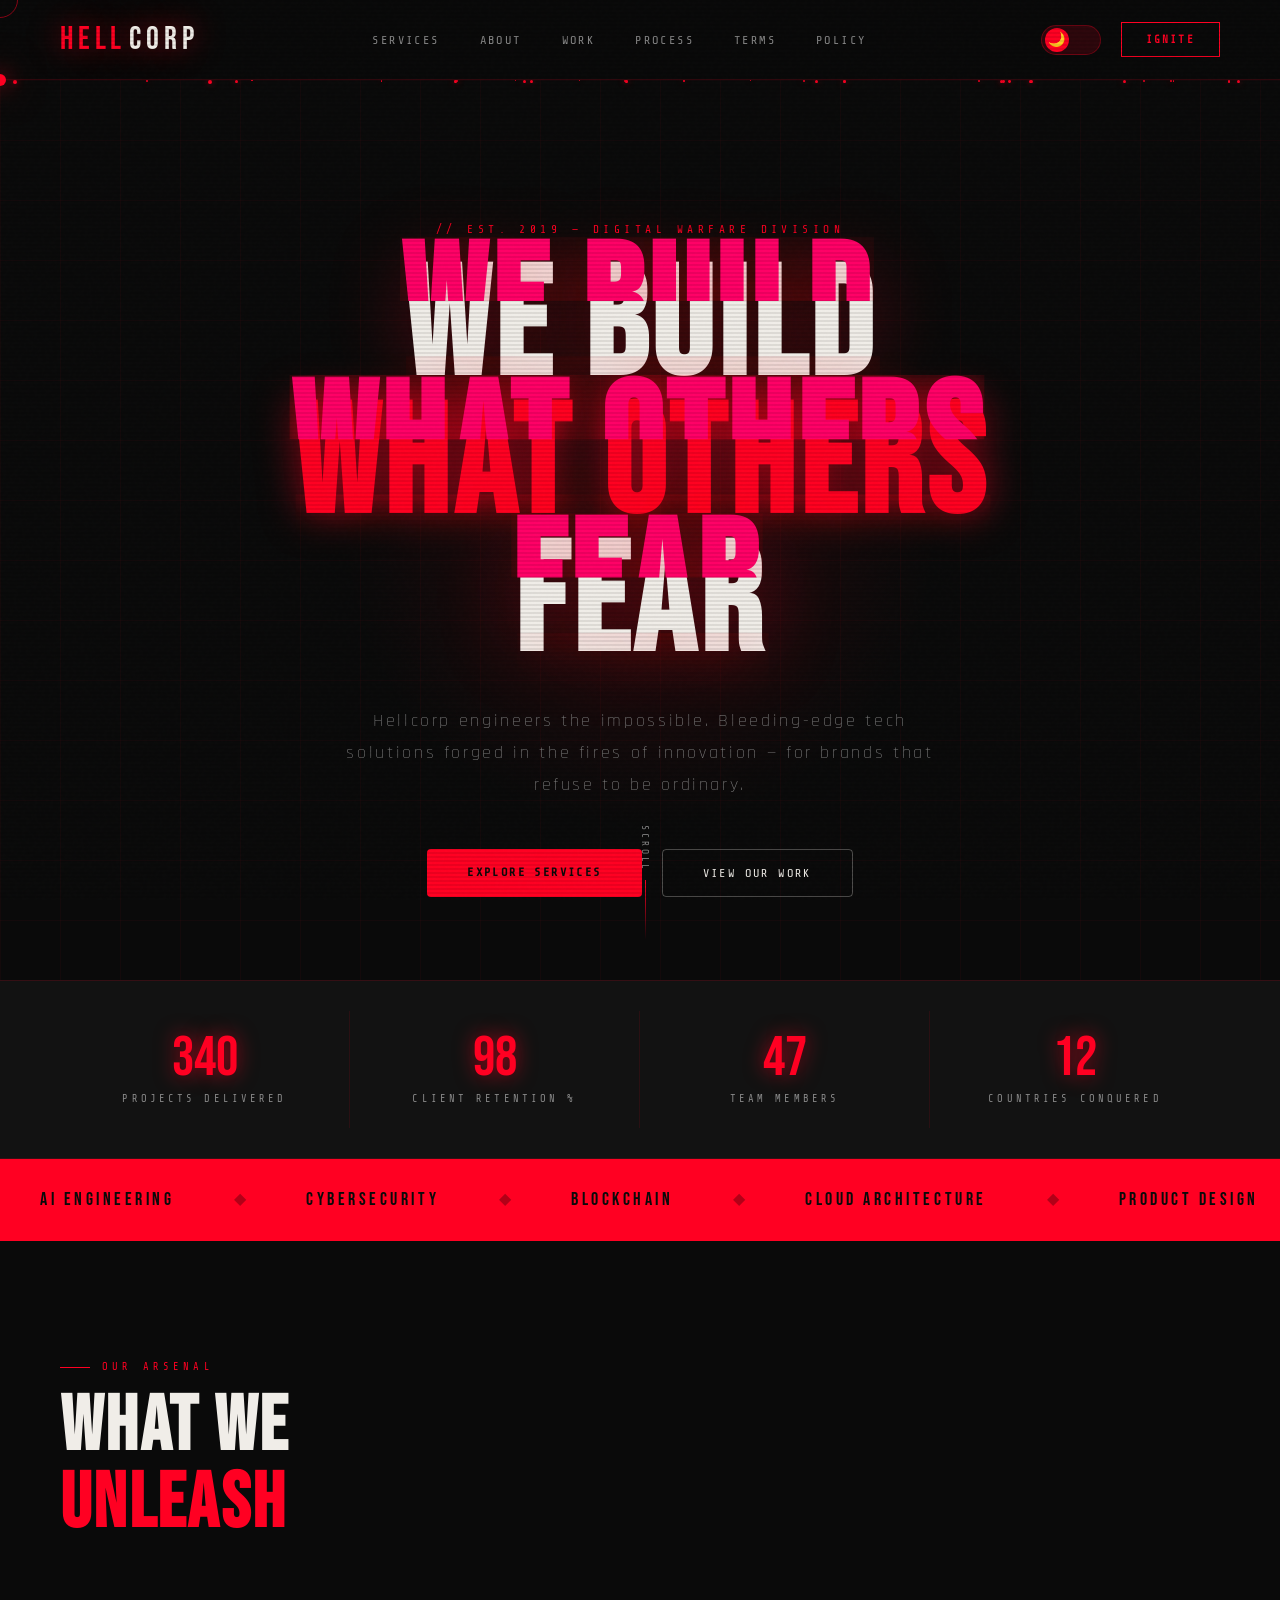
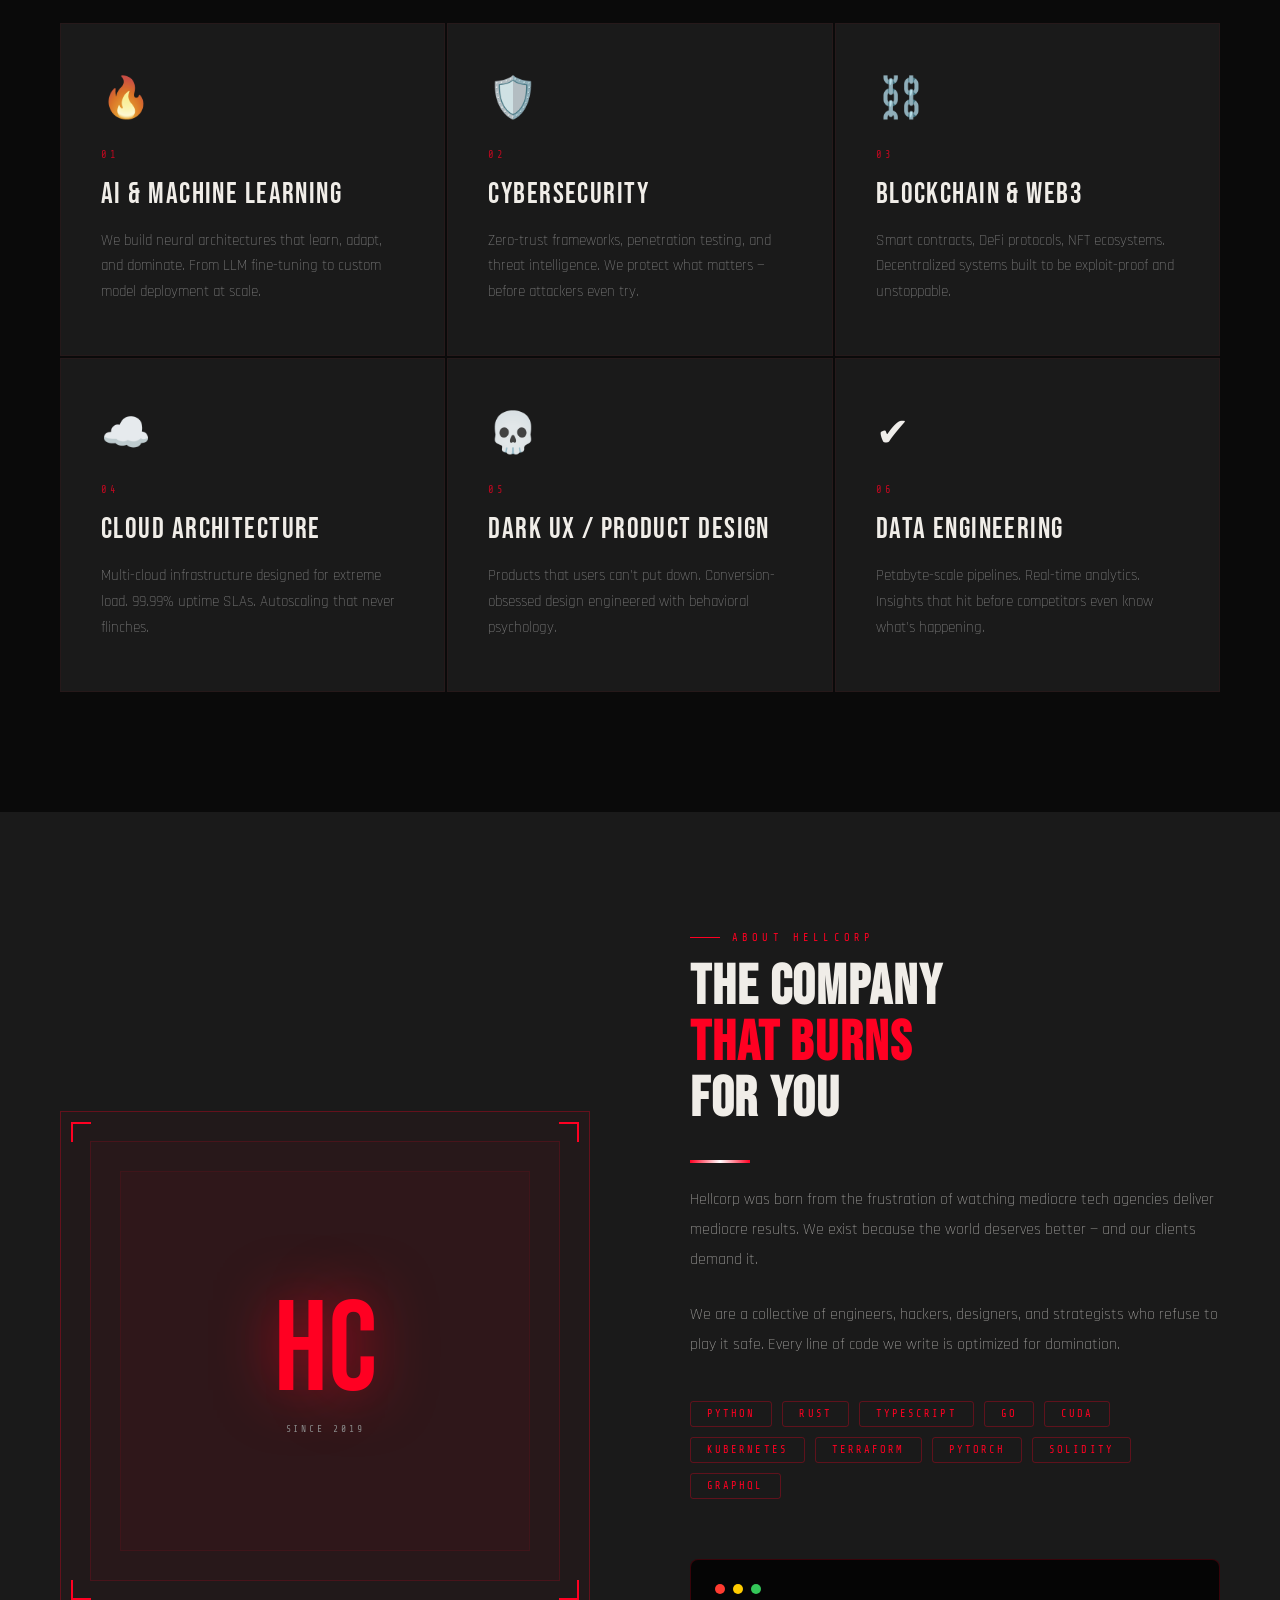
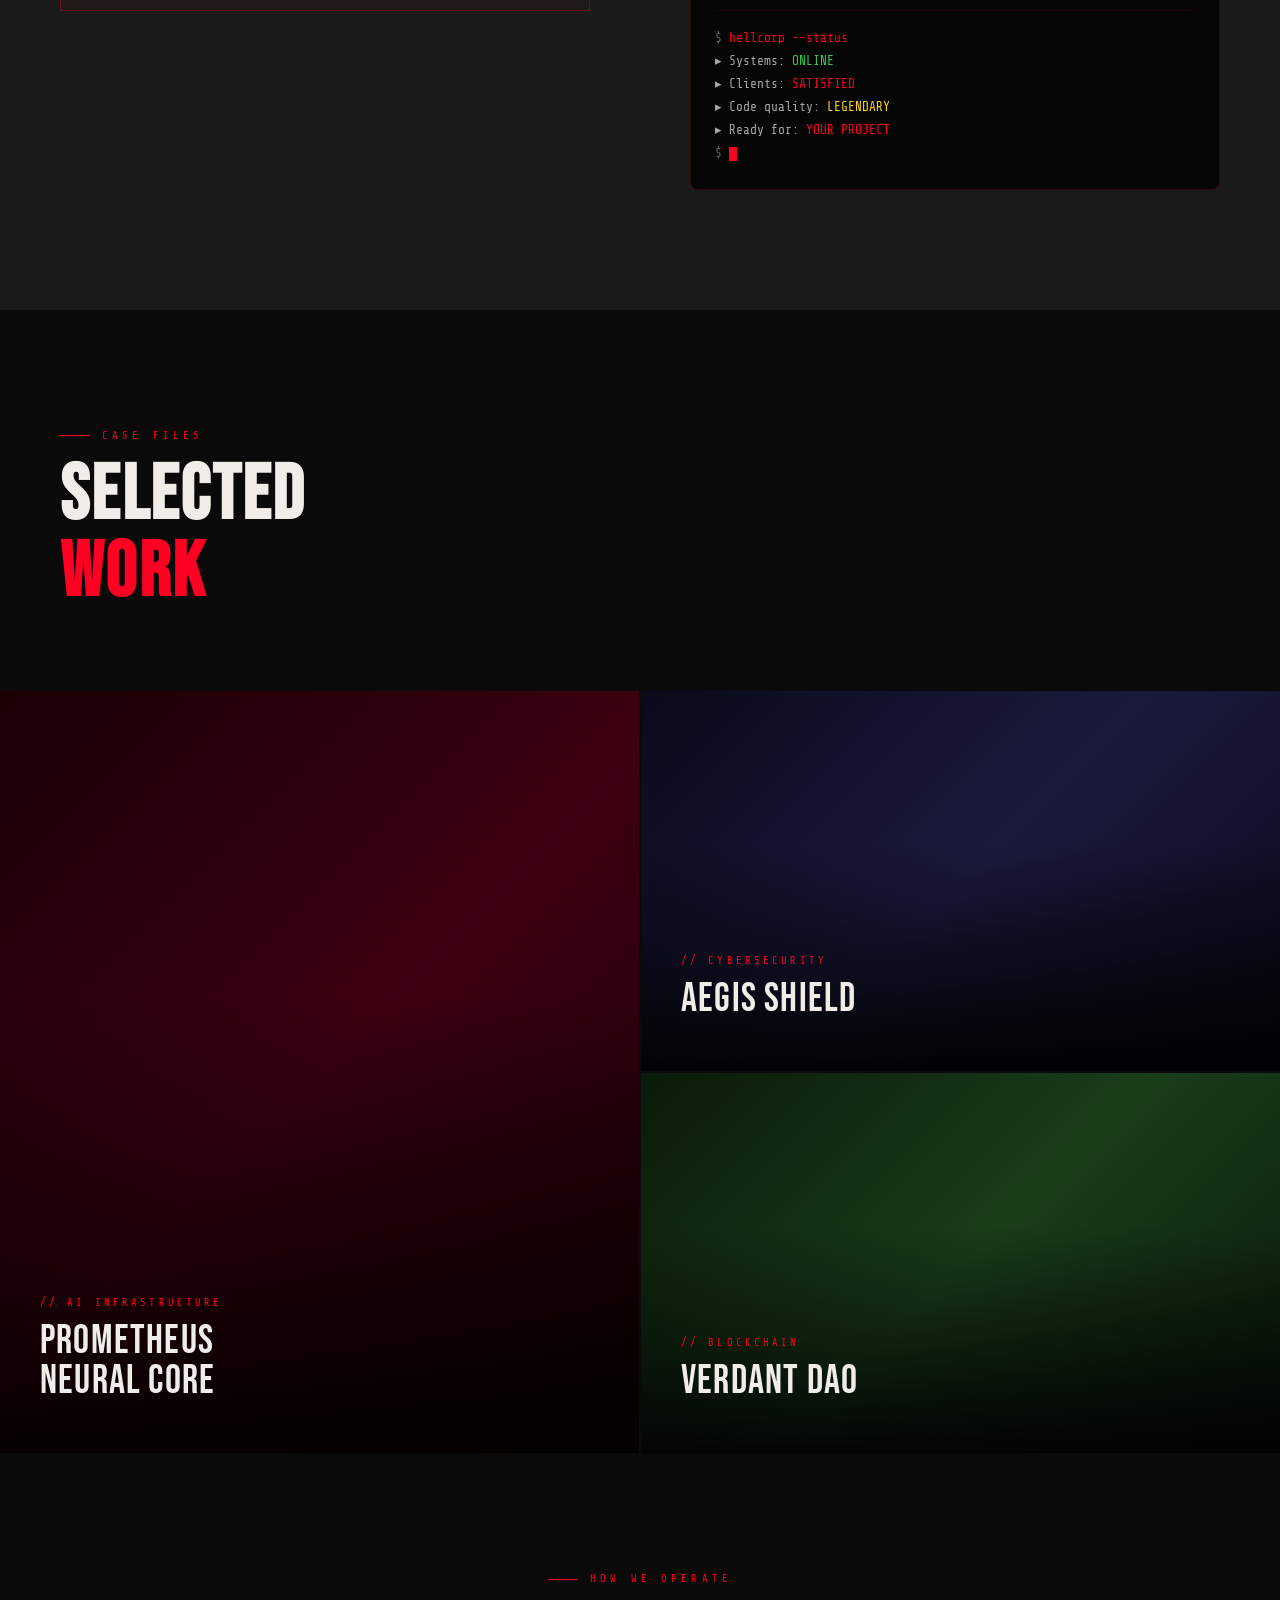
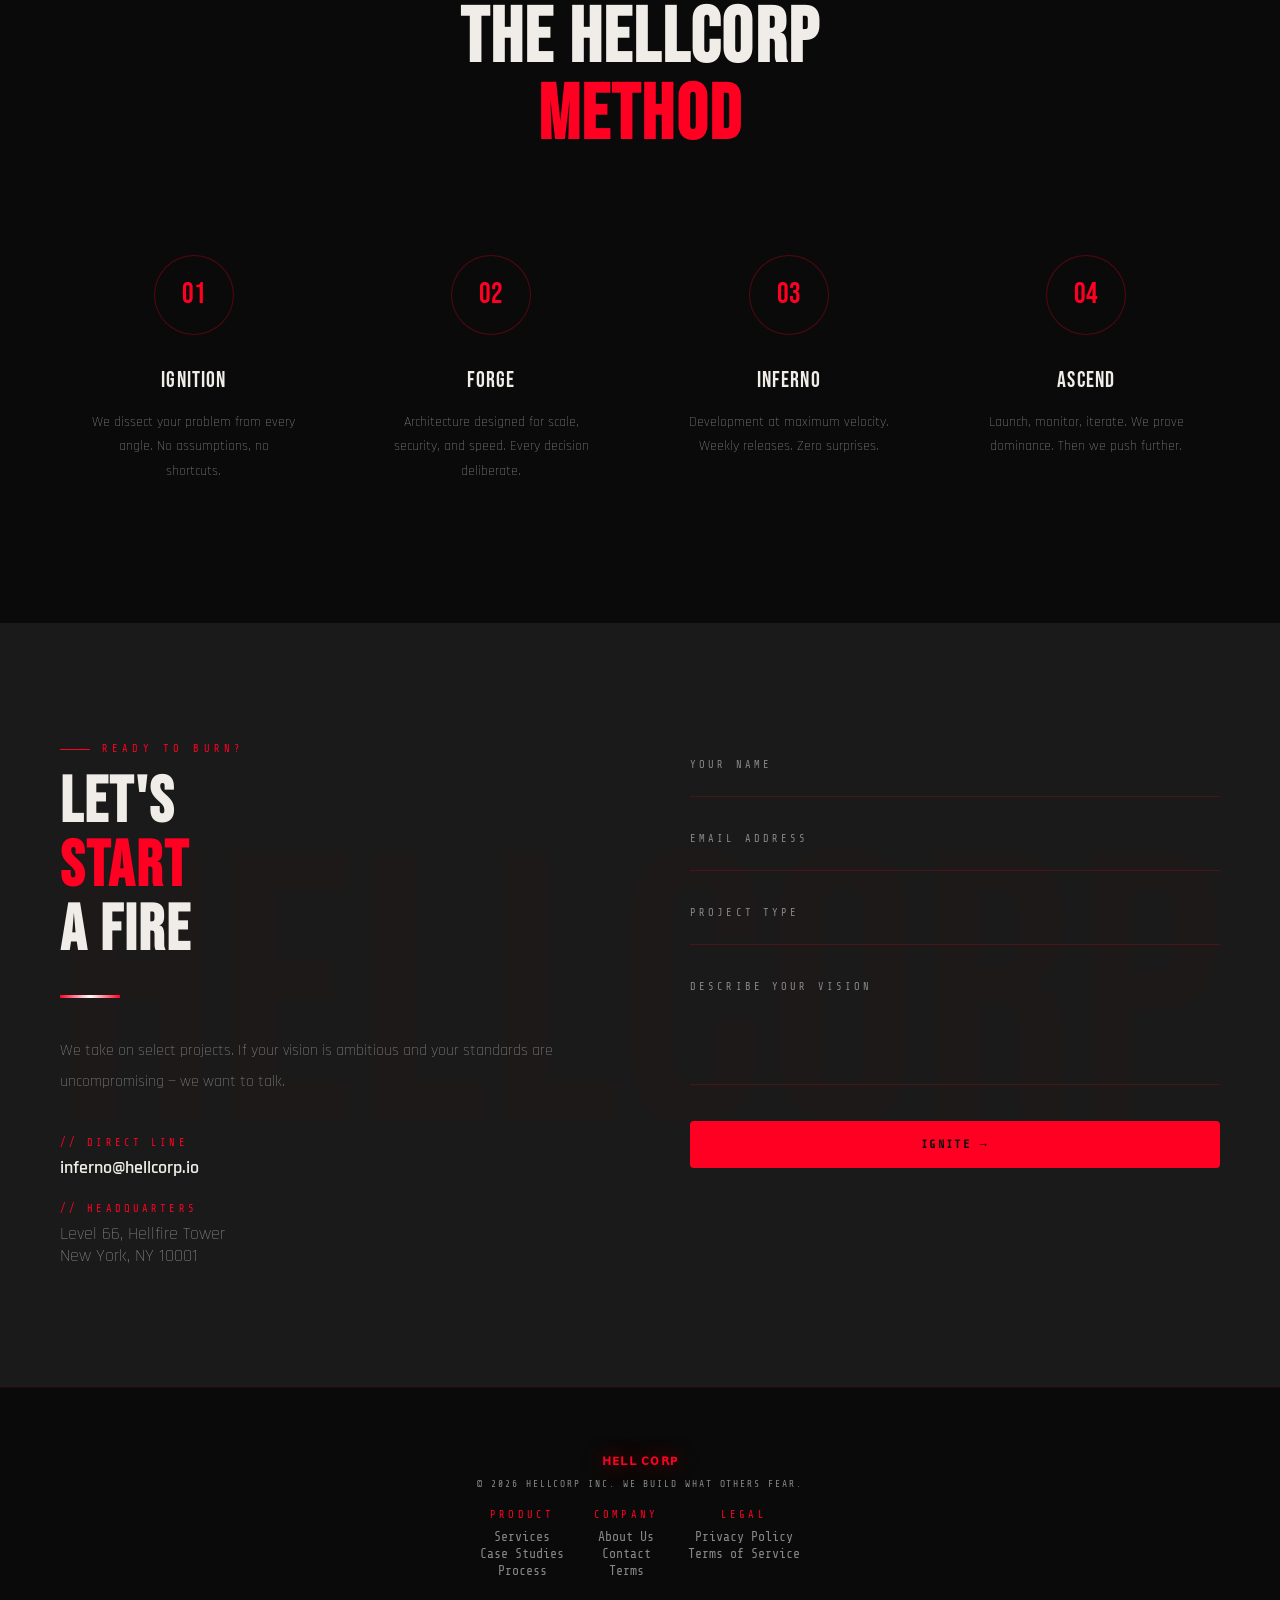
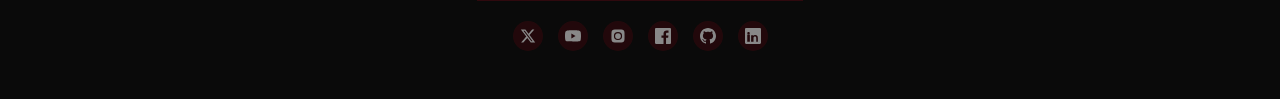
==== 123.html @ 4841369d "Update 123.html" ====
<!DOCTYPE html>
<html lang="en">
<head>
<meta charset="UTF-8">
<meta name="viewport" content="width=device-width, initial-scale=1.0">
<title>ʜᴇʟʟ ᴄᴏʀᴘ — WE BUILD WHAT OTHERS FEAR</title>
<link href="https://fonts.googleapis.com/css2?family=Bebas+Neue&family=Share+Tech+Mono&family=Rajdhani:wght@300;400;600;700&display=swap" rel="stylesheet">
<style>
  :root {
    --hell-red: #FF0022;
    --hell-orange: #FF4500;
    --ember: #FF6B00;
    --ash: #1A1A1A;
    --void: #0A0A0A;
    --smoke: #2D2D2D;
    --white: #F0EDE8;
    --dim: #888888;
    --glow: rgba(255,0,34,0.6);
  }

  body.light-mode {
    --hell-red: #d40029;
    --ash: #f5f5f5;
    --void: #ffffff;
    --smoke: #e0e0e0;
    --white: #1a1a1a;
    --dim: #777;
    --glow: rgba(212,0,41,0.3);
  }

  * { margin:0; padding:0; box-sizing:border-box; }

  html { scroll-behavior: smooth; }

  body {
    background: var(--void);
    color: var(--white);
    font-family: 'Rajdhani', sans-serif;
    overflow-x: hidden;
    transition: background 0.4s ease, color 0.4s ease;
  }

  /* CUSTOM CURSOR */
  .cursor {
    position: fixed;
    width: 12px; height: 12px;
    background: var(--hell-red);
    border-radius: 50%;
    pointer-events: none;
    z-index: 9999;
    transform: translate(-50%,-50%);
    transition: transform 0.1s;
    box-shadow: 0 0 20px var(--glow), 0 0 40px var(--glow);
  }
  .cursor-ring {
    position: fixed;
    width: 36px; height: 36px;
    border: 1px solid rgba(255,0,34,0.5);
    border-radius: 50%;
    pointer-events: none;
    z-index: 9998;
    transform: translate(-50%,-50%);
    transition: all 0.15s ease;
  }

  /* NOISE OVERLAY */
  body::before {
    content: '';
    position: fixed;
    inset: 0;
    background-image: url("data:image/svg+xml,%3Csvg viewBox='0 0 256 256' xmlns='http://www.w3.org/2000/svg'%3E%3Cfilter id='n'%3E%3CfeTurbulence type='fractalNoise' baseFrequency='0.9' numOctaves='4' stitchTiles='stitch'/%3E%3C/filter%3E%3Crect width='100%25' height='100%25' filter='url(%23n)' opacity='0.04'/%3E%3C/svg%3E");
    pointer-events: none;
    z-index: 9000;
    opacity: 0.35;
  }

  /* SCANLINES */
  body::after {
    content: '';
    position: fixed;
    inset: 0;
    background: repeating-linear-gradient(0deg, transparent, transparent 2px, rgba(0,0,0,0.08) 2px, rgba(0,0,0,0.08) 4px);
    pointer-events: none;
    z-index: 9001;
  }

  /* HEADER */
  header {
    position: fixed;
    top: 0;
    left: 0;
    right: 0;
    z-index: 1000;
    display: flex;
    justify-content: space-between;
    align-items: center;
    padding: 20px 60px;
    border-bottom: 1px solid rgba(255,0,34,0.15);
    background: rgba(10,10,10,0.92);
    backdrop-filter: blur(10px);
    transition: all 0.3s ease;
  }

  body.light-mode header {
    background: rgba(245,245,245,0.95);
  }

  .header-logo {
    font-family: 'Bebas Neue', sans-serif;
    font-size: 2rem;
    letter-spacing: 0.15em;
    color: var(--hell-red);
    text-shadow: 0 0 30px var(--glow);
    animation: flicker 4s infinite;
    text-decoration: none;
    display: flex;
    align-items: center;
    cursor: pointer;
    gap: 3px;
  }

  .header-logo span {
    color: var(--white);
  }

  @keyframes flicker {
    0%,95%,100% { opacity:1; }
    96% { opacity:0.8; }
    97% { opacity:1; }
    98% { opacity:0.6; }
    99% { opacity:1; }
  }

  .nav-links {
    display: flex;
    gap: 40px;
    list-style: none;
  }

  .nav-links a {
    font-family: 'Share Tech Mono', monospace;
    font-size: 0.75rem;
    letter-spacing: 0.2em;
    color: var(--dim);
    text-decoration: none;
    text-transform: uppercase;
    transition: color 0.3s, text-shadow 0.3s;
    position: relative;
  }

  .nav-links a::after {
    content: '';
    position: absolute;
    bottom: -4px; left: 0;
    width: 0; height: 1px;
    background: var(--hell-red);
    transition: width 0.3s;
  }

  .nav-links a:hover { 
    color: var(--hell-red); 
    text-shadow: 0 0 15px var(--glow);
  }
  .nav-links a:hover::after { width: 100%; }

  .header-controls {
    display: flex;
    align-items: center;
    gap: 20px;
  }

  /* THEME TOGGLE */
  .theme-toggle {
    position: relative;
    width: 60px;
    height: 30px;
    background: rgba(255,0,34,0.15);
    border: 1px solid rgba(255,0,34,0.3);
    border-radius: 15px;
    cursor: pointer;
    transition: all 0.3s ease;
    display: flex;
    align-items: center;
    padding: 3px;
  }

  .theme-toggle:hover {
    border-color: var(--hell-red);
    background: rgba(255,0,34,0.2);
  }

  .toggle-circle {
    width: 24px;
    height: 24px;
    border-radius: 50%;
    background: var(--hell-red);
    position: absolute;
    left: 3px;
    transition: all 0.3s ease;
    display: flex;
    align-items: center;
    justify-content: center;
    font-size: 14px;
  }

  body.light-mode .toggle-circle {
    left: 33px;
  }

  .nav-btn {
    font-family: 'Share Tech Mono', monospace;
    font-size: 0.7rem;
    letter-spacing: 0.2em;
    text-transform: uppercase;
    border: 1px solid var(--hell-red);
    color: var(--hell-red);
    background: transparent;
    padding: 10px 24px;
    cursor: pointer;
    transition: all 0.3s;
    position: relative;
    overflow: hidden;
    font-weight: 700;
  }

  .nav-btn::before {
    content: '';
    position: absolute;
    inset: 0;
    background: var(--hell-red);
    transform: scaleX(0);
    transform-origin: left;
    transition: transform 0.3s;
    z-index: -1;
  }

  .nav-btn:hover { color: var(--void); }
  .nav-btn:hover::before { transform: scaleX(1); }

  /* MOBILE MENU */
  .mobile-menu-btn {
    display: none;
    flex-direction: column;
    gap: 5px;
    background: none;
    border: none;
    cursor: pointer;
  }

  .mobile-menu-btn span {
    width: 25px;
    height: 2px;
    background: var(--hell-red);
    transition: all 0.3s;
  }

  /* MAIN CONTENT OFFSET */
  main {
    margin-top: 80px;
    position: relative;
    z-index: 10;
  }

  /* HERO */
  .hero {
    min-height: 100vh;
    display: flex;
    align-items: center;
    justify-content: center;
    position: relative;
    overflow: hidden;
    padding: 120px 60px 60px;
  }

  .grid-bg {
    position: absolute;
    inset: 0;
    background-image:
      linear-gradient(rgba(255,0,34,0.04) 1px, transparent 1px),
      linear-gradient(90deg, rgba(255,0,34,0.04) 1px, transparent 1px);
    background-size: 60px 60px;
    animation: gridMove 20s linear infinite;
  }

  @keyframes gridMove {
    0% { transform: perspective(500px) rotateX(20deg) translateY(0); }
    100% { transform: perspective(500px) rotateX(20deg) translateY(60px); }
  }

  .hero-glow {
    position: absolute;
    width: 600px; height: 600px;
    border-radius: 50%;
    background: radial-gradient(circle, rgba(255,0,34,0.12) 0%, transparent 70%);
    top: 50%; left: 50%;
    transform: translate(-50%, -50%);
    animation: pulse 3s ease-in-out infinite;
  }

  @keyframes pulse {
    0%,100% { transform: translate(-50%,-50%) scale(1); opacity:0.6; }
    50% { transform: translate(-50%,-50%) scale(1.2); opacity:1; }
  }

  .particles { position: absolute; inset: 0; overflow: hidden; pointer-events: none; }
  .particle {
    position: absolute;
    width: 2px; height: 2px;
    background: var(--hell-red);
    border-radius: 50%;
    animation: rise linear infinite;
    box-shadow: 0 0 6px var(--glow);
  }

  @keyframes rise {
    0% { transform: translateY(100vh) translateX(0); opacity: 0; }
    10% { opacity: 1; }
    90% { opacity: 1; }
    100% { transform: translateY(-100px) translateX(40px); opacity: 0; }
  }

  .hero-content {
    position: relative;
    z-index: 10;
    text-align: center;
    max-width: 1000px;
  }

  .hero-tag {
    font-family: 'Share Tech Mono', monospace;
    font-size: 0.7rem;
    letter-spacing: 0.4em;
    color: var(--hell-red);
    text-transform: uppercase;
    margin-bottom: 24px;
    animation: fadeUp 0.8s ease 0.2s both;
  }

  .hero-title {
    font-family: 'Bebas Neue', sans-serif;
    font-size: clamp(5rem, 12vw, 11rem);
    line-height: 0.9;
    letter-spacing: 0.03em;
    color: var(--white);
    text-shadow: 0 0 80px rgba(255,0,34,0.3);
    animation: fadeUp 0.8s ease 0.4s both;
    position: relative;
  }

  .hero-title .red { 
    color: var(--hell-red); 
    text-shadow: 0 0 40px var(--glow);
  }

  .glitch {
    position: relative;
  }
  .glitch::before, .glitch::after {
    content: attr(data-text);
    position: absolute;
    top: 0; left: 0;
    width: 100%;
    height: 100%;
    font-family: 'Bebas Neue', sans-serif;
    font-size: inherit;
    line-height: inherit;
    letter-spacing: inherit;
  }
  .glitch::before {
    color: #FF0066;
    animation: glitch1 3s infinite 1s;
    clip-path: polygon(0 0, 100% 0, 100% 35%, 0 35%);
    transform: translateX(-3px);
  }
  .glitch::after {
    color: #00FFFF;
    animation: glitch2 3s infinite 1s;
    clip-path: polygon(0 65%, 100% 65%, 100% 100%, 0 100%);
    transform: translateX(3px);
  }

  @keyframes glitch1 {
    0%,100% { opacity:0; transform: translateX(-3px); }
    92%,95% { opacity:0; }
    93%,94% { opacity:0.8; transform: translateX(-6px) skewX(-5deg); }
  }
  @keyframes glitch2 {
    0%,100% { opacity:0; transform: translateX(3px); }
    92%,95% { opacity:0; }
    93%,94% { opacity:0.8; transform: translateX(6px) skewX(5deg); }
  }

  .hero-sub {
    font-family: 'Rajdhani', sans-serif;
    font-size: 1.1rem;
    font-weight: 300;
    letter-spacing: 0.15em;
    color: var(--dim);
    margin-top: 32px;
    line-height: 1.8;
    max-width: 600px;
    margin-left: auto;
    margin-right: auto;
    animation: fadeUp 0.8s ease 0.6s both;
  }

  .hero-btns {
    display: flex;
    gap: 20px;
    justify-content: center;
    margin-top: 48px;
    animation: fadeUp 0.8s ease 0.8s both;
  }

  .btn-primary {
    font-family: 'Share Tech Mono', monospace;
    font-size: 0.75rem;
    letter-spacing: 0.2em;
    text-transform: uppercase;
    background: var(--hell-red);
    color: var(--void);
    border: none;
    padding: 16px 40px;
    cursor: pointer;
    font-weight: 700;
    position: relative;
    overflow: hidden;
    transition: all 0.3s;
    text-decoration: none;
    display: inline-block;
    border-radius: 4px;
  }

  .btn-primary::after {
    content: '';
    position: absolute;
    inset: 0;
    background: linear-gradient(135deg, transparent 40%, rgba(255,255,255,0.2) 50%, transparent 60%);
    transform: translateX(-100%);
    transition: transform 0.5s;
  }

  .btn-primary:hover { 
    box-shadow: 0 0 40px var(--glow); 
    transform: translateY(-2px);
  }
  .btn-primary:hover::after { transform: translateX(200%); }

  .btn-secondary {
    font-family: 'Share Tech Mono', monospace;
    font-size: 0.75rem;
    letter-spacing: 0.2em;
    text-transform: uppercase;
    background: transparent;
    color: var(--white);
    border: 1px solid rgba(240,237,232,0.3);
    padding: 16px 40px;
    cursor: pointer;
    transition: all 0.3s;
    text-decoration: none;
    display: inline-block;
    border-radius: 4px;
  }

  .btn-secondary:hover { 
    border-color: var(--white); 
    background: rgba(240,237,232,0.05);
  }

  .scroll-ind {
    position: absolute;
    bottom: 40px;
    left: 50%;
    transform: translateX(-50%);
    display: flex;
    flex-direction: column;
    align-items: center;
    gap: 8px;
    animation: fadeUp 1s ease 1.2s both;
  }

  .scroll-line {
    width: 1px;
    height: 60px;
    background: linear-gradient(to bottom, var(--hell-red), transparent);
    animation: scrollAnim 2s ease-in-out infinite;
  }

  @keyframes scrollAnim {
    0%,100% { transform: scaleY(1); opacity:1; }
    50% { transform: scaleY(0.5); opacity:0.5; }
  }

  .scroll-txt {
    font-family: 'Share Tech Mono', monospace;
    font-size: 0.6rem;
    letter-spacing: 0.3em;
    color: var(--dim);
    text-transform: uppercase;
    writing-mode: vertical-lr;
  }

  @keyframes fadeUp {
    from { opacity:0; transform: translateY(30px); }
    to { opacity:1; transform: translateY(0); }
  }

  /* STATS */
  .stats {
    border-top: 1px solid rgba(255,0,34,0.15);
    border-bottom: 1px solid rgba(255,0,34,0.15);
    background: rgba(20,20,20,0.8);
    padding: 30px 60px;
    display: grid;
    grid-template-columns: repeat(auto-fit, minmax(200px, 1fr));
    gap: 0;
  }

  body.light-mode .stats {
    background: rgba(230,230,230,0.8);
  }

  .stat {
    text-align: center;
    padding: 20px;
    border-right: 1px solid rgba(255,0,34,0.1);
    position: relative;
  }

  .stat:last-child { border-right: none; }

  .stat-num {
    font-family: 'Bebas Neue', sans-serif;
    font-size: 3.5rem;
    color: var(--hell-red);
    text-shadow: 0 0 20px var(--glow);
    line-height: 1;
    display: block;
  }

  .stat-label {
    font-family: 'Share Tech Mono', monospace;
    font-size: 0.65rem;
    letter-spacing: 0.3em;
    color: var(--dim);
    text-transform: uppercase;
    margin-top: 8px;
  }

  /* MARQUEE */
  .marquee-section {
    padding: 30px 0;
    background: var(--hell-red);
    overflow: hidden;
    white-space: nowrap;
  }

  .marquee-track {
    display: inline-flex;
    animation: marquee 20s linear infinite;
  }

  .marquee-item {
    font-family: 'Bebas Neue', sans-serif;
    font-size: 1.1rem;
    letter-spacing: 0.2em;
    color: var(--void);
    margin: 0 40px;
    text-transform: uppercase;
  }

  .marquee-dot {
    color: rgba(0,0,0,0.3);
    margin: 0 20px;
  }

  @keyframes marquee {
    from { transform: translateX(0); }
    to { transform: translateX(-50%); }
  }

  /* SECTION */
  .section {
    padding: 120px 60px;
    position: relative;
  }

  .section-header {
    margin-bottom: 80px;
    position: relative;
  }

  .section-tag {
    font-family: 'Share Tech Mono', monospace;
    font-size: 0.65rem;
    letter-spacing: 0.4em;
    color: var(--hell-red);
    text-transform: uppercase;
    margin-bottom: 16px;
    display: flex;
    align-items: center;
    gap: 12px;
  }

  .section-tag::before {
    content: '';
    width: 30px; height: 1px;
    background: var(--hell-red);
  }

  .section-title {
    font-family: 'Bebas Neue', sans-serif;
    font-size: clamp(3rem, 6vw, 6rem);
    line-height: 1;
    letter-spacing: 0.03em;
  }

  /* SERVICES */
  .services-grid {
    display: grid;
    grid-template-columns: repeat(auto-fit, minmax(300px, 1fr));
    gap: 2px;
  }

  .service-card {
    background: var(--ash);
    padding: 50px 40px;
    position: relative;
    overflow: hidden;
    cursor: pointer;
    transition: all 0.4s;
    border: 1px solid rgba(255,0,34,0.05);
  }

  body.light-mode .service-card {
    background: #f0f0f0;
  }

  .service-card::before {
    content: '';
    position: absolute;
    bottom: 0; left: 0;
    width: 100%; height: 2px;
    background: var(--hell-red);
    transform: scaleX(0);
    transform-origin: left;
    transition: transform 0.4s;
  }

  .service-card::after {
    content: '';
    position: absolute;
    inset: 0;
    background: linear-gradient(135deg, rgba(255,0,34,0.05), transparent);
    opacity: 0;
    transition: opacity 0.4s;
  }

  .service-card:hover {
    transform: translateY(-4px);
    background: #222;
    border-color: rgba(255,0,34,0.2);
  }

  body.light-mode .service-card:hover {
    background: #e0e0e0;
  }

  .service-card:hover::before { transform: scaleX(1); }
  .service-card:hover::after { opacity: 1; }

  .service-icon {
    font-size: 2.5rem;
    margin-bottom: 24px;
    display: block;
    filter: grayscale(0.3);
    transition: filter 0.3s;
  }

  .service-card:hover .service-icon { filter: none; }

  .service-num {
    font-family: 'Share Tech Mono', monospace;
    font-size: 0.65rem;
    letter-spacing: 0.3em;
    color: var(--hell-red);
    margin-bottom: 16px;
    opacity: 0.7;
  }

  .service-title {
    font-family: 'Bebas Neue', sans-serif;
    font-size: 1.8rem;
    letter-spacing: 0.05em;
    margin-bottom: 16px;
    color: var(--white);
  }

  .service-desc {
    font-size: 0.95rem;
    font-weight: 300;
    color: var(--dim);
    line-height: 1.7;
  }

  .service-arrow {
    position: absolute;
    bottom: 30px; right: 30px;
    font-size: 1.5rem;
    color: var(--hell-red);
    opacity: 0;
    transform: translate(-10px, 10px);
    transition: all 0.3s;
  }

  .service-card:hover .service-arrow { 
    opacity: 1; 
    transform: translate(0,0);
  }

  /* ABOUT */
  .about-section {
    background: var(--ash);
  }

  body.light-mode .about-section {
    background: #f0f0f0;
  }

  .about-grid {
    display: grid;
    grid-template-columns: 1fr 1fr;
    gap: 100px;
    align-items: center;
  }

  .about-visual {
    position: relative;
    height: 500px;
  }

  .about-box {
    position: absolute;
    border: 1px solid rgba(255,0,34,0.3);
    background: rgba(255,0,34,0.03);
  }

  .about-box-1 { inset: 0; animation: boxFloat1 6s ease-in-out infinite; }
  .about-box-2 { inset: 30px; border-color: rgba(255,0,34,0.15); animation: boxFloat2 8s ease-in-out infinite; }
  .about-box-3 { inset: 60px; border-color: rgba(255,0,34,0.08); animation: boxFloat1 10s ease-in-out infinite reverse; }

  @keyframes boxFloat1 {
    0%,100% { transform: translate(0,0) rotate(0deg); }
    50% { transform: translate(5px,-5px) rotate(0.5deg); }
  }

  @keyframes boxFloat2 {
    0%,100% { transform: translate(0,0) rotate(0deg); }
    50% { transform: translate(-5px,5px) rotate(-0.5deg); }
  }

  .about-center {
    position: absolute;
    top: 50%; left: 50%;
    transform: translate(-50%,-50%);
    text-align: center;
  }

  .hell-symbol {
    font-family: 'Bebas Neue', sans-serif;
    font-size: 8rem;
    color: var(--hell-red);
    text-shadow: 0 0 60px var(--glow);
    line-height: 1;
    animation: symbolPulse 3s ease-in-out infinite;
  }

  @keyframes symbolPulse {
    0%,100% { text-shadow: 0 0 60px var(--glow); }
    50% { text-shadow: 0 0 100px var(--glow), 0 0 150px rgba(255,0,34,0.3); }
  }

  .corner-mark {
    position: absolute;
    width: 20px; height: 20px;
    border-color: var(--hell-red);
    border-style: solid;
  }

  .corner-mark.tl { top: 10px; left: 10px; border-width: 2px 0 0 2px; }
  .corner-mark.tr { top: 10px; right: 10px; border-width: 2px 2px 0 0; }
  .corner-mark.bl { bottom: 10px; left: 10px; border-width: 0 0 2px 2px; }
  .corner-mark.br { bottom: 10px; right: 10px; border-width: 0 2px 2px 0; }

  .about-text p {
    font-size: 1rem;
    font-weight: 300;
    color: rgba(240,237,232,0.7);
    line-height: 1.9;
    margin-bottom: 24px;
  }

  body.light-mode .about-text p {
    color: rgba(26,26,26,0.8);
  }

  .tech-tags {
    display: flex;
    flex-wrap: wrap;
    gap: 10px;
    margin-top: 40px;
  }

  .tag {
    font-family: 'Share Tech Mono', monospace;
    font-size: 0.65rem;
    letter-spacing: 0.2em;
    text-transform: uppercase;
    border: 1px solid rgba(255,0,34,0.3);
    color: var(--hell-red);
    padding: 6px 16px;
    position: relative;
    overflow: hidden;
    transition: all 0.3s;
    cursor: pointer;
    border-radius: 3px;
  }

  .tag:hover {
    background: rgba(255,0,34,0.1);
    border-color: var(--hell-red);
    transform: translateY(-2px);
  }

  /* PROJECTS */
  .projects-grid {
    display: grid;
    grid-template-columns: repeat(2, 1fr);
    gap: 2px;
  }

  .project-card {
    position: relative;
    height: 380px;
    overflow: hidden;
    cursor: pointer;
    background: var(--ash);
  }

  .project-card:first-child {
    grid-row: span 2;
    height: auto;
  }

  .project-bg {
    position: absolute;
    inset: 0;
    transition: transform 0.6s ease;
  }

  .project-card:hover .project-bg { transform: scale(1.05); }

  .project-bg-1 { background: linear-gradient(135deg, #1a0005, #3d0010, #1a0005); }
  .project-bg-2 { background: linear-gradient(135deg, #0a0a1a, #1a1a3d, #0a0a1a); }
  .project-bg-3 { background: linear-gradient(135deg, #0a1a0a, #1a3d1a, #0a1a0a); }

  .project-overlay {
    position: absolute;
    inset: 0;
    background: linear-gradient(to top, rgba(0,0,0,0.9) 0%, transparent 60%);
    display: flex;
    flex-direction: column;
    justify-content: flex-end;
    padding: 40px;
    transition: all 0.4s;
  }

  .project-card:hover .project-overlay {
    background: linear-gradient(to top, rgba(0,0,0,0.95) 0%, rgba(0,0,0,0.3) 100%);
  }

  .project-cat {
    font-family: 'Share Tech Mono', monospace;
    font-size: 0.65rem;
    letter-spacing: 0.3em;
    color: var(--hell-red);
    text-transform: uppercase;
    margin-bottom: 12px;
  }

  .project-name {
    font-family: 'Bebas Neue', sans-serif;
    font-size: 2.5rem;
    letter-spacing: 0.03em;
    color: var(--white);
    margin-bottom: 12px;
    line-height: 1;
  }

  .project-desc {
    font-size: 0.9rem;
    color: rgba(240,237,232,0.6);
    font-weight: 300;
    line-height: 1.6;
    max-height: 0;
    overflow: hidden;
    transition: max-height 0.4s;
  }

  .project-card:hover .project-desc { max-height: 100px; }

  /* PROCESS */
  .process-grid {
    display: grid;
    grid-template-columns: repeat(auto-fit, minmax(200px, 1fr));
    gap: 30px;
    position: relative;
  }

  .process-step {
    padding: 20px 30px;
    text-align: center;
    position: relative;
  }

  .step-num {
    width: 80px; height: 80px;
    border: 1px solid rgba(255,0,34,0.3);
    border-radius: 50%;
    display: flex;
    align-items: center;
    justify-content: center;
    margin: 0 auto 32px;
    font-family: 'Bebas Neue', sans-serif;
    font-size: 1.8rem;
    color: var(--hell-red);
    background: var(--void);
    position: relative;
    z-index: 1;
    transition: all 0.3s;
    cursor: pointer;
  }

  body.light-mode .step-num {
    background: #f5f5f5;
  }

  .step-num:hover {
    background: var(--hell-red);
    color: var(--void);
    box-shadow: 0 0 30px var(--glow);
    border-color: var(--hell-red);
    transform: scale(1.1);
  }

  .step-title {
    font-family: 'Bebas Neue', sans-serif;
    font-size: 1.4rem;
    letter-spacing: 0.05em;
    margin-bottom: 16px;
  }

  .step-desc {
    font-size: 0.9rem;
    font-weight: 300;
    color: var(--dim);
    line-height: 1.7;
  }

  /* CONTACT */
  .contact-section {
    background: var(--ash);
    padding: 120px 60px;
    position: relative;
    overflow: hidden;
  }

  body.light-mode .contact-section {
    background: #f0f0f0;
  }

  .contact-section::before {
    content: 'HELLCORP';
    position: absolute;
    font-family: 'Bebas Neue', sans-serif;
    font-size: 30vw;
    color: rgba(255,0,34,0.02);
    top: 50%;
    left: 50%;
    transform: translate(-50%,-50%);
    white-space: nowrap;
    pointer-events: none;
    line-height: 1;
  }

  .contact-inner {
    display: grid;
    grid-template-columns: 1fr 1fr;
    gap: 100px;
    align-items: start;
    position: relative;
    z-index: 1;
  }

  .contact-form {
    display: flex;
    flex-direction: column;
    gap: 20px;
  }

  .form-group {
    position: relative;
  }

  .form-input, .form-textarea {
    width: 100%;
    background: transparent;
    border: none;
    border-bottom: 1px solid rgba(255,0,34,0.2);
    color: var(--white);
    font-family: 'Rajdhani', sans-serif;
    font-size: 1rem;
    font-weight: 300;
    padding: 16px 0;
    outline: none;
    transition: border-color 0.3s;
  }

  body.light-mode .form-input,
  body.light-mode .form-textarea {
    color: var(--white);
  }

  .form-input:focus, .form-textarea:focus {
    border-bottom-color: var(--hell-red);
  }

  .form-textarea { height: 120px; resize: none; }

  .form-label {
    position: absolute;
    top: 16px; left: 0;
    font-family: 'Share Tech Mono', monospace;
    font-size: 0.65rem;
    letter-spacing: 0.3em;
    text-transform: uppercase;
    color: var(--dim);
    transition: all 0.3s;
    pointer-events: none;
  }

  .form-input:focus ~ .form-label,
  .form-input:not(:placeholder-shown) ~ .form-label,
  .form-textarea:focus ~ .form-label,
  .form-textarea:not(:placeholder-shown) ~ .form-label {
    top: -12px;
    font-size: 0.55rem;
    color: var(--hell-red);
  }

  .form-input::placeholder, .form-textarea::placeholder { color: transparent; }

  /* FOOTER */
  footer {
    background: var(--void);
    border-top: 1px solid rgba(255,0,34,0.1);
    padding: 4rem 1rem 3rem;
    display: flex;
    justify-content: center;
    align-items: center;
    width: 100%;
    transition: all 0.3s ease;
  }

  body.light-mode footer {
    background: #f5f5f5;
  }

  .footer-inner {
    display: flex;
    align-items: center;
    gap: 15px;
    color: var(--dim);
    font-size: 0.82rem;
    flex-wrap: wrap;
    justify-content: center;
    max-width: 1200px;
    text-align: center;
  }

  .footer-inner a {
    color: var(--dim);
    text-decoration: none;
    transition: all 0.3s;
    font-family: 'Share Tech Mono', monospace;
  }

  .footer-inner a:hover {
    color: var(--hell-red);
    text-shadow: 0 0 10px var(--glow);
  }

  .footer-logo {
    font-family: 'Bebas Neue', sans-serif;
    font-size: 0.9rem;
    letter-spacing: 0.1em;
    color: var(--hell-red);
    text-shadow: 0 0 20px var(--glow);
    font-weight: 700;
    margin-bottom: 10px;
  }

  .footer-socials {
    display: flex;
    gap: 15px;
    align-items: center;
    border-top: 1px solid rgba(255,0,34,0.15);
    padding-top: 20px;
    margin-top: 20px;
    justify-content: center;
  }

  .footer-socials a {
    display: inline-flex;
    align-items: center;
    justify-content: center;
    width: 30px;
    height: 30px;
    border-radius: 50%;
    background: rgba(255,0,34,0.1);
    transition: all 0.3s;
  }

  .footer-socials a:hover {
    background: var(--hell-red);
    transform: translateY(-2px) scale(1.1);
  }

  .footer-socials svg {
    width: 16px;
    height: 16px;
    fill: var(--dim);
    transition: fill 0.3s;
  }

  .footer-socials a:hover svg {
    fill: var(--void);
  }

  /* RESPONSIVE */
  @media (max-width: 768px) {
    header {
      padding: 15px 20px;
    }

    .header-logo {
      font-size: 1.4rem;
    }

    .nav-links {
      display: none;
    }

    .mobile-menu-btn {
      display: flex;
    }

    .services-grid {
      grid-template-columns: 1fr;
    }

    .about-grid {
      grid-template-columns: 1fr;
      gap: 40px;
    }

    .contact-inner {
      grid-template-columns: 1fr;
      gap: 40px;
    }

    .projects-grid {
      grid-template-columns: 1fr;
    }

    .project-card:first-child {
      grid-row: auto;
    }

    .process-grid {
      grid-template-columns: 1fr;
    }

    .section {
      padding: 60px 20px;
    }

    .hero {
      padding: 120px 20px 60px;
    }

    .stats {
      grid-template-columns: repeat(2, 1fr);
    }
  }

  /* REVEAL ANIMATION */
  .reveal {
    opacity: 0;
    transform: translateY(40px);
    transition: all 0.7s ease;
  }

  .reveal.visible {
    opacity: 1;
    transform: translateY(0);
  }

  .red-accent {
    display: inline-block;
    width: 60px; height: 3px;
    background: var(--hell-red);
    margin-bottom: 16px;
    position: relative;
    overflow: hidden;
  }

  .red-accent::after {
    content: '';
    position: absolute;
    inset: 0;
    background: linear-gradient(to right, transparent, white, transparent);
    animation: shine 2s infinite;
  }

  @keyframes shine {
    from { transform: translateX(-100%); }
    to { transform: translateX(100%); }
  }

  .terminal {
    background: rgba(0,0,0,0.8);
    border: 1px solid rgba(255,0,34,0.2);
    padding: 24px;
    font-family: 'Share Tech Mono', monospace;
    font-size: 0.8rem;
    line-height: 1.8;
    margin-top: 60px;
    border-radius: 8px;
  }

  .terminal-bar {
    display: flex;
    gap: 8px;
    margin-bottom: 16px;
    padding-bottom: 16px;
    border-bottom: 1px solid rgba(255,0,34,0.1);
  }

  .t-dot {
    width: 10px; height: 10px;
    border-radius: 50%;
  }

  .t-red { background: #FF3B30; }
  .t-yellow { background: #FFCC00; }
  .t-green { background: #34C759; }

  .t-line { color: rgba(240,237,232,0.4); }
  .t-cmd { color: var(--hell-red); }
  .t-output { color: rgba(240,237,232,0.7); }

  .blink {
    display: inline-block;
    width: 8px; height: 14px;
    background: var(--hell-red);
    vertical-align: middle;
    animation: blink 1s step-end infinite;
  }

  @keyframes blink {
    0%,100% { opacity:1; }
    50% { opacity:0; }
  }
</style>
</head>
<body>

<!-- CUSTOM CURSOR -->
<div class="cursor" id="cursor"></div>
<div class="cursor-ring" id="cursorRing"></div>

<!-- HEADER -->
<header>
  <a href="#" class="header-logo">HELL<span>CORP</span></a>
  <nav class="nav-links">
    <li><a href="#services">Services</a></li>
    <li><a href="#about">About</a></li>
    <li><a href="#work">Work</a></li>
    <li><a href="#process">Process</a></li>
    <li><a href="terms.html">Terms</a></li>
    <li><a href="policy.html">Policy</a></li>
  </nav>
  <div class="header-controls">
    <div class="theme-toggle" id="themeToggle" title="Toggle Dark/Light Mode">
      <div class="toggle-circle">
        <span id="themeIcon">🌙</span>
      </div>
    </div>
    <button class="nav-btn" onclick="document.getElementById('contact').scrollIntoView({behavior:'smooth'})">IGNITE</button>
    <button class="mobile-menu-btn" id="mobileMenuBtn">
      <span></span>
      <span></span>
      <span></span>
    </button>
  </div>
</header>

<!-- MAIN CONTENT -->
<main>
  <!-- PARTICLES -->
  <div class="particles" id="particles"></div>

  <!-- HERO -->
  <section class="hero">
    <div class="grid-bg"></div>
    <div class="hero-glow"></div>
    
    <div class="hero-content">
      <div class="hero-tag">// EST. 2019 — DIGITAL WARFARE DIVISION</div>
      <h1 class="hero-title">
        <span class="glitch" data-text="WE BUILD">WE BUILD</span><br>
        <span class="red glitch" data-text="WHAT OTHERS">WHAT OTHERS</span><br>
        <span class="glitch" data-text="FEAR">FEAR</span>
      </h1>
      <p class="hero-sub">Hellcorp engineers the impossible. Bleeding-edge tech solutions forged in the fires of innovation — for brands that refuse to be ordinary.</p>
      <div class="hero-btns">
        <a href="#services" class="btn-primary">EXPLORE SERVICES</a>
        <a href="#work" class="btn-secondary">VIEW OUR WORK</a>
      </div>
    </div>

    <div class="scroll-ind">
      <div class="scroll-txt">SCROLL</div>
      <div class="scroll-line"></div>
    </div>
  </section>

  <!-- STATS -->
  <div class="stats">
    <div class="stat reveal">
      <span class="stat-num" data-target="340">0</span>
      <span class="stat-label">Projects Delivered</span>
    </div>
    <div class="stat reveal">
      <span class="stat-num" data-target="98">0</span>
      <span class="stat-label">Client Retention %</span>
    </div>
    <div class="stat reveal">
      <span class="stat-num" data-target="47">0</span>
      <span class="stat-label">Team Members</span>
    </div>
    <div class="stat reveal">
      <span class="stat-num" data-target="12">0</span>
      <span class="stat-label">Countries Conquered</span>
    </div>
  </div>

  <!-- MARQUEE -->
  <div class="marquee-section">
    <div class="marquee-track">
      <span class="marquee-item">AI Engineering</span><span class="marquee-dot">◆</span>
      <span class="marquee-item">Cybersecurity</span><span class="marquee-dot">◆</span>
      <span class="marquee-item">Blockchain</span><span class="marquee-dot">◆</span>
      <span class="marquee-item">Cloud Architecture</span><span class="marquee-dot">◆</span>
      <span class="marquee-item">Product Design</span><span class="marquee-dot">◆</span>
      <span class="marquee-item">Data Systems</span><span class="marquee-dot">◆</span>
      <span class="marquee-item">DevOps</span><span class="marquee-dot">◆</span>
      <span class="marquee-item">Machine Learning</span><span class="marquee-dot">◆</span>
      <span class="marquee-item">AI Engineering</span><span class="marquee-dot">◆</span>
      <span class="marquee-item">Cybersecurity</span><span class="marquee-dot">◆</span>
      <span class="marquee-item">Blockchain</span><span class="marquee-dot">◆</span>
      <span class="marquee-item">Cloud Architecture</span><span class="marquee-dot">◆</span>
    </div>
  </div>

  <!-- SERVICES -->
  <section class="section" id="services">
    <div class="section-header reveal">
      <div class="section-tag">Our Arsenal</div>
      <h2 class="section-title">WHAT WE<br><span style="color:var(--hell-red)">UNLEASH</span></h2>
    </div>

    <div class="services-grid">
      <div class="service-card reveal">
        <span class="service-icon">🔥</span>
        <div class="service-num">01</div>
        <div class="service-title">AI & Machine Learning</div>
        <p class="service-desc">We build neural architectures that learn, adapt, and dominate. From LLM fine-tuning to custom model deployment at scale.</p>
        <span class="service-arrow">→</span>
      </div>
      <div class="service-card reveal">
        <span class="service-icon">🛡️</span>
        <div class="service-num">02</div>
        <div class="service-title">Cybersecurity</div>
        <p class="service-desc">Zero-trust frameworks, penetration testing, and threat intelligence. We protect what matters — before attackers even try.</p>
        <span class="service-arrow">→</span>
      </div>
      <div class="service-card reveal">
        <span class="service-icon">⛓️</span>
        <div class="service-num">03</div>
        <div class="service-title">Blockchain & Web3</div>
        <p class="service-desc">Smart contracts, DeFi protocols, NFT ecosystems. Decentralized systems built to be exploit-proof and unstoppable.</p>
        <span class="service-arrow">→</span>
      </div>
      <div class="service-card reveal">
        <span class="service-icon">☁️</span>
        <div class="service-num">04</div>
        <div class="service-title">Cloud Architecture</div>
        <p class="service-desc">Multi-cloud infrastructure designed for extreme load. 99.99% uptime SLAs. Autoscaling that never flinches.</p>
        <span class="service-arrow">→</span>
      </div>
      <div class="service-card reveal">
        <span class="service-icon">💀</span>
        <div class="service-num">05</div>
        <div class="service-title">Dark UX / Product Design</div>
        <p class="service-desc">Products that users can't put down. Conversion-obsessed design engineered with behavioral psychology.</p>
        <span class="service-arrow">→</span>
      </div>
      <div class="service-card reveal">
        <span class="service-icon">✔</span>
        <div class="service-num">06</div>
        <div class="service-title">Data Engineering</div>
        <p class="service-desc">Petabyte-scale pipelines. Real-time analytics. Insights that hit before competitors even know what's happening.</p>
        <span class="service-arrow">→</span>
      </div>
    </div>
  </section>

  <!-- ABOUT -->
  <section class="section about-section" id="about">
    <div class="about-grid">
      <div class="about-visual reveal">
        <div class="about-box about-box-1">
          <div class="corner-mark tl"></div>
          <div class="corner-mark tr"></div>
          <div class="corner-mark bl"></div>
          <div class="corner-mark br"></div>
        </div>
        <div class="about-box about-box-2"></div>
        <div class="about-box about-box-3"></div>
        <div class="about-center">
          <div class="hell-symbol">HC</div>
          <div style="font-family:'Share Tech Mono',monospace;font-size:0.6rem;letter-spacing:0.3em;color:var(--dim);margin-top:8px;">SINCE 2019</div>
        </div>
      </div>
      <div class="about-text reveal">
        <div class="section-tag">About Hellcorp</div>
        <h2 class="section-title" style="font-size:3.5rem;margin-bottom:32px;">THE COMPANY<br><span style="color:var(--hell-red)">THAT BURNS</span><br>FOR YOU</h2>
        <div class="red-accent"></div>
        <p>Hellcorp was born from the frustration of watching mediocre tech agencies deliver mediocre results. We exist because the world deserves better — and our clients demand it.</p>
        <p>We are a collective of engineers, hackers, designers, and strategists who refuse to play it safe. Every line of code we write is optimized for domination.</p>
        <div class="tech-tags">
          <span class="tag">Python</span>
          <span class="tag">Rust</span>
          <span class="tag">TypeScript</span>
          <span class="tag">Go</span>
          <span class="tag">CUDA</span>
          <span class="tag">Kubernetes</span>
          <span class="tag">Terraform</span>
          <span class="tag">PyTorch</span>
          <span class="tag">Solidity</span>
          <span class="tag">GraphQL</span>
        </div>
        <div class="terminal">
          <div class="terminal-bar">
            <div class="t-dot t-red"></div>
            <div class="t-dot t-yellow"></div>
            <div class="t-dot t-green"></div>
          </div>
          <div class="t-line">$ <span class="t-cmd">hellcorp --status</span></div>
          <div class="t-output">▸ Systems: <span style="color:#34C759">ONLINE</span></div>
          <div class="t-output">▸ Clients: <span style="color:var(--hell-red)">SATISFIED</span></div>
          <div class="t-output">▸ Code quality: <span style="color:#FFD60A">LEGENDARY</span></div>
          <div class="t-output">▸ Ready for: <span style="color:var(--hell-red)">YOUR PROJECT</span></div>
          <div class="t-line">$ <span class="blink"></span></div>
        </div>
      </div>
    </div>
  </section>

  <!-- WORK -->
  <section class="section" id="work" style="padding-bottom:0;">
    <div class="section-header reveal">
      <div class="section-tag">Case Files</div>
      <h2 class="section-title">SELECTED<br><span style="color:var(--hell-red)">WORK</span></h2>
    </div>
  </section>

  <div class="projects-grid reveal">
    <div class="project-card">
      <div class="project-bg project-bg-1"></div>
      <div class="project-overlay">
        <div class="project-cat">// AI Infrastructure</div>
        <div class="project-name">PROMETHEUS<br>NEURAL CORE</div>
        <div class="project-desc">A distributed AI inference platform handling 50M+ requests daily.</div>
      </div>
    </div>
    <div class="project-card">
      <div class="project-bg project-bg-2"></div>
      <div class="project-overlay">
        <div class="project-cat">// Cybersecurity</div>
        <div class="project-name">AEGIS SHIELD</div>
        <div class="project-desc">Zero-day threat detection across 12 enterprise networks.</div>
      </div>
    </div>
    <div class="project-card">
      <div class="project-bg project-bg-3"></div>
      <div class="project-overlay">
        <div class="project-cat">// Blockchain</div>
        <div class="project-name">VERDANT DAO</div>
        <div class="project-desc">$400M TVL DeFi protocol with audited smart contracts.</div>
      </div>
    </div>
  </div>

  <!-- PROCESS -->
  <section class="section" id="process">
    <div class="section-header reveal" style="text-align:center;">
      <div class="section-tag" style="justify-content:center;">How We Operate</div>
      <h2 class="section-title">THE HELLCORP<br><span style="color:var(--hell-red)">METHOD</span></h2>
    </div>
    <div class="process-grid">
      <div class="process-step reveal">
        <div class="step-num">01</div>
        <div class="step-title">IGNITION</div>
        <p class="step-desc">We dissect your problem from every angle. No assumptions, no shortcuts.</p>
      </div>
      <div class="process-step reveal">
        <div class="step-num">02</div>
        <div class="step-title">FORGE</div>
        <p class="step-desc">Architecture designed for scale, security, and speed. Every decision deliberate.</p>
      </div>
      <div class="process-step reveal">
        <div class="step-num">03</div>
        <div class="step-title">INFERNO</div>
        <p class="step-desc">Development at maximum velocity. Weekly releases. Zero surprises.</p>
      </div>
      <div class="process-step reveal">
        <div class="step-num">04</div>
        <div class="step-title">ASCEND</div>
        <p class="step-desc">Launch, monitor, iterate. We prove dominance. Then we push further.</p>
      </div>
    </div>
  </section>

  <!-- CONTACT -->
  <section class="contact-section" id="contact">
    <div class="contact-inner">
      <div class="reveal">
        <div class="section-tag">Ready to Burn?</div>
        <h2 class="section-title" style="font-size:4rem;margin-bottom:32px;">LET'S<br><span style="color:var(--hell-red)">START</span><br>A FIRE</h2>
        <div class="red-accent"></div>
        <p style="color:var(--dim);font-weight:300;line-height:1.9;margin-top:16px;">We take on select projects. If your vision is ambitious and your standards are uncompromising — we want to talk.</p>
        <div style="margin-top:40px;">
          <div style="font-family:'Share Tech Mono',monospace;font-size:0.65rem;letter-spacing:0.3em;color:var(--hell-red);margin-bottom:8px;">// DIRECT LINE</div>
          <div style="font-size:1.1rem;font-weight:600;margin-bottom:24px;cursor:pointer;" onclick="window.location.href='mailto:inferno@hellcorp.io'">inferno@hellcorp.io</div>
          <div style="font-family:'Share Tech Mono',monospace;font-size:0.65rem;letter-spacing:0.3em;color:var(--hell-red);margin-bottom:8px;">// HEADQUARTERS</div>
          <div style="font-size:1.1rem;font-weight:300;color:var(--dim);">Level 66, Hellfire Tower<br>New York, NY 10001</div>
        </div>
      </div>
      <div class="contact-form reveal">
        <div class="form-group">
          <input type="text" class="form-input" placeholder="Name" id="name">
          <label class="form-label" for="name">Your Name</label>
        </div>
        <div class="form-group">
          <input type="email" class="form-input" placeholder="Email" id="email">
          <label class="form-label" for="email">Email Address</label>
        </div>
        <div class="form-group">
          <input type="text" class="form-input" placeholder="Project" id="project">
          <label class="form-label" for="project">Project Type</label>
        </div>
        <div class="form-group">
          <textarea class="form-textarea" placeholder="Message" id="message"></textarea>
          <label class="form-label" for="message">Describe Your Vision</label>
        </div>
        <button class="btn-primary" style="margin-top:10px;border:none;font-size:0.75rem;" onclick="handleSubmit()">IGNITE →</button>
      </div>
    </div>
  </section>
</main>

<!-- FOOTER -->
<footer>
  <div class="footer-inner">
    <div style="text-align: center; width: 100%;">
      <div class="footer-logo">ʜᴇʟʟ ᴄᴏʀᴘ</div>
      <div style="font-family:'Share Tech Mono',monospace;font-size:0.6rem;letter-spacing:0.2em;color:var(--dim);margin-bottom:20px;">© 2026 HELLCORP INC. WE BUILD WHAT OTHERS FEAR.</div>

      <div style="display:flex; justify-content:center; gap:30px; flex-wrap:wrap; margin-bottom:20px;">
        <div>
          <div style="font-family:'Share Tech Mono',monospace;font-size:0.65rem;letter-spacing:0.3em;color:var(--hell-red);margin-bottom:8px;">PRODUCT</div>
          <div><a href="#services">Services</a></div>
          <div><a href="#work">Case Studies</a></div>
          <div><a href="#process">Process</a></div>
        </div>
        <div>
          <div style="font-family:'Share Tech Mono',monospace;font-size:0.65rem;letter-spacing:0.3em;color:var(--hell-red);margin-bottom:8px;">COMPANY</div>
          <div><a href="#about">About Us</a></div>
          <div><a href="#contact">Contact</a></div>
          <div><a href="terms.html">Terms</a></div>
        </div>
        <div>
          <div style="font-family:'Share Tech Mono',monospace;font-size:0.65rem;letter-spacing:0.3em;color:var(--hell-red);margin-bottom:8px;">LEGAL</div>
          <div><a href="policy.html">Privacy Policy</a></div>
          <div><a href="terms.html">Terms of Service</a></div>
        </div>
      </div>

      <div class="footer-socials">
        <a href="https://x.com" target="_blank" title="X">
          <svg viewBox="0 0 24 24"><path d="M18.244 2.25h3.308l-7.227 8.26 8.502 11.24H16.17l-5.214-6.817L4.99 21.75H1.68l7.73-8.835L1.254 2.25H8.08l4.713 6.231zm-1.161 17.52h1.833L7.084 4.126H5.117z"/></svg>
        </a>
        <a href="https://youtube.com" target="_blank" title="YouTube">
          <svg viewBox="0 0 24 24"><path d="M23.498 6.186a3.016 3.016 0 0 0-2.122-2.136C19.505 3.545 12 3.545 12 3.545s-7.505 0-9.377.505A3.017 3.017 0 0 0 .502 6.186C0 8.07 0 12 0 12s0 3.93.502 5.814a3.016 3.016 0 0 0 2.122 2.136c1.871.505 9.376.505 9.376.505s7.505 0 9.377-.505a3.015 3.015 0 0 0 2.122-2.136C24 15.93 24 12 24 12s0-3.93-.502-5.814zM9.545 15.568V8.432L15.818 12l-6.273 3.568z"/></svg>
        </a>
        <a href="https://instagram.com" target="_blank" title="Instagram">
          <svg viewBox="0 0 24 24"><path d="M12 2.163c3.204 0 3.584.012 4.85.07 3.252.148 4.771 1.691 4.919 4.919.058 1.265.069 1.645.069 4.849s-.011 3.584-.069 4.849c-.149 3.225-1.664 4.771-4.919 4.919-1.266.058-1.644.07-4.85.07s-3.584-.012-4.849-.07c-3.26-.149-4.771-1.699-4.919-4.92-.058-1.265-.07-1.644-.07-4.849s.012-3.584.07-4.849c.149-3.227 1.664-4.771 4.919-4.919 1.266-.057 1.645-.069 4.849-.069zM12 5.838a6.162 6.162 0 1 0 0 12.324 6.162 6.162 0 0 0 0-12.324zM12 16.5a4.338 4.338 0 1 1 0-8.676 4.338 4.338 0 0 1 0 8.676zM18.406 5.594a1.44 1.44 0 1 1-2.88 0 1.44 1.44 0 0 1 2.88 0z"/></svg>
        </a>
        <a href="https://facebook.com" target="_blank" title="Facebook">
          <svg viewBox="0 0 24 24"><path d="M22.675 0h-21.35c-.732 0-1.325.593-1.325 1.325v21.351c0 .731.593 1.324 1.325 1.324h11.495v-9.294h-3.128v-3.622h3.128v-2.671c0-3.1 1.893-4.788 4.659-4.788 1.325 0 2.463.099 2.795.143v3.24l-1.918.001c-1.504 0-1.795.715-1.795 1.763v2.313h3.587l-.467 3.622h-3.12v9.293h6.116c.73 0 1.323-.593 1.323-1.325v-21.35c0-.732-.593-1.325-1.325-1.325z"/></svg>
        </a>
        <a href="https://github.com" target="_blank" title="GitHub">
          <svg viewBox="0 0 24 24"><path d="M12 0c-6.626 0-12 5.373-12 12 0 5.302 3.438 9.8 8.207 11.387.599.111.793-.261.793-.577v-2.234c-3.338.726-4.033-1.416-4.033-1.416-.546-1.387-1.333-1.756-1.333-1.756-1.089-.745.083-.729.083-.729 1.205.084 1.839 1.237 1.839 1.237 1.07 1.834 2.807 1.304 3.492.997.107-.775.418-1.305.762-1.604-2.665-.305-5.467-1.334-5.467-5.931 0-1.311.469-2.381 1.236-3.221-.124-.303-.535-1.524.117-3.176 0 0 1.008-.322 3.301 1.23.957-.266 1.983-.399 3.003-.404 1.02.005 2.047.138 3.006.404 2.291-1.552 3.297-1.23 3.297-1.23.653 1.653.242 2.874.118 3.176.77.84 1.235 1.911 1.235 3.221 0 4.609-2.807 5.624-5.479 5.921.43.372.823 1.102.823 2.222v3.293c0 .319.192.694.801.576 4.765-1.589 8.199-6.086 8.199-11.386 0-6.627-5.373-12-12-12z"/></svg>
        </a>
        <a href="https://linkedin.com" target="_blank" title="LinkedIn">
          <svg viewBox="0 0 24 24"><path d="M20.447 20.452h-3.554v-5.569c0-1.328-.475-2.236-1.986-2.236-1.081 0-1.722.722-2.004 1.418-.103.249-.129.597-.129.946v5.441h-3.554s.05-8.736 0-9.646h3.554v1.348c.421-.649 1.175-1.574 2.858-1.574 2.085 0 3.645 1.362 3.645 4.295v5.577zM5.337 9.433c-1.144 0-1.915-.758-1.915-1.708 0-.951.77-1.708 1.879-1.708 1.11 0 1.915.757 1.915 1.708 0 .95-.805 1.708-1.879 1.708zm1.946 11.019H3.39V9.786h3.893v10.666zM22.225 0H1.771C.792 0 0 .774 0 1.729v20.542C0 23.227.792 24 1.771 24h20.451C23.2 24 24 23.227 24 22.271V1.729C24 .774 23.2 0 22.225 0z"/></svg>
        </a>
      </div>
    </div>
  </div>
</footer>

<script>
// CURSOR
const cursor = document.getElementById('cursor');
const ring = document.getElementById('cursorRing');
let mx = 0, my = 0, rx = 0, ry = 0;

document.addEventListener('mousemove', e => {
  mx = e.clientX;
  my = e.clientY;
  cursor.style.left = mx + 'px';
  cursor.style.top = my + 'px';
});

function animateRing() {
  rx += (mx - rx) * 0.15;
  ry += (my - ry) * 0.15;
  ring.style.left = rx + 'px';
  ring.style.top = ry + 'px';
  requestAnimationFrame(animateRing);
}
animateRing();

document.querySelectorAll('a, button, .service-card, .step-num, .tag').forEach(el => {
  el.addEventListener('mouseenter', () => {
    cursor.style.transform = 'translate(-50%,-50%) scale(2)';
    ring.style.transform = 'translate(-50%,-50%) scale(1.5)';
    ring.style.borderColor = 'rgba(255,0,34,0.8)';
  });
  el.addEventListener('mouseleave', () => {
    cursor.style.transform = 'translate(-50%,-50%) scale(1)';
    ring.style.transform = 'translate(-50%,-50%) scale(1)';
    ring.style.borderColor = 'rgba(255,0,34,0.5)';
  });
});

// PARTICLES
const pContainer = document.getElementById('particles');
for (let i = 0; i < 30; i++) {
  const p = document.createElement('div');
  p.classList.add('particle');
  p.style.left = Math.random() * 100 + '%';
  p.style.width = p.style.height = (Math.random() * 3 + 1) + 'px';
  p.style.animationDuration = (Math.random() * 8 + 6) + 's';
  p.style.animationDelay = (Math.random() * 10) + 's';
  pContainer.appendChild(p);
}

// THEME TOGGLE
const themeToggle = document.getElementById('themeToggle');
const themeIcon = document.getElementById('themeIcon');

const savedTheme = localStorage.getItem('theme') || 'dark';
if (savedTheme === 'light') {
  document.body.classList.add('light-mode');
  themeIcon.textContent = '☀️';
}

themeToggle.addEventListener('click', () => {
  document.body.classList.toggle('light-mode');
  const isLight = document.body.classList.contains('light-mode');
  themeIcon.textContent = isLight ? '☀️' : '🌙';
  localStorage.setItem('theme', isLight ? 'light' : 'dark');
});

// MOBILE MENU
const mobileMenuBtn = document.getElementById('mobileMenuBtn');
const navLinks = document.querySelector('.nav-links');
mobileMenuBtn.addEventListener('click', () => {
  navLinks.style.display = navLinks.style.display === 'flex' ? 'none' : 'flex';
});

// SCROLL REVEAL
const observer = new IntersectionObserver((entries) => {
  entries.forEach(e => {
    if (e.isIntersecting) e.target.classList.add('visible');
  });
}, { threshold: 0.1 });

document.querySelectorAll('.reveal').forEach(el => observer.observe(el));

// COUNTER
function animateCounter(el, target) {
  let start = 0;
  const duration = 2000;
  const step = (timestamp) => {
    if (!start) start = timestamp;
    const progress = Math.min((timestamp - start) / duration, 1);
    const eased = 1 - Math.pow(1 - progress, 3);
    el.textContent = Math.floor(eased * target);
    if (progress < 1) requestAnimationFrame(step);
    else el.textContent = target;
  };
  requestAnimationFrame(step);
}

const counterObserver = new IntersectionObserver((entries) => {
  entries.forEach(e => {
    if (e.isIntersecting) {
      const target = parseInt(e.target.dataset.target);
      animateCounter(e.target, target);
      counterObserver.unobserve(e.target);
    }
  });
}, { threshold: 0.5 });

document.querySelectorAll('.stat-num').forEach(el => counterObserver.observe(el));

// FORM SUBMIT
function handleSubmit() {
  const btn = event.target;
  btn.textContent = 'SENDING...';
  btn.style.background = '#FF4500';
  setTimeout(() => {
    btn.textContent = 'MESSAGE SENT ✓';
    btn.style.background = '#1a4a1a';
    btn.style.color = '#34C759';
    btn.style.borderColor = '#34C759';
  }, 1500);
}
</script>

</body>
</html>
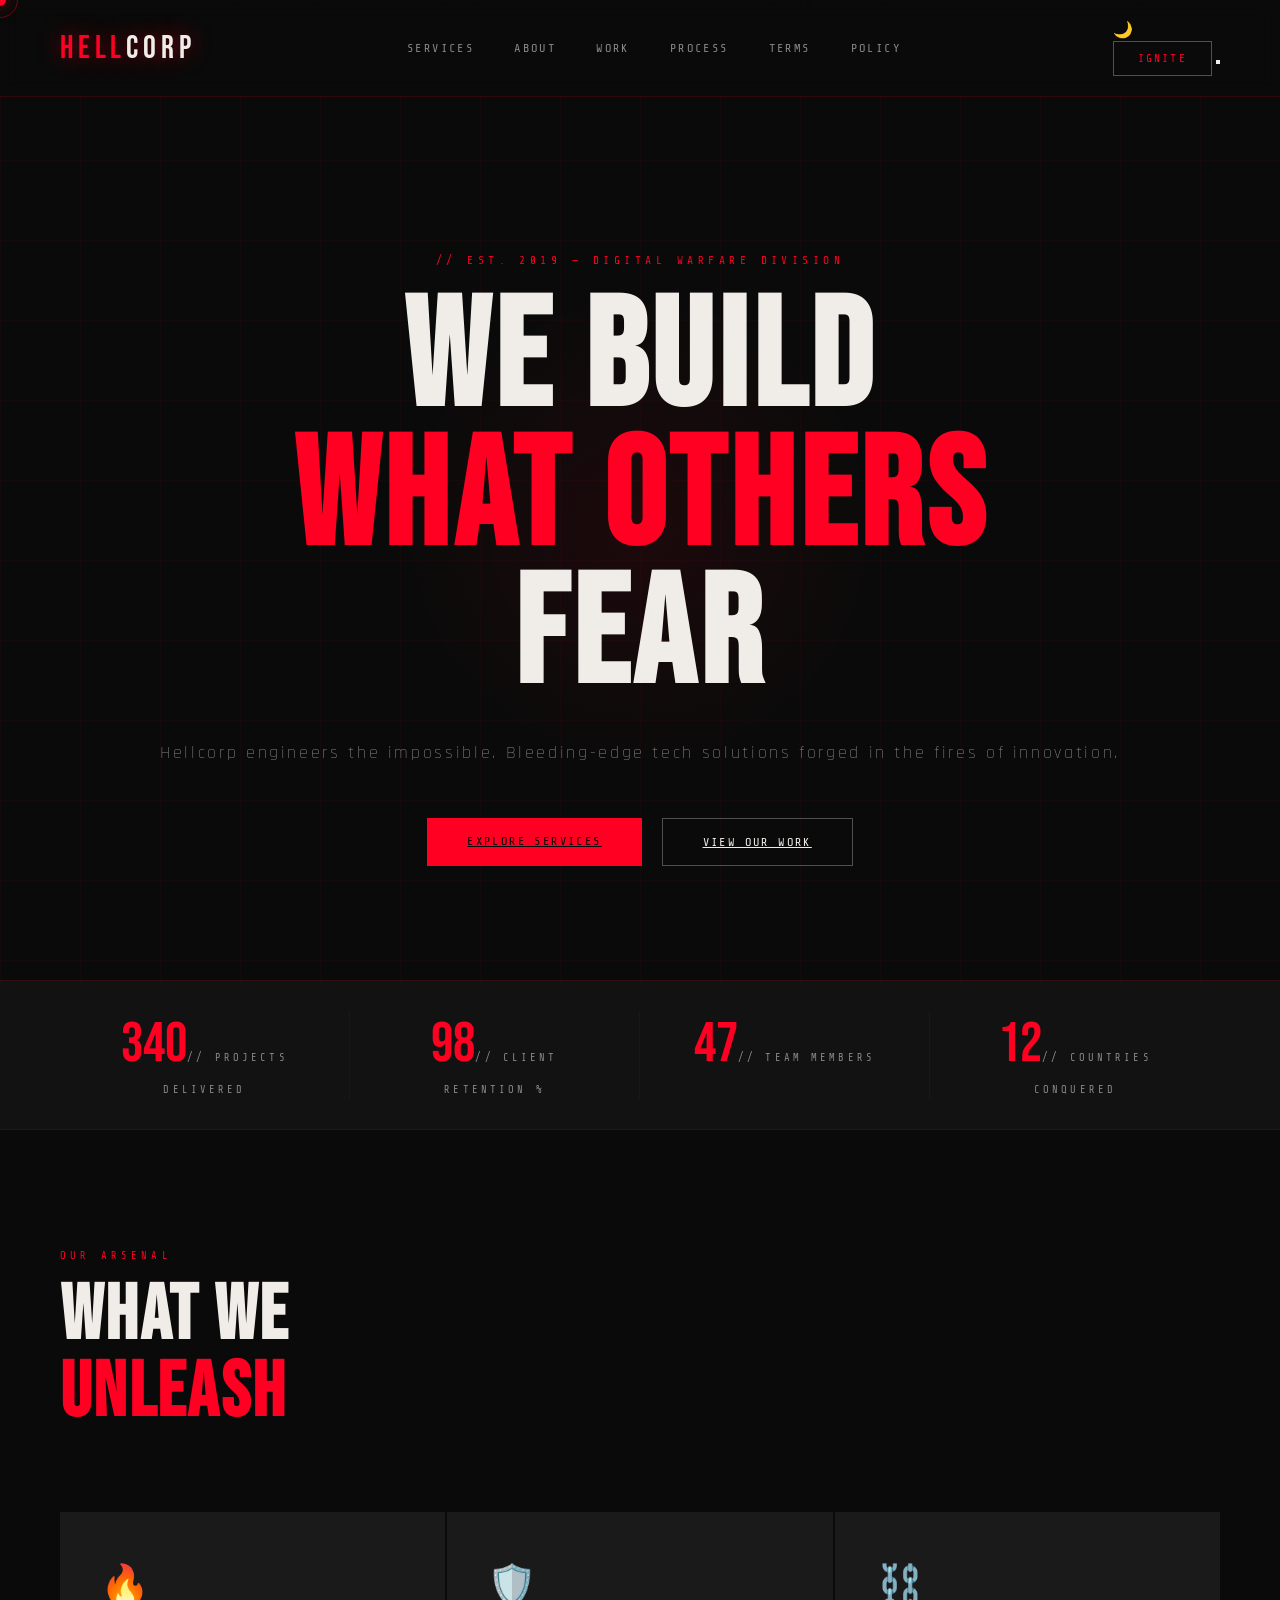
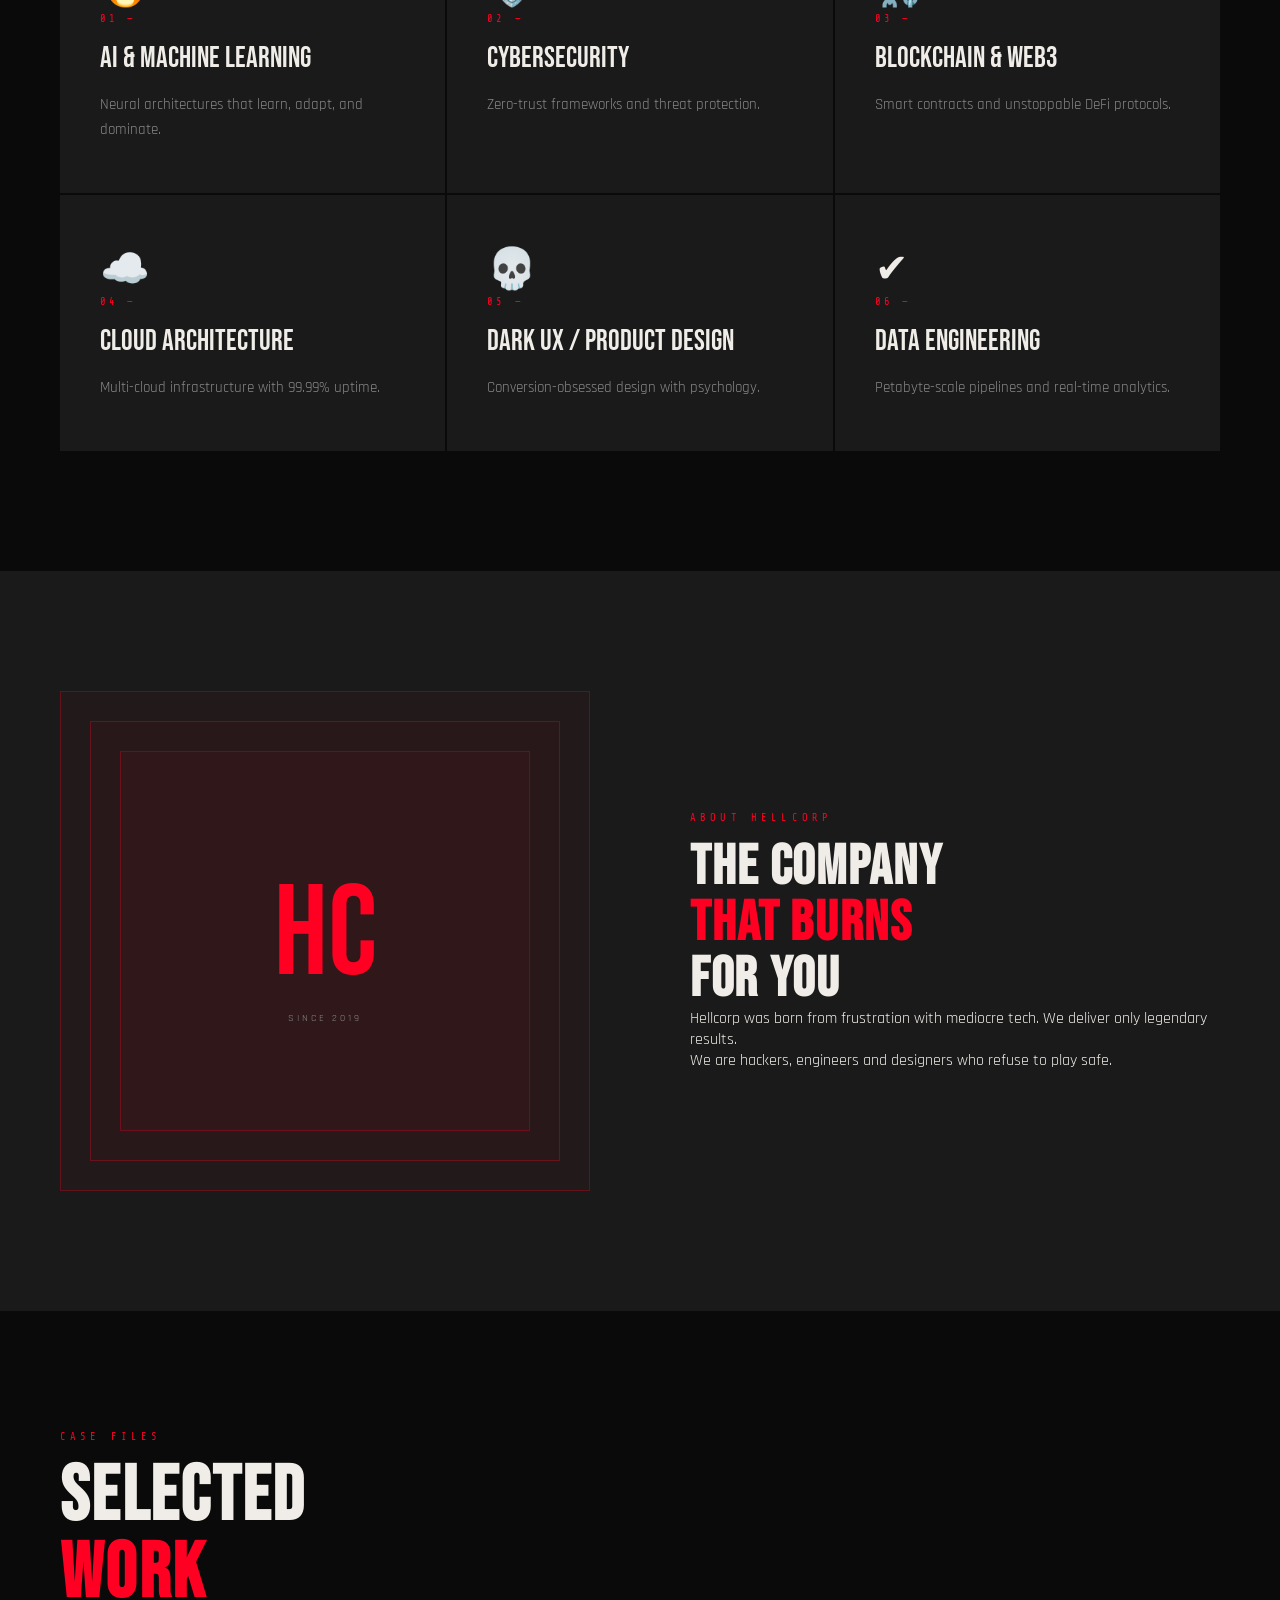
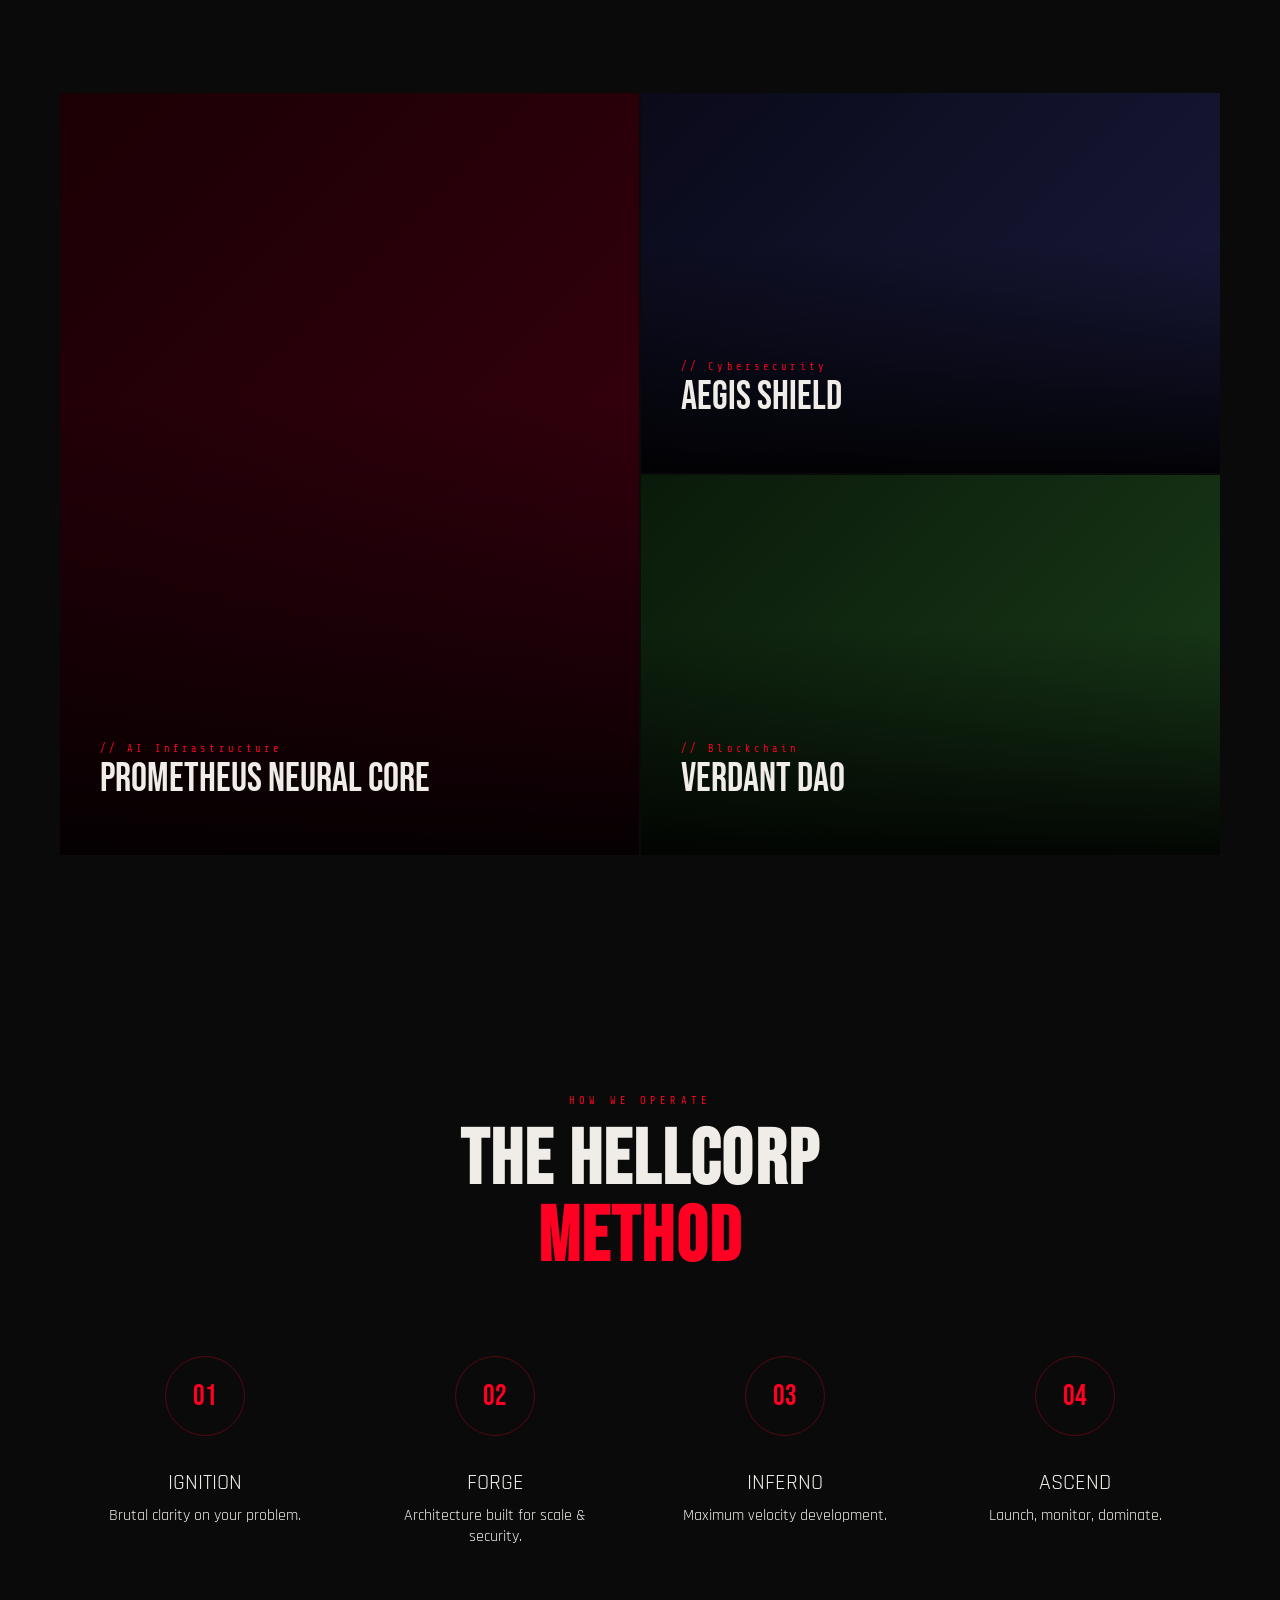
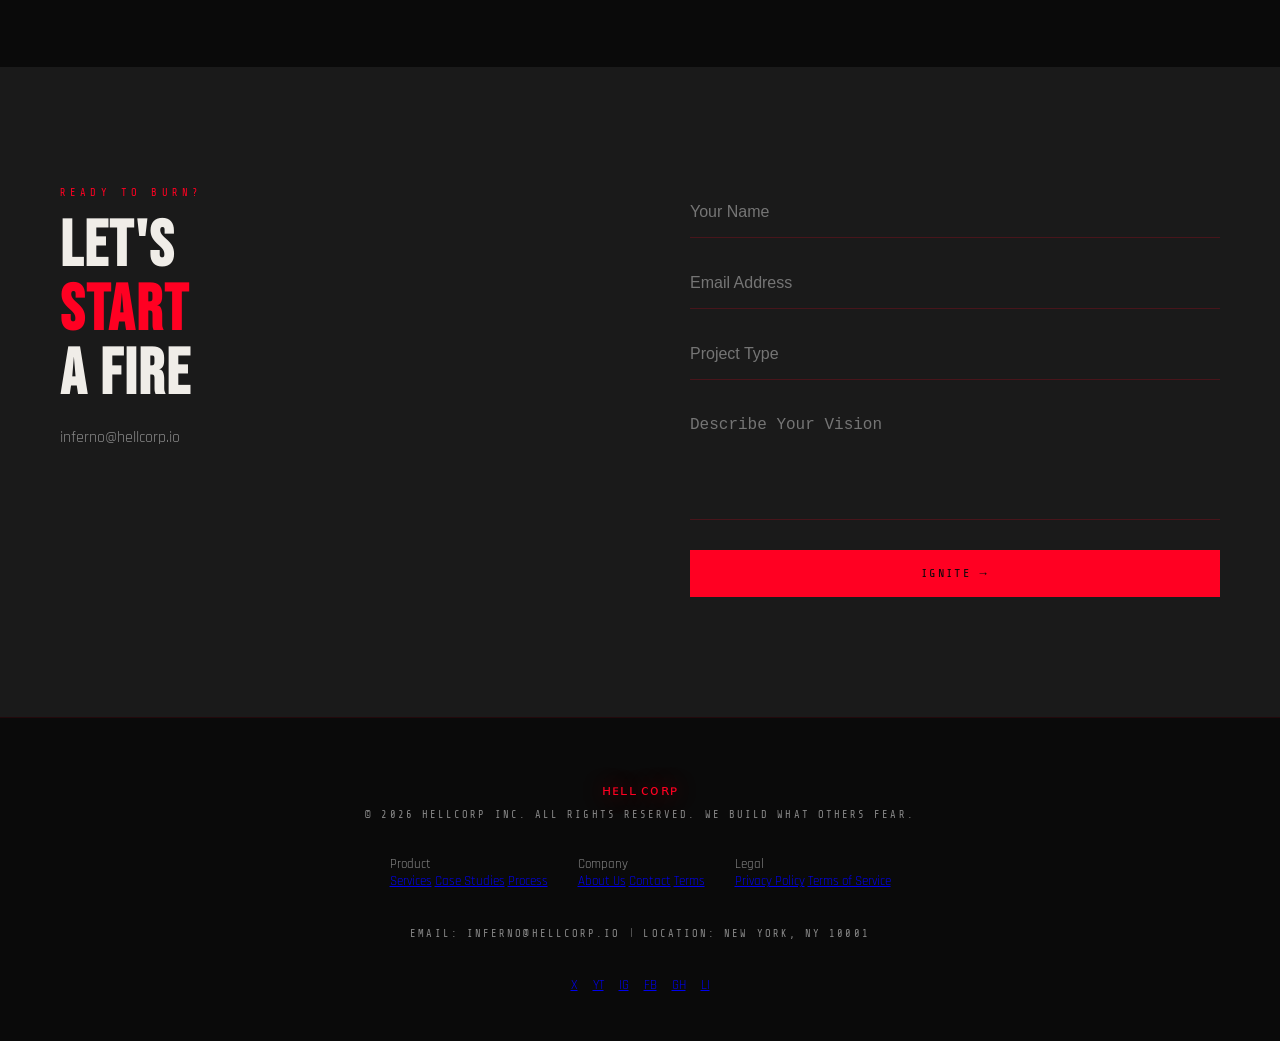
==== commit 7bcf1070: "Update 123.html" ====
--- a/123.html
+++ b/123.html
@@ -8,39 +8,23 @@
 <style>
   :root {
     --hell-red: #FF0022;
-    --hell-orange: #FF4500;
-    --ember: #FF6B00;
     --ash: #1A1A1A;
     --void: #0A0A0A;
-    --smoke: #2D2D2D;
     --white: #F0EDE8;
     --dim: #888888;
-    --glow: rgba(255,0,34,0.6);
-  }
-
-  body.light-mode {
-    --hell-red: #d40029;
-    --ash: #f5f5f5;
-    --void: #ffffff;
-    --smoke: #e0e0e0;
-    --white: #1a1a1a;
-    --dim: #777;
-    --glow: rgba(212,0,41,0.3);
-  }
-
+    --glow: rgba(255,0,34,0.5);
+  }
   * { margin:0; padding:0; box-sizing:border-box; }
-
   html { scroll-behavior: smooth; }
-
   body {
     background: var(--void);
     color: var(--white);
     font-family: 'Rajdhani', sans-serif;
+    cursor: none;
     overflow-x: hidden;
-    transition: background 0.4s ease, color 0.4s ease;
-  }
-
-  /* CUSTOM CURSOR */
+  }
+
+  /* SMOOTH CURSOR */
   .cursor {
     position: fixed;
     width: 12px; height: 12px;
@@ -48,95 +32,50 @@
     border-radius: 50%;
     pointer-events: none;
     z-index: 9999;
-    transform: translate(-50%,-50%);
-    transition: transform 0.1s;
-    box-shadow: 0 0 20px var(--glow), 0 0 40px var(--glow);
+    transform: translate(-50%, -50%);
+    box-shadow: 0 0 15px var(--glow);
+    will-change: transform;
+    transition: transform 0.08s ease;
   }
   .cursor-ring {
     position: fixed;
     width: 36px; height: 36px;
-    border: 1px solid rgba(255,0,34,0.5);
+    border: 1px solid rgba(255,0,34,0.4);
     border-radius: 50%;
     pointer-events: none;
     z-index: 9998;
-    transform: translate(-50%,-50%);
-    transition: all 0.15s ease;
-  }
-
-  /* NOISE OVERLAY */
-  body::before {
-    content: '';
-    position: fixed;
-    inset: 0;
-    background-image: url("data:image/svg+xml,%3Csvg viewBox='0 0 256 256' xmlns='http://www.w3.org/2000/svg'%3E%3Cfilter id='n'%3E%3CfeTurbulence type='fractalNoise' baseFrequency='0.9' numOctaves='4' stitchTiles='stitch'/%3E%3C/filter%3E%3Crect width='100%25' height='100%25' filter='url(%23n)' opacity='0.04'/%3E%3C/svg%3E");
-    pointer-events: none;
-    z-index: 9000;
-    opacity: 0.35;
-  }
-
-  /* SCANLINES */
-  body::after {
-    content: '';
-    position: fixed;
-    inset: 0;
-    background: repeating-linear-gradient(0deg, transparent, transparent 2px, rgba(0,0,0,0.08) 2px, rgba(0,0,0,0.08) 4px);
-    pointer-events: none;
-    z-index: 9001;
-  }
-
-  /* HEADER */
+    transform: translate(-50%, -50%);
+    will-change: transform;
+    transition: all 0.2s ease;
+  }
+
+  /* HEADER STYLE (from your header.html) */
   header {
     position: fixed;
-    top: 0;
-    left: 0;
-    right: 0;
+    top: 0; left: 0; right: 0;
     z-index: 1000;
     display: flex;
     justify-content: space-between;
     align-items: center;
     padding: 20px 60px;
     border-bottom: 1px solid rgba(255,0,34,0.15);
-    background: rgba(10,10,10,0.92);
+    background: rgba(10,10,10,0.9);
     backdrop-filter: blur(10px);
-    transition: all 0.3s ease;
-  }
-
-  body.light-mode header {
-    background: rgba(245,245,245,0.95);
-  }
-
+  }
   .header-logo {
     font-family: 'Bebas Neue', sans-serif;
     font-size: 2rem;
     letter-spacing: 0.15em;
     color: var(--hell-red);
-    text-shadow: 0 0 30px var(--glow);
-    animation: flicker 4s infinite;
+    text-shadow: 0 0 20px var(--glow);
     text-decoration: none;
-    display: flex;
-    align-items: center;
-    cursor: pointer;
-    gap: 3px;
-  }
-
-  .header-logo span {
-    color: var(--white);
-  }
-
-  @keyframes flicker {
-    0%,95%,100% { opacity:1; }
-    96% { opacity:0.8; }
-    97% { opacity:1; }
-    98% { opacity:0.6; }
-    99% { opacity:1; }
-  }
-
+  }
+  .header-logo span { color: var(--white); }
   .nav-links {
     display: flex;
     gap: 40px;
     list-style: none;
   }
-
   .nav-links a {
     font-family: 'Share Tech Mono', monospace;
     font-size: 0.75rem;
@@ -144,69 +83,8 @@
     color: var(--dim);
     text-decoration: none;
     text-transform: uppercase;
-    transition: color 0.3s, text-shadow 0.3s;
-    position: relative;
-  }
-
-  .nav-links a::after {
-    content: '';
-    position: absolute;
-    bottom: -4px; left: 0;
-    width: 0; height: 1px;
-    background: var(--hell-red);
-    transition: width 0.3s;
-  }
-
-  .nav-links a:hover { 
-    color: var(--hell-red); 
-    text-shadow: 0 0 15px var(--glow);
-  }
-  .nav-links a:hover::after { width: 100%; }
-
-  .header-controls {
-    display: flex;
-    align-items: center;
-    gap: 20px;
-  }
-
-  /* THEME TOGGLE */
-  .theme-toggle {
-    position: relative;
-    width: 60px;
-    height: 30px;
-    background: rgba(255,0,34,0.15);
-    border: 1px solid rgba(255,0,34,0.3);
-    border-radius: 15px;
-    cursor: pointer;
-    transition: all 0.3s ease;
-    display: flex;
-    align-items: center;
-    padding: 3px;
-  }
-
-  .theme-toggle:hover {
-    border-color: var(--hell-red);
-    background: rgba(255,0,34,0.2);
-  }
-
-  .toggle-circle {
-    width: 24px;
-    height: 24px;
-    border-radius: 50%;
-    background: var(--hell-red);
-    position: absolute;
-    left: 3px;
-    transition: all 0.3s ease;
-    display: flex;
-    align-items: center;
-    justify-content: center;
-    font-size: 14px;
-  }
-
-  body.light-mode .toggle-circle {
-    left: 33px;
-  }
-
+  }
+  .nav-links a:hover { color: var(--hell-red); }
   .nav-btn {
     font-family: 'Share Tech Mono', monospace;
     font-size: 0.7rem;
@@ -216,49 +94,11 @@
     color: var(--hell-red);
     background: transparent;
     padding: 10px 24px;
-    cursor: pointer;
     transition: all 0.3s;
-    position: relative;
-    overflow: hidden;
-    font-weight: 700;
-  }
-
-  .nav-btn::before {
-    content: '';
-    position: absolute;
-    inset: 0;
+  }
+  .nav-btn:hover {
     background: var(--hell-red);
-    transform: scaleX(0);
-    transform-origin: left;
-    transition: transform 0.3s;
-    z-index: -1;
-  }
-
-  .nav-btn:hover { color: var(--void); }
-  .nav-btn:hover::before { transform: scaleX(1); }
-
-  /* MOBILE MENU */
-  .mobile-menu-btn {
-    display: none;
-    flex-direction: column;
-    gap: 5px;
-    background: none;
-    border: none;
-    cursor: pointer;
-  }
-
-  .mobile-menu-btn span {
-    width: 25px;
-    height: 2px;
-    background: var(--hell-red);
-    transition: all 0.3s;
-  }
-
-  /* MAIN CONTENT OFFSET */
-  main {
-    margin-top: 80px;
-    position: relative;
-    z-index: 10;
+    color: var(--void);
   }
 
   /* HERO */
@@ -268,799 +108,137 @@
     align-items: center;
     justify-content: center;
     position: relative;
-    overflow: hidden;
     padding: 120px 60px 60px;
   }
-
   .grid-bg {
     position: absolute;
     inset: 0;
-    background-image:
-      linear-gradient(rgba(255,0,34,0.04) 1px, transparent 1px),
-      linear-gradient(90deg, rgba(255,0,34,0.04) 1px, transparent 1px);
-    background-size: 60px 60px;
-    animation: gridMove 20s linear infinite;
-  }
-
-  @keyframes gridMove {
-    0% { transform: perspective(500px) rotateX(20deg) translateY(0); }
-    100% { transform: perspective(500px) rotateX(20deg) translateY(60px); }
-  }
-
+    background-image: linear-gradient(rgba(255,0,34,0.03) 1px, transparent 1px), linear-gradient(90deg, rgba(255,0,34,0.03) 1px, transparent 1px);
+    background-size: 80px 80px;
+  }
   .hero-glow {
     position: absolute;
-    width: 600px; height: 600px;
+    width: 500px; height: 500px;
     border-radius: 50%;
-    background: radial-gradient(circle, rgba(255,0,34,0.12) 0%, transparent 70%);
+    background: radial-gradient(circle, rgba(255,0,34,0.08) 0%, transparent 70%);
     top: 50%; left: 50%;
     transform: translate(-50%, -50%);
-    animation: pulse 3s ease-in-out infinite;
-  }
-
-  @keyframes pulse {
-    0%,100% { transform: translate(-50%,-50%) scale(1); opacity:0.6; }
-    50% { transform: translate(-50%,-50%) scale(1.2); opacity:1; }
-  }
-
+  }
+  .hero-content { position: relative; z-index: 10; text-align: center; max-width: 1000px; }
+  .hero-tag { font-family: 'Share Tech Mono', monospace; font-size: 0.7rem; letter-spacing: 0.4em; color: var(--hell-red); margin-bottom: 24px; }
+  .hero-title {
+    font-family: 'Bebas Neue', sans-serif;
+    font-size: clamp(5rem, 12vw, 11rem);
+    line-height: 0.9;
+    letter-spacing: 0.03em;
+    color: var(--white);
+  }
+  .hero-title .red { color: var(--hell-red); }
+  .hero-sub {
+    font-size: 1.1rem;
+    font-weight: 300;
+    letter-spacing: 0.15em;
+    color: var(--dim);
+    margin-top: 32px;
+    line-height: 1.8;
+  }
+  .hero-btns {
+    display: flex;
+    gap: 20px;
+    justify-content: center;
+    margin-top: 48px;
+  }
+  .btn-primary, .btn-secondary {
+    font-family: 'Share Tech Mono', monospace;
+    font-size: 0.75rem;
+    letter-spacing: 0.2em;
+    text-transform: uppercase;
+    padding: 16px 40px;
+    transition: all 0.3s;
+  }
+  .btn-primary { background: var(--hell-red); color: var(--void); border: none; }
+  .btn-secondary { background: transparent; color: var(--white); border: 1px solid rgba(240,237,232,0.3); }
+
+  /* PARTICLES */
   .particles { position: absolute; inset: 0; overflow: hidden; pointer-events: none; }
   .particle {
     position: absolute;
     width: 2px; height: 2px;
     background: var(--hell-red);
     border-radius: 50%;
-    animation: rise linear infinite;
-    box-shadow: 0 0 6px var(--glow);
-  }
-
+    box-shadow: 0 0 4px var(--glow);
+    animation: rise 12s linear infinite;
+  }
   @keyframes rise {
-    0% { transform: translateY(100vh) translateX(0); opacity: 0; }
-    10% { opacity: 1; }
-    90% { opacity: 1; }
-    100% { transform: translateY(-100px) translateX(40px); opacity: 0; }
-  }
-
-  .hero-content {
-    position: relative;
-    z-index: 10;
-    text-align: center;
-    max-width: 1000px;
-  }
-
-  .hero-tag {
-    font-family: 'Share Tech Mono', monospace;
-    font-size: 0.7rem;
-    letter-spacing: 0.4em;
-    color: var(--hell-red);
-    text-transform: uppercase;
-    margin-bottom: 24px;
-    animation: fadeUp 0.8s ease 0.2s both;
-  }
-
-  .hero-title {
-    font-family: 'Bebas Neue', sans-serif;
-    font-size: clamp(5rem, 12vw, 11rem);
-    line-height: 0.9;
-    letter-spacing: 0.03em;
-    color: var(--white);
-    text-shadow: 0 0 80px rgba(255,0,34,0.3);
-    animation: fadeUp 0.8s ease 0.4s both;
-    position: relative;
-  }
-
-  .hero-title .red { 
-    color: var(--hell-red); 
-    text-shadow: 0 0 40px var(--glow);
-  }
-
-  .glitch {
-    position: relative;
-  }
-  .glitch::before, .glitch::after {
-    content: attr(data-text);
-    position: absolute;
-    top: 0; left: 0;
-    width: 100%;
-    height: 100%;
-    font-family: 'Bebas Neue', sans-serif;
-    font-size: inherit;
-    line-height: inherit;
-    letter-spacing: inherit;
-  }
-  .glitch::before {
-    color: #FF0066;
-    animation: glitch1 3s infinite 1s;
-    clip-path: polygon(0 0, 100% 0, 100% 35%, 0 35%);
-    transform: translateX(-3px);
-  }
-  .glitch::after {
-    color: #00FFFF;
-    animation: glitch2 3s infinite 1s;
-    clip-path: polygon(0 65%, 100% 65%, 100% 100%, 0 100%);
-    transform: translateX(3px);
-  }
-
-  @keyframes glitch1 {
-    0%,100% { opacity:0; transform: translateX(-3px); }
-    92%,95% { opacity:0; }
-    93%,94% { opacity:0.8; transform: translateX(-6px) skewX(-5deg); }
-  }
-  @keyframes glitch2 {
-    0%,100% { opacity:0; transform: translateX(3px); }
-    92%,95% { opacity:0; }
-    93%,94% { opacity:0.8; transform: translateX(6px) skewX(5deg); }
-  }
-
-  .hero-sub {
-    font-family: 'Rajdhani', sans-serif;
-    font-size: 1.1rem;
-    font-weight: 300;
-    letter-spacing: 0.15em;
-    color: var(--dim);
-    margin-top: 32px;
-    line-height: 1.8;
-    max-width: 600px;
-    margin-left: auto;
-    margin-right: auto;
-    animation: fadeUp 0.8s ease 0.6s both;
-  }
-
-  .hero-btns {
-    display: flex;
-    gap: 20px;
-    justify-content: center;
-    margin-top: 48px;
-    animation: fadeUp 0.8s ease 0.8s both;
-  }
-
-  .btn-primary {
-    font-family: 'Share Tech Mono', monospace;
-    font-size: 0.75rem;
-    letter-spacing: 0.2em;
-    text-transform: uppercase;
-    background: var(--hell-red);
-    color: var(--void);
-    border: none;
-    padding: 16px 40px;
-    cursor: pointer;
-    font-weight: 700;
-    position: relative;
-    overflow: hidden;
-    transition: all 0.3s;
-    text-decoration: none;
-    display: inline-block;
-    border-radius: 4px;
-  }
-
-  .btn-primary::after {
-    content: '';
-    position: absolute;
-    inset: 0;
-    background: linear-gradient(135deg, transparent 40%, rgba(255,255,255,0.2) 50%, transparent 60%);
-    transform: translateX(-100%);
-    transition: transform 0.5s;
-  }
-
-  .btn-primary:hover { 
-    box-shadow: 0 0 40px var(--glow); 
-    transform: translateY(-2px);
-  }
-  .btn-primary:hover::after { transform: translateX(200%); }
-
-  .btn-secondary {
-    font-family: 'Share Tech Mono', monospace;
-    font-size: 0.75rem;
-    letter-spacing: 0.2em;
-    text-transform: uppercase;
-    background: transparent;
-    color: var(--white);
-    border: 1px solid rgba(240,237,232,0.3);
-    padding: 16px 40px;
-    cursor: pointer;
-    transition: all 0.3s;
-    text-decoration: none;
-    display: inline-block;
-    border-radius: 4px;
-  }
-
-  .btn-secondary:hover { 
-    border-color: var(--white); 
-    background: rgba(240,237,232,0.05);
-  }
-
-  .scroll-ind {
-    position: absolute;
-    bottom: 40px;
-    left: 50%;
-    transform: translateX(-50%);
-    display: flex;
-    flex-direction: column;
-    align-items: center;
-    gap: 8px;
-    animation: fadeUp 1s ease 1.2s both;
-  }
-
-  .scroll-line {
-    width: 1px;
-    height: 60px;
-    background: linear-gradient(to bottom, var(--hell-red), transparent);
-    animation: scrollAnim 2s ease-in-out infinite;
-  }
-
-  @keyframes scrollAnim {
-    0%,100% { transform: scaleY(1); opacity:1; }
-    50% { transform: scaleY(0.5); opacity:0.5; }
-  }
-
-  .scroll-txt {
-    font-family: 'Share Tech Mono', monospace;
-    font-size: 0.6rem;
-    letter-spacing: 0.3em;
-    color: var(--dim);
-    text-transform: uppercase;
-    writing-mode: vertical-lr;
-  }
-
-  @keyframes fadeUp {
-    from { opacity:0; transform: translateY(30px); }
-    to { opacity:1; transform: translateY(0); }
-  }
-
-  /* STATS */
+    0% { transform: translateY(100vh); opacity: 0; }
+    10% { opacity: 0.8; }
+    90% { opacity: 0.8; }
+    100% { transform: translateY(-150px); opacity: 0; }
+  }
+
+  /* MAIN SECTIONS */
   .stats {
     border-top: 1px solid rgba(255,0,34,0.15);
     border-bottom: 1px solid rgba(255,0,34,0.15);
     background: rgba(20,20,20,0.8);
     padding: 30px 60px;
     display: grid;
-    grid-template-columns: repeat(auto-fit, minmax(200px, 1fr));
-    gap: 0;
-  }
-
-  body.light-mode .stats {
-    background: rgba(230,230,230,0.8);
-  }
-
-  .stat {
-    text-align: center;
-    padding: 20px;
-    border-right: 1px solid rgba(255,0,34,0.1);
-    position: relative;
-  }
-
+    grid-template-columns: repeat(4, 1fr);
+  }
+  .stat { text-align: center; padding: 0 40px; border-right: 1px solid rgba(255,0,34,0.1); }
   .stat:last-child { border-right: none; }
-
-  .stat-num {
-    font-family: 'Bebas Neue', sans-serif;
-    font-size: 3.5rem;
-    color: var(--hell-red);
-    text-shadow: 0 0 20px var(--glow);
-    line-height: 1;
-    display: block;
-  }
-
-  .stat-label {
-    font-family: 'Share Tech Mono', monospace;
-    font-size: 0.65rem;
-    letter-spacing: 0.3em;
-    color: var(--dim);
-    text-transform: uppercase;
-    margin-top: 8px;
-  }
-
-  /* MARQUEE */
-  .marquee-section {
-    padding: 30px 0;
-    background: var(--hell-red);
-    overflow: hidden;
-    white-space: nowrap;
-  }
-
-  .marquee-track {
-    display: inline-flex;
-    animation: marquee 20s linear infinite;
-  }
-
-  .marquee-item {
-    font-family: 'Bebas Neue', sans-serif;
-    font-size: 1.1rem;
-    letter-spacing: 0.2em;
-    color: var(--void);
-    margin: 0 40px;
-    text-transform: uppercase;
-  }
-
-  .marquee-dot {
-    color: rgba(0,0,0,0.3);
-    margin: 0 20px;
-  }
-
-  @keyframes marquee {
-    from { transform: translateX(0); }
-    to { transform: translateX(-50%); }
-  }
-
-  /* SECTION */
-  .section {
-    padding: 120px 60px;
-    position: relative;
-  }
-
-  .section-header {
-    margin-bottom: 80px;
-    position: relative;
-  }
-
-  .section-tag {
-    font-family: 'Share Tech Mono', monospace;
-    font-size: 0.65rem;
-    letter-spacing: 0.4em;
-    color: var(--hell-red);
-    text-transform: uppercase;
-    margin-bottom: 16px;
-    display: flex;
-    align-items: center;
-    gap: 12px;
-  }
-
-  .section-tag::before {
-    content: '';
-    width: 30px; height: 1px;
-    background: var(--hell-red);
-  }
-
-  .section-title {
-    font-family: 'Bebas Neue', sans-serif;
-    font-size: clamp(3rem, 6vw, 6rem);
-    line-height: 1;
-    letter-spacing: 0.03em;
-  }
-
-  /* SERVICES */
-  .services-grid {
-    display: grid;
-    grid-template-columns: repeat(auto-fit, minmax(300px, 1fr));
-    gap: 2px;
-  }
-
-  .service-card {
-    background: var(--ash);
-    padding: 50px 40px;
-    position: relative;
-    overflow: hidden;
-    cursor: pointer;
-    transition: all 0.4s;
-    border: 1px solid rgba(255,0,34,0.05);
-  }
-
-  body.light-mode .service-card {
-    background: #f0f0f0;
-  }
-
-  .service-card::before {
-    content: '';
-    position: absolute;
-    bottom: 0; left: 0;
-    width: 100%; height: 2px;
-    background: var(--hell-red);
-    transform: scaleX(0);
-    transform-origin: left;
-    transition: transform 0.4s;
-  }
-
-  .service-card::after {
-    content: '';
-    position: absolute;
-    inset: 0;
-    background: linear-gradient(135deg, rgba(255,0,34,0.05), transparent);
-    opacity: 0;
-    transition: opacity 0.4s;
-  }
-
-  .service-card:hover {
-    transform: translateY(-4px);
-    background: #222;
-    border-color: rgba(255,0,34,0.2);
-  }
-
-  body.light-mode .service-card:hover {
-    background: #e0e0e0;
-  }
-
-  .service-card:hover::before { transform: scaleX(1); }
-  .service-card:hover::after { opacity: 1; }
-
-  .service-icon {
-    font-size: 2.5rem;
-    margin-bottom: 24px;
-    display: block;
-    filter: grayscale(0.3);
-    transition: filter 0.3s;
-  }
-
-  .service-card:hover .service-icon { filter: none; }
-
-  .service-num {
-    font-family: 'Share Tech Mono', monospace;
-    font-size: 0.65rem;
-    letter-spacing: 0.3em;
-    color: var(--hell-red);
-    margin-bottom: 16px;
-    opacity: 0.7;
-  }
-
-  .service-title {
-    font-family: 'Bebas Neue', sans-serif;
-    font-size: 1.8rem;
-    letter-spacing: 0.05em;
-    margin-bottom: 16px;
-    color: var(--white);
-  }
-
-  .service-desc {
-    font-size: 0.95rem;
-    font-weight: 300;
-    color: var(--dim);
-    line-height: 1.7;
-  }
-
-  .service-arrow {
-    position: absolute;
-    bottom: 30px; right: 30px;
-    font-size: 1.5rem;
-    color: var(--hell-red);
-    opacity: 0;
-    transform: translate(-10px, 10px);
-    transition: all 0.3s;
-  }
-
-  .service-card:hover .service-arrow { 
-    opacity: 1; 
-    transform: translate(0,0);
-  }
-
-  /* ABOUT */
-  .about-section {
-    background: var(--ash);
-  }
-
-  body.light-mode .about-section {
-    background: #f0f0f0;
-  }
-
-  .about-grid {
-    display: grid;
-    grid-template-columns: 1fr 1fr;
-    gap: 100px;
-    align-items: center;
-  }
-
-  .about-visual {
-    position: relative;
-    height: 500px;
-  }
-
-  .about-box {
-    position: absolute;
-    border: 1px solid rgba(255,0,34,0.3);
-    background: rgba(255,0,34,0.03);
-  }
-
-  .about-box-1 { inset: 0; animation: boxFloat1 6s ease-in-out infinite; }
-  .about-box-2 { inset: 30px; border-color: rgba(255,0,34,0.15); animation: boxFloat2 8s ease-in-out infinite; }
-  .about-box-3 { inset: 60px; border-color: rgba(255,0,34,0.08); animation: boxFloat1 10s ease-in-out infinite reverse; }
-
-  @keyframes boxFloat1 {
-    0%,100% { transform: translate(0,0) rotate(0deg); }
-    50% { transform: translate(5px,-5px) rotate(0.5deg); }
-  }
-
-  @keyframes boxFloat2 {
-    0%,100% { transform: translate(0,0) rotate(0deg); }
-    50% { transform: translate(-5px,5px) rotate(-0.5deg); }
-  }
-
-  .about-center {
-    position: absolute;
-    top: 50%; left: 50%;
-    transform: translate(-50%,-50%);
-    text-align: center;
-  }
-
-  .hell-symbol {
-    font-family: 'Bebas Neue', sans-serif;
-    font-size: 8rem;
-    color: var(--hell-red);
-    text-shadow: 0 0 60px var(--glow);
-    line-height: 1;
-    animation: symbolPulse 3s ease-in-out infinite;
-  }
-
-  @keyframes symbolPulse {
-    0%,100% { text-shadow: 0 0 60px var(--glow); }
-    50% { text-shadow: 0 0 100px var(--glow), 0 0 150px rgba(255,0,34,0.3); }
-  }
-
-  .corner-mark {
-    position: absolute;
-    width: 20px; height: 20px;
-    border-color: var(--hell-red);
-    border-style: solid;
-  }
-
-  .corner-mark.tl { top: 10px; left: 10px; border-width: 2px 0 0 2px; }
-  .corner-mark.tr { top: 10px; right: 10px; border-width: 2px 2px 0 0; }
-  .corner-mark.bl { bottom: 10px; left: 10px; border-width: 0 0 2px 2px; }
-  .corner-mark.br { bottom: 10px; right: 10px; border-width: 0 2px 2px 0; }
-
-  .about-text p {
-    font-size: 1rem;
-    font-weight: 300;
-    color: rgba(240,237,232,0.7);
-    line-height: 1.9;
-    margin-bottom: 24px;
-  }
-
-  body.light-mode .about-text p {
-    color: rgba(26,26,26,0.8);
-  }
-
-  .tech-tags {
-    display: flex;
-    flex-wrap: wrap;
-    gap: 10px;
-    margin-top: 40px;
-  }
-
-  .tag {
-    font-family: 'Share Tech Mono', monospace;
-    font-size: 0.65rem;
-    letter-spacing: 0.2em;
-    text-transform: uppercase;
-    border: 1px solid rgba(255,0,34,0.3);
-    color: var(--hell-red);
-    padding: 6px 16px;
-    position: relative;
-    overflow: hidden;
-    transition: all 0.3s;
-    cursor: pointer;
-    border-radius: 3px;
-  }
-
-  .tag:hover {
-    background: rgba(255,0,34,0.1);
-    border-color: var(--hell-red);
-    transform: translateY(-2px);
-  }
-
-  /* PROJECTS */
-  .projects-grid {
-    display: grid;
-    grid-template-columns: repeat(2, 1fr);
-    gap: 2px;
-  }
-
-  .project-card {
-    position: relative;
-    height: 380px;
-    overflow: hidden;
-    cursor: pointer;
-    background: var(--ash);
-  }
-
-  .project-card:first-child {
-    grid-row: span 2;
-    height: auto;
-  }
-
-  .project-bg {
-    position: absolute;
-    inset: 0;
-    transition: transform 0.6s ease;
-  }
-
+  .stat-num { font-family: 'Bebas Neue', sans-serif; font-size: 3.5rem; color: var(--hell-red); }
+  .stat-label { font-family: 'Share Tech Mono', monospace; font-size: 0.65rem; letter-spacing: 0.3em; color: var(--dim); text-transform: uppercase; }
+
+  .section { padding: 120px 60px; position: relative; }
+  .section-header { margin-bottom: 80px; }
+  .section-tag { font-family: 'Share Tech Mono', monospace; font-size: 0.65rem; letter-spacing: 0.4em; color: var(--hell-red); text-transform: uppercase; margin-bottom: 16px; }
+  .section-title { font-family: 'Bebas Neue', sans-serif; font-size: clamp(3rem, 6vw, 6rem); line-height: 1; letter-spacing: 0.03em; }
+
+  .services-grid { display: grid; grid-template-columns: repeat(3, 1fr); gap: 2px; }
+  .service-card { background: var(--ash); padding: 50px 40px; transition: all 0.4s; }
+  .service-card:hover { transform: translateY(-4px); background: #222; }
+  .service-icon { font-size: 2.5rem; margin-bottom: 24px; }
+  .service-num { font-family: 'Share Tech Mono', monospace; font-size: 0.65rem; letter-spacing: 0.3em; color: var(--hell-red); margin-bottom: 16px; }
+  .service-title { font-family: 'Bebas Neue', sans-serif; font-size: 1.8rem; margin-bottom: 16px; }
+  .service-desc { font-size: 0.95rem; color: var(--dim); line-height: 1.7; }
+
+  .about-grid { display: grid; grid-template-columns: 1fr 1fr; gap: 100px; align-items: center; }
+  .about-visual { position: relative; height: 500px; }
+  .about-box { position: absolute; border: 1px solid rgba(255,0,34,0.3); background: rgba(255,0,34,0.03); }
+  .about-box-1 { inset: 0; } .about-box-2 { inset: 30px; } .about-box-3 { inset: 60px; }
+  .hell-symbol { font-family: 'Bebas Neue', sans-serif; font-size: 8rem; color: var(--hell-red); }
+
+  .projects-grid { display: grid; grid-template-columns: repeat(2, 1fr); gap: 2px; }
+  .project-card { position: relative; height: 380px; overflow: hidden; background: var(--ash); }
+  .project-card:first-child { grid-row: span 2; height: auto; }
+  .project-bg { position: absolute; inset: 0; transition: transform 0.6s ease; }
   .project-card:hover .project-bg { transform: scale(1.05); }
-
-  .project-bg-1 { background: linear-gradient(135deg, #1a0005, #3d0010, #1a0005); }
-  .project-bg-2 { background: linear-gradient(135deg, #0a0a1a, #1a1a3d, #0a0a1a); }
-  .project-bg-3 { background: linear-gradient(135deg, #0a1a0a, #1a3d1a, #0a1a0a); }
-
-  .project-overlay {
-    position: absolute;
-    inset: 0;
-    background: linear-gradient(to top, rgba(0,0,0,0.9) 0%, transparent 60%);
-    display: flex;
-    flex-direction: column;
-    justify-content: flex-end;
-    padding: 40px;
-    transition: all 0.4s;
-  }
-
-  .project-card:hover .project-overlay {
-    background: linear-gradient(to top, rgba(0,0,0,0.95) 0%, rgba(0,0,0,0.3) 100%);
-  }
-
-  .project-cat {
-    font-family: 'Share Tech Mono', monospace;
-    font-size: 0.65rem;
-    letter-spacing: 0.3em;
-    color: var(--hell-red);
-    text-transform: uppercase;
-    margin-bottom: 12px;
-  }
-
-  .project-name {
-    font-family: 'Bebas Neue', sans-serif;
-    font-size: 2.5rem;
-    letter-spacing: 0.03em;
-    color: var(--white);
-    margin-bottom: 12px;
-    line-height: 1;
-  }
-
-  .project-desc {
-    font-size: 0.9rem;
-    color: rgba(240,237,232,0.6);
-    font-weight: 300;
-    line-height: 1.6;
-    max-height: 0;
-    overflow: hidden;
-    transition: max-height 0.4s;
-  }
-
-  .project-card:hover .project-desc { max-height: 100px; }
-
-  /* PROCESS */
-  .process-grid {
-    display: grid;
-    grid-template-columns: repeat(auto-fit, minmax(200px, 1fr));
-    gap: 30px;
-    position: relative;
-  }
-
-  .process-step {
-    padding: 20px 30px;
-    text-align: center;
-    position: relative;
-  }
-
+  .project-overlay { position: absolute; inset: 0; background: linear-gradient(to top, rgba(0,0,0,0.9) 0%, transparent 60%); display: flex; flex-direction: column; justify-content: flex-end; padding: 40px; }
+  .project-cat { font-family: 'Share Tech Mono', monospace; font-size: 0.65rem; letter-spacing: 0.3em; color: var(--hell-red); }
+  .project-name { font-family: 'Bebas Neue', sans-serif; font-size: 2.5rem; margin-bottom: 12px; }
+
+  .process-grid { display: grid; grid-template-columns: repeat(4, 1fr); gap: 0; }
+  .process-step { padding: 0 30px; text-align: center; }
   .step-num {
     width: 80px; height: 80px;
     border: 1px solid rgba(255,0,34,0.3);
     border-radius: 50%;
-    display: flex;
-    align-items: center;
-    justify-content: center;
+    display: flex; align-items: center; justify-content: center;
     margin: 0 auto 32px;
-    font-family: 'Bebas Neue', sans-serif;
-    font-size: 1.8rem;
-    color: var(--hell-red);
-    background: var(--void);
-    position: relative;
-    z-index: 1;
-    transition: all 0.3s;
-    cursor: pointer;
-  }
-
-  body.light-mode .step-num {
-    background: #f5f5f5;
-  }
-
-  .step-num:hover {
-    background: var(--hell-red);
-    color: var(--void);
-    box-shadow: 0 0 30px var(--glow);
-    border-color: var(--hell-red);
-    transform: scale(1.1);
-  }
-
-  .step-title {
-    font-family: 'Bebas Neue', sans-serif;
-    font-size: 1.4rem;
-    letter-spacing: 0.05em;
-    margin-bottom: 16px;
-  }
-
-  .step-desc {
-    font-size: 0.9rem;
-    font-weight: 300;
-    color: var(--dim);
-    line-height: 1.7;
-  }
-
-  /* CONTACT */
-  .contact-section {
-    background: var(--ash);
-    padding: 120px 60px;
-    position: relative;
-    overflow: hidden;
-  }
-
-  body.light-mode .contact-section {
-    background: #f0f0f0;
-  }
-
-  .contact-section::before {
-    content: 'HELLCORP';
-    position: absolute;
-    font-family: 'Bebas Neue', sans-serif;
-    font-size: 30vw;
-    color: rgba(255,0,34,0.02);
-    top: 50%;
-    left: 50%;
-    transform: translate(-50%,-50%);
-    white-space: nowrap;
-    pointer-events: none;
-    line-height: 1;
-  }
-
-  .contact-inner {
-    display: grid;
-    grid-template-columns: 1fr 1fr;
-    gap: 100px;
-    align-items: start;
-    position: relative;
-    z-index: 1;
-  }
-
-  .contact-form {
-    display: flex;
-    flex-direction: column;
-    gap: 20px;
-  }
-
-  .form-group {
-    position: relative;
-  }
-
+    font-family: 'Bebas Neue', sans-serif; font-size: 1.8rem; color: var(--hell-red);
+  }
+
+  .contact-section { background: var(--ash); padding: 120px 60px; }
+  .contact-inner { display: grid; grid-template-columns: 1fr 1fr; gap: 100px; }
+  .contact-form { display: flex; flex-direction: column; gap: 20px; }
   .form-input, .form-textarea {
-    width: 100%;
-    background: transparent;
-    border: none;
-    border-bottom: 1px solid rgba(255,0,34,0.2);
-    color: var(--white);
-    font-family: 'Rajdhani', sans-serif;
-    font-size: 1rem;
-    font-weight: 300;
-    padding: 16px 0;
-    outline: none;
-    transition: border-color 0.3s;
-  }
-
-  body.light-mode .form-input,
-  body.light-mode .form-textarea {
-    color: var(--white);
-  }
-
-  .form-input:focus, .form-textarea:focus {
-    border-bottom-color: var(--hell-red);
-  }
-
+    width: 100%; background: transparent; border: none; border-bottom: 1px solid rgba(255,0,34,0.2);
+    color: var(--white); font-size: 1rem; padding: 16px 0;
+  }
   .form-textarea { height: 120px; resize: none; }
 
-  .form-label {
-    position: absolute;
-    top: 16px; left: 0;
-    font-family: 'Share Tech Mono', monospace;
-    font-size: 0.65rem;
-    letter-spacing: 0.3em;
-    text-transform: uppercase;
-    color: var(--dim);
-    transition: all 0.3s;
-    pointer-events: none;
-  }
-
-  .form-input:focus ~ .form-label,
-  .form-input:not(:placeholder-shown) ~ .form-label,
-  .form-textarea:focus ~ .form-label,
-  .form-textarea:not(:placeholder-shown) ~ .form-label {
-    top: -12px;
-    font-size: 0.55rem;
-    color: var(--hell-red);
-  }
-
-  .form-input::placeholder, .form-textarea::placeholder { color: transparent; }
-
-  /* FOOTER */
+  /* FOOTER STYLE (from your footer.html) */
   footer {
     background: var(--void);
     border-top: 1px solid rgba(255,0,34,0.1);
@@ -1069,13 +247,7 @@
     justify-content: center;
     align-items: center;
     width: 100%;
-    transition: all 0.3s ease;
-  }
-
-  body.light-mode footer {
-    background: #f5f5f5;
-  }
-
+  }
   .footer-inner {
     display: flex;
     align-items: center;
@@ -1085,684 +257,290 @@
     flex-wrap: wrap;
     justify-content: center;
     max-width: 1200px;
-    text-align: center;
-  }
-
-  .footer-inner a {
-    color: var(--dim);
-    text-decoration: none;
-    transition: all 0.3s;
-    font-family: 'Share Tech Mono', monospace;
-  }
-
-  .footer-inner a:hover {
-    color: var(--hell-red);
-    text-shadow: 0 0 10px var(--glow);
-  }
-
+  }
   .footer-logo {
     font-family: 'Bebas Neue', sans-serif;
     font-size: 0.9rem;
     letter-spacing: 0.1em;
     color: var(--hell-red);
     text-shadow: 0 0 20px var(--glow);
-    font-weight: 700;
-    margin-bottom: 10px;
-  }
-
+  }
+  .footer-copy {
+    font-family: 'Share Tech Mono', monospace;
+    font-size: 0.65rem;
+    letter-spacing: 0.2em;
+    color: var(--dim);
+    text-transform: uppercase;
+  }
+  .footer-links {
+    display: flex;
+    gap: 30px;
+    flex-wrap: wrap;
+    justify-content: center;
+  }
   .footer-socials {
     display: flex;
     gap: 15px;
     align-items: center;
-    border-top: 1px solid rgba(255,0,34,0.15);
-    padding-top: 20px;
-    margin-top: 20px;
-    justify-content: center;
-  }
-
-  .footer-socials a {
-    display: inline-flex;
-    align-items: center;
-    justify-content: center;
-    width: 30px;
-    height: 30px;
-    border-radius: 50%;
-    background: rgba(255,0,34,0.1);
-    transition: all 0.3s;
-  }
-
-  .footer-socials a:hover {
-    background: var(--hell-red);
-    transform: translateY(-2px) scale(1.1);
-  }
-
-  .footer-socials svg {
-    width: 16px;
-    height: 16px;
-    fill: var(--dim);
-    transition: fill 0.3s;
-  }
-
-  .footer-socials a:hover svg {
-    fill: var(--void);
-  }
-
-  /* RESPONSIVE */
-  @media (max-width: 768px) {
-    header {
-      padding: 15px 20px;
-    }
-
-    .header-logo {
-      font-size: 1.4rem;
-    }
-
-    .nav-links {
-      display: none;
-    }
-
-    .mobile-menu-btn {
-      display: flex;
-    }
-
-    .services-grid {
-      grid-template-columns: 1fr;
-    }
-
-    .about-grid {
-      grid-template-columns: 1fr;
-      gap: 40px;
-    }
-
-    .contact-inner {
-      grid-template-columns: 1fr;
-      gap: 40px;
-    }
-
-    .projects-grid {
-      grid-template-columns: 1fr;
-    }
-
-    .project-card:first-child {
-      grid-row: auto;
-    }
-
-    .process-grid {
-      grid-template-columns: 1fr;
-    }
-
-    .section {
-      padding: 60px 20px;
-    }
-
-    .hero {
-      padding: 120px 20px 60px;
-    }
-
-    .stats {
-      grid-template-columns: repeat(2, 1fr);
-    }
-  }
-
-  /* REVEAL ANIMATION */
-  .reveal {
-    opacity: 0;
-    transform: translateY(40px);
-    transition: all 0.7s ease;
-  }
-
-  .reveal.visible {
-    opacity: 1;
-    transform: translateY(0);
-  }
-
-  .red-accent {
-    display: inline-block;
-    width: 60px; height: 3px;
-    background: var(--hell-red);
-    margin-bottom: 16px;
-    position: relative;
-    overflow: hidden;
-  }
-
-  .red-accent::after {
-    content: '';
-    position: absolute;
-    inset: 0;
-    background: linear-gradient(to right, transparent, white, transparent);
-    animation: shine 2s infinite;
-  }
-
-  @keyframes shine {
-    from { transform: translateX(-100%); }
-    to { transform: translateX(100%); }
-  }
-
-  .terminal {
-    background: rgba(0,0,0,0.8);
-    border: 1px solid rgba(255,0,34,0.2);
-    padding: 24px;
-    font-family: 'Share Tech Mono', monospace;
-    font-size: 0.8rem;
-    line-height: 1.8;
-    margin-top: 60px;
-    border-radius: 8px;
-  }
-
-  .terminal-bar {
-    display: flex;
-    gap: 8px;
-    margin-bottom: 16px;
-    padding-bottom: 16px;
-    border-bottom: 1px solid rgba(255,0,34,0.1);
-  }
-
-  .t-dot {
-    width: 10px; height: 10px;
-    border-radius: 50%;
-  }
-
-  .t-red { background: #FF3B30; }
-  .t-yellow { background: #FFCC00; }
-  .t-green { background: #34C759; }
-
-  .t-line { color: rgba(240,237,232,0.4); }
-  .t-cmd { color: var(--hell-red); }
-  .t-output { color: rgba(240,237,232,0.7); }
-
-  .blink {
-    display: inline-block;
-    width: 8px; height: 14px;
-    background: var(--hell-red);
-    vertical-align: middle;
-    animation: blink 1s step-end infinite;
-  }
-
-  @keyframes blink {
-    0%,100% { opacity:1; }
-    50% { opacity:0; }
   }
 </style>
 </head>
 <body>
 
-<!-- CUSTOM CURSOR -->
+<!-- CURSOR -->
 <div class="cursor" id="cursor"></div>
 <div class="cursor-ring" id="cursorRing"></div>
 
-<!-- HEADER -->
+<!-- HEADER (পুরো header.html থেকে যোগ করা) -->
 <header>
-  <a href="#" class="header-logo">HELL<span>CORP</span></a>
+  <a href="index.html" class="header-logo">HELL<span>CORP</span></a>
   <nav class="nav-links">
-    <li><a href="#services">Services</a></li>
-    <li><a href="#about">About</a></li>
-    <li><a href="#work">Work</a></li>
-    <li><a href="#process">Process</a></li>
-    <li><a href="terms.html">Terms</a></li>
-    <li><a href="policy.html">Policy</a></li>
+    <a href="#services">Services</a>
+    <a href="#about">About</a>
+    <a href="#work">Work</a>
+    <a href="#process">Process</a>
+    <a href="terms.html">Terms</a>
+    <a href="policy.html">Policy</a>
   </nav>
   <div class="header-controls">
     <div class="theme-toggle" id="themeToggle" title="Toggle Dark/Light Mode">
       <div class="toggle-circle">
-        <span id="themeIcon">🌙</span>
+        <span class="toggle-icon" id="themeIcon">🌙</span>
       </div>
     </div>
     <button class="nav-btn" onclick="document.getElementById('contact').scrollIntoView({behavior:'smooth'})">IGNITE</button>
     <button class="mobile-menu-btn" id="mobileMenuBtn">
-      <span></span>
-      <span></span>
-      <span></span>
+      <span></span><span></span><span></span>
     </button>
   </div>
 </header>
 
-<!-- MAIN CONTENT -->
-<main>
-  <!-- PARTICLES -->
-  <div class="particles" id="particles"></div>
-
-  <!-- HERO -->
-  <section class="hero">
-    <div class="grid-bg"></div>
-    <div class="hero-glow"></div>
-    
-    <div class="hero-content">
-      <div class="hero-tag">// EST. 2019 — DIGITAL WARFARE DIVISION</div>
-      <h1 class="hero-title">
-        <span class="glitch" data-text="WE BUILD">WE BUILD</span><br>
-        <span class="red glitch" data-text="WHAT OTHERS">WHAT OTHERS</span><br>
-        <span class="glitch" data-text="FEAR">FEAR</span>
-      </h1>
-      <p class="hero-sub">Hellcorp engineers the impossible. Bleeding-edge tech solutions forged in the fires of innovation — for brands that refuse to be ordinary.</p>
-      <div class="hero-btns">
-        <a href="#services" class="btn-primary">EXPLORE SERVICES</a>
-        <a href="#work" class="btn-secondary">VIEW OUR WORK</a>
+<!-- SPACER -->
+<div style="height: 80px;"></div>
+
+<!-- PARTICLES -->
+<div class="particles" id="particles"></div>
+
+<!-- HERO -->
+<section class="hero">
+  <div class="grid-bg"></div>
+  <div class="hero-glow"></div>
+  <div class="hero-content">
+    <div class="hero-tag">// EST. 2019 — DIGITAL WARFARE DIVISION</div>
+    <h1 class="hero-title">
+      WE BUILD<br>
+      <span class="red">WHAT OTHERS</span><br>
+      FEAR
+    </h1>
+    <p class="hero-sub">Hellcorp engineers the impossible. Bleeding-edge tech solutions forged in the fires of innovation.</p>
+    <div class="hero-btns">
+      <a href="#services" class="btn-primary">EXPLORE SERVICES</a>
+      <a href="#work" class="btn-secondary">VIEW OUR WORK</a>
+    </div>
+  </div>
+</section>
+
+<!-- STATS + SERVICES + ABOUT + WORK + PROCESS + CONTACT (same as previous) -->
+<div class="stats">
+  <div class="stat"><span class="stat-num" data-target="340">0</span><span class="stat-label">// Projects Delivered</span></div>
+  <div class="stat"><span class="stat-num" data-target="98">0</span><span class="stat-label">// Client Retention %</span></div>
+  <div class="stat"><span class="stat-num" data-target="47">0</span><span class="stat-label">// Team Members</span></div>
+  <div class="stat"><span class="stat-num" data-target="12">0</span><span class="stat-label">// Countries Conquered</span></div>
+</div>
+
+<section class="section" id="services">
+  <div class="section-header">
+    <div class="section-tag">Our Arsenal</div>
+    <h2 class="section-title">WHAT WE<br><span style="color:var(--hell-red)">UNLEASH</span></h2>
+  </div>
+  <div class="services-grid">
+    <div class="service-card"><span class="service-icon">🔥</span><div class="service-num">01 —</div><div class="service-title">AI & Machine Learning</div><p class="service-desc">Neural architectures that learn, adapt, and dominate.</p></div>
+    <div class="service-card"><span class="service-icon">🛡️</span><div class="service-num">02 —</div><div class="service-title">Cybersecurity</div><p class="service-desc">Zero-trust frameworks and threat protection.</p></div>
+    <div class="service-card"><span class="service-icon">⛓️</span><div class="service-num">03 —</div><div class="service-title">Blockchain & Web3</div><p class="service-desc">Smart contracts and unstoppable DeFi protocols.</p></div>
+    <div class="service-card"><span class="service-icon">☁️</span><div class="service-num">04 —</div><div class="service-title">Cloud Architecture</div><p class="service-desc">Multi-cloud infrastructure with 99.99% uptime.</p></div>
+    <div class="service-card"><span class="service-icon">💀</span><div class="service-num">05 —</div><div class="service-title">Dark UX / Product Design</div><p class="service-desc">Conversion-obsessed design with psychology.</p></div>
+    <div class="service-card"><span class="service-icon">✔</span><div class="service-num">06 —</div><div class="service-title">Data Engineering</div><p class="service-desc">Petabyte-scale pipelines and real-time analytics.</p></div>
+  </div>
+</section>
+
+<section class="section" id="about" style="background: var(--ash);">
+  <div class="about-grid">
+    <div class="about-visual">
+      <div class="about-box about-box-1"></div>
+      <div class="about-box about-box-2"></div>
+      <div class="about-box about-box-3"></div>
+      <div style="position:absolute;top:50%;left:50%;transform:translate(-50%,-50%);text-align:center;">
+        <div class="hell-symbol">HC</div>
+        <div style="font-size:0.6rem;letter-spacing:0.3em;color:var(--dim);">SINCE 2019</div>
       </div>
     </div>
-
-    <div class="scroll-ind">
-      <div class="scroll-txt">SCROLL</div>
-      <div class="scroll-line"></div>
-    </div>
-  </section>
-
-  <!-- STATS -->
-  <div class="stats">
-    <div class="stat reveal">
-      <span class="stat-num" data-target="340">0</span>
-      <span class="stat-label">Projects Delivered</span>
-    </div>
-    <div class="stat reveal">
-      <span class="stat-num" data-target="98">0</span>
-      <span class="stat-label">Client Retention %</span>
-    </div>
-    <div class="stat reveal">
-      <span class="stat-num" data-target="47">0</span>
-      <span class="stat-label">Team Members</span>
-    </div>
-    <div class="stat reveal">
-      <span class="stat-num" data-target="12">0</span>
-      <span class="stat-label">Countries Conquered</span>
-    </div>
-  </div>
-
-  <!-- MARQUEE -->
-  <div class="marquee-section">
-    <div class="marquee-track">
-      <span class="marquee-item">AI Engineering</span><span class="marquee-dot">◆</span>
-      <span class="marquee-item">Cybersecurity</span><span class="marquee-dot">◆</span>
-      <span class="marquee-item">Blockchain</span><span class="marquee-dot">◆</span>
-      <span class="marquee-item">Cloud Architecture</span><span class="marquee-dot">◆</span>
-      <span class="marquee-item">Product Design</span><span class="marquee-dot">◆</span>
-      <span class="marquee-item">Data Systems</span><span class="marquee-dot">◆</span>
-      <span class="marquee-item">DevOps</span><span class="marquee-dot">◆</span>
-      <span class="marquee-item">Machine Learning</span><span class="marquee-dot">◆</span>
-      <span class="marquee-item">AI Engineering</span><span class="marquee-dot">◆</span>
-      <span class="marquee-item">Cybersecurity</span><span class="marquee-dot">◆</span>
-      <span class="marquee-item">Blockchain</span><span class="marquee-dot">◆</span>
-      <span class="marquee-item">Cloud Architecture</span><span class="marquee-dot">◆</span>
-    </div>
-  </div>
-
-  <!-- SERVICES -->
-  <section class="section" id="services">
-    <div class="section-header reveal">
-      <div class="section-tag">Our Arsenal</div>
-      <h2 class="section-title">WHAT WE<br><span style="color:var(--hell-red)">UNLEASH</span></h2>
-    </div>
-
-    <div class="services-grid">
-      <div class="service-card reveal">
-        <span class="service-icon">🔥</span>
-        <div class="service-num">01</div>
-        <div class="service-title">AI & Machine Learning</div>
-        <p class="service-desc">We build neural architectures that learn, adapt, and dominate. From LLM fine-tuning to custom model deployment at scale.</p>
-        <span class="service-arrow">→</span>
-      </div>
-      <div class="service-card reveal">
-        <span class="service-icon">🛡️</span>
-        <div class="service-num">02</div>
-        <div class="service-title">Cybersecurity</div>
-        <p class="service-desc">Zero-trust frameworks, penetration testing, and threat intelligence. We protect what matters — before attackers even try.</p>
-        <span class="service-arrow">→</span>
-      </div>
-      <div class="service-card reveal">
-        <span class="service-icon">⛓️</span>
-        <div class="service-num">03</div>
-        <div class="service-title">Blockchain & Web3</div>
-        <p class="service-desc">Smart contracts, DeFi protocols, NFT ecosystems. Decentralized systems built to be exploit-proof and unstoppable.</p>
-        <span class="service-arrow">→</span>
-      </div>
-      <div class="service-card reveal">
-        <span class="service-icon">☁️</span>
-        <div class="service-num">04</div>
-        <div class="service-title">Cloud Architecture</div>
-        <p class="service-desc">Multi-cloud infrastructure designed for extreme load. 99.99% uptime SLAs. Autoscaling that never flinches.</p>
-        <span class="service-arrow">→</span>
-      </div>
-      <div class="service-card reveal">
-        <span class="service-icon">💀</span>
-        <div class="service-num">05</div>
-        <div class="service-title">Dark UX / Product Design</div>
-        <p class="service-desc">Products that users can't put down. Conversion-obsessed design engineered with behavioral psychology.</p>
-        <span class="service-arrow">→</span>
-      </div>
-      <div class="service-card reveal">
-        <span class="service-icon">✔</span>
-        <div class="service-num">06</div>
-        <div class="service-title">Data Engineering</div>
-        <p class="service-desc">Petabyte-scale pipelines. Real-time analytics. Insights that hit before competitors even know what's happening.</p>
-        <span class="service-arrow">→</span>
-      </div>
-    </div>
-  </section>
-
-  <!-- ABOUT -->
-  <section class="section about-section" id="about">
-    <div class="about-grid">
-      <div class="about-visual reveal">
-        <div class="about-box about-box-1">
-          <div class="corner-mark tl"></div>
-          <div class="corner-mark tr"></div>
-          <div class="corner-mark bl"></div>
-          <div class="corner-mark br"></div>
-        </div>
-        <div class="about-box about-box-2"></div>
-        <div class="about-box about-box-3"></div>
-        <div class="about-center">
-          <div class="hell-symbol">HC</div>
-          <div style="font-family:'Share Tech Mono',monospace;font-size:0.6rem;letter-spacing:0.3em;color:var(--dim);margin-top:8px;">SINCE 2019</div>
-        </div>
-      </div>
-      <div class="about-text reveal">
-        <div class="section-tag">About Hellcorp</div>
-        <h2 class="section-title" style="font-size:3.5rem;margin-bottom:32px;">THE COMPANY<br><span style="color:var(--hell-red)">THAT BURNS</span><br>FOR YOU</h2>
-        <div class="red-accent"></div>
-        <p>Hellcorp was born from the frustration of watching mediocre tech agencies deliver mediocre results. We exist because the world deserves better — and our clients demand it.</p>
-        <p>We are a collective of engineers, hackers, designers, and strategists who refuse to play it safe. Every line of code we write is optimized for domination.</p>
-        <div class="tech-tags">
-          <span class="tag">Python</span>
-          <span class="tag">Rust</span>
-          <span class="tag">TypeScript</span>
-          <span class="tag">Go</span>
-          <span class="tag">CUDA</span>
-          <span class="tag">Kubernetes</span>
-          <span class="tag">Terraform</span>
-          <span class="tag">PyTorch</span>
-          <span class="tag">Solidity</span>
-          <span class="tag">GraphQL</span>
-        </div>
-        <div class="terminal">
-          <div class="terminal-bar">
-            <div class="t-dot t-red"></div>
-            <div class="t-dot t-yellow"></div>
-            <div class="t-dot t-green"></div>
-          </div>
-          <div class="t-line">$ <span class="t-cmd">hellcorp --status</span></div>
-          <div class="t-output">▸ Systems: <span style="color:#34C759">ONLINE</span></div>
-          <div class="t-output">▸ Clients: <span style="color:var(--hell-red)">SATISFIED</span></div>
-          <div class="t-output">▸ Code quality: <span style="color:#FFD60A">LEGENDARY</span></div>
-          <div class="t-output">▸ Ready for: <span style="color:var(--hell-red)">YOUR PROJECT</span></div>
-          <div class="t-line">$ <span class="blink"></span></div>
-        </div>
-      </div>
-    </div>
-  </section>
-
-  <!-- WORK -->
-  <section class="section" id="work" style="padding-bottom:0;">
-    <div class="section-header reveal">
-      <div class="section-tag">Case Files</div>
-      <h2 class="section-title">SELECTED<br><span style="color:var(--hell-red)">WORK</span></h2>
-    </div>
-  </section>
-
-  <div class="projects-grid reveal">
+    <div class="about-text">
+      <div class="section-tag">About Hellcorp</div>
+      <h2 class="section-title" style="font-size:3.5rem;">THE COMPANY<br><span style="color:var(--hell-red)">THAT BURNS</span><br>FOR YOU</h2>
+      <p>Hellcorp was born from frustration with mediocre tech. We deliver only legendary results.</p>
+      <p>We are hackers, engineers and designers who refuse to play safe.</p>
+    </div>
+  </div>
+</section>
+
+<section class="section" id="work">
+  <div class="section-header">
+    <div class="section-tag">Case Files</div>
+    <h2 class="section-title">SELECTED<br><span style="color:var(--hell-red)">WORK</span></h2>
+  </div>
+  <div class="projects-grid">
     <div class="project-card">
-      <div class="project-bg project-bg-1"></div>
+      <div class="project-bg" style="background: linear-gradient(135deg, #1a0005, #3d0010);"></div>
       <div class="project-overlay">
         <div class="project-cat">// AI Infrastructure</div>
-        <div class="project-name">PROMETHEUS<br>NEURAL CORE</div>
-        <div class="project-desc">A distributed AI inference platform handling 50M+ requests daily.</div>
+        <div class="project-name">PROMETHEUS NEURAL CORE</div>
       </div>
     </div>
     <div class="project-card">
-      <div class="project-bg project-bg-2"></div>
+      <div class="project-bg" style="background: linear-gradient(135deg, #0a0a1a, #1a1a3d);"></div>
       <div class="project-overlay">
         <div class="project-cat">// Cybersecurity</div>
         <div class="project-name">AEGIS SHIELD</div>
-        <div class="project-desc">Zero-day threat detection across 12 enterprise networks.</div>
       </div>
     </div>
     <div class="project-card">
-      <div class="project-bg project-bg-3"></div>
+      <div class="project-bg" style="background: linear-gradient(135deg, #0a1a0a, #1a3d1a);"></div>
       <div class="project-overlay">
         <div class="project-cat">// Blockchain</div>
         <div class="project-name">VERDANT DAO</div>
-        <div class="project-desc">$400M TVL DeFi protocol with audited smart contracts.</div>
       </div>
     </div>
   </div>
-
-  <!-- PROCESS -->
-  <section class="section" id="process">
-    <div class="section-header reveal" style="text-align:center;">
-      <div class="section-tag" style="justify-content:center;">How We Operate</div>
-      <h2 class="section-title">THE HELLCORP<br><span style="color:var(--hell-red)">METHOD</span></h2>
-    </div>
-    <div class="process-grid">
-      <div class="process-step reveal">
-        <div class="step-num">01</div>
-        <div class="step-title">IGNITION</div>
-        <p class="step-desc">We dissect your problem from every angle. No assumptions, no shortcuts.</p>
-      </div>
-      <div class="process-step reveal">
-        <div class="step-num">02</div>
-        <div class="step-title">FORGE</div>
-        <p class="step-desc">Architecture designed for scale, security, and speed. Every decision deliberate.</p>
-      </div>
-      <div class="process-step reveal">
-        <div class="step-num">03</div>
-        <div class="step-title">INFERNO</div>
-        <p class="step-desc">Development at maximum velocity. Weekly releases. Zero surprises.</p>
-      </div>
-      <div class="process-step reveal">
-        <div class="step-num">04</div>
-        <div class="step-title">ASCEND</div>
-        <p class="step-desc">Launch, monitor, iterate. We prove dominance. Then we push further.</p>
-      </div>
-    </div>
-  </section>
-
-  <!-- CONTACT -->
-  <section class="contact-section" id="contact">
-    <div class="contact-inner">
-      <div class="reveal">
-        <div class="section-tag">Ready to Burn?</div>
-        <h2 class="section-title" style="font-size:4rem;margin-bottom:32px;">LET'S<br><span style="color:var(--hell-red)">START</span><br>A FIRE</h2>
-        <div class="red-accent"></div>
-        <p style="color:var(--dim);font-weight:300;line-height:1.9;margin-top:16px;">We take on select projects. If your vision is ambitious and your standards are uncompromising — we want to talk.</p>
-        <div style="margin-top:40px;">
-          <div style="font-family:'Share Tech Mono',monospace;font-size:0.65rem;letter-spacing:0.3em;color:var(--hell-red);margin-bottom:8px;">// DIRECT LINE</div>
-          <div style="font-size:1.1rem;font-weight:600;margin-bottom:24px;cursor:pointer;" onclick="window.location.href='mailto:inferno@hellcorp.io'">inferno@hellcorp.io</div>
-          <div style="font-family:'Share Tech Mono',monospace;font-size:0.65rem;letter-spacing:0.3em;color:var(--hell-red);margin-bottom:8px;">// HEADQUARTERS</div>
-          <div style="font-size:1.1rem;font-weight:300;color:var(--dim);">Level 66, Hellfire Tower<br>New York, NY 10001</div>
-        </div>
-      </div>
-      <div class="contact-form reveal">
-        <div class="form-group">
-          <input type="text" class="form-input" placeholder="Name" id="name">
-          <label class="form-label" for="name">Your Name</label>
-        </div>
-        <div class="form-group">
-          <input type="email" class="form-input" placeholder="Email" id="email">
-          <label class="form-label" for="email">Email Address</label>
-        </div>
-        <div class="form-group">
-          <input type="text" class="form-input" placeholder="Project" id="project">
-          <label class="form-label" for="project">Project Type</label>
-        </div>
-        <div class="form-group">
-          <textarea class="form-textarea" placeholder="Message" id="message"></textarea>
-          <label class="form-label" for="message">Describe Your Vision</label>
-        </div>
-        <button class="btn-primary" style="margin-top:10px;border:none;font-size:0.75rem;" onclick="handleSubmit()">IGNITE →</button>
-      </div>
-    </div>
-  </section>
-</main>
-
-<!-- FOOTER -->
+</section>
+
+<section class="section" id="process">
+  <div class="section-header" style="text-align:center;">
+    <div class="section-tag">How We Operate</div>
+    <h2 class="section-title">THE HELLCORP<br><span style="color:var(--hell-red)">METHOD</span></h2>
+  </div>
+  <div class="process-grid">
+    <div class="process-step"><div class="step-num">01</div><div style="font-size:1.4rem;margin:8px 0;">IGNITION</div><p>Brutal clarity on your problem.</p></div>
+    <div class="process-step"><div class="step-num">02</div><div style="font-size:1.4rem;margin:8px 0;">FORGE</div><p>Architecture built for scale & security.</p></div>
+    <div class="process-step"><div class="step-num">03</div><div style="font-size:1.4rem;margin:8px 0;">INFERNO</div><p>Maximum velocity development.</p></div>
+    <div class="process-step"><div class="step-num">04</div><div style="font-size:1.4rem;margin:8px 0;">ASCEND</div><p>Launch, monitor, dominate.</p></div>
+  </div>
+</section>
+
+<section class="contact-section" id="contact">
+  <div class="contact-inner">
+    <div>
+      <div class="section-tag">Ready to Burn?</div>
+      <h2 class="section-title" style="font-size:4rem;">LET'S<br><span style="color:var(--hell-red)">START</span><br>A FIRE</h2>
+      <p style="color:var(--dim);margin-top:20px;">inferno@hellcorp.io</p>
+    </div>
+    <div class="contact-form">
+      <input type="text" class="form-input" placeholder="Your Name">
+      <input type="email" class="form-input" placeholder="Email Address">
+      <input type="text" class="form-input" placeholder="Project Type">
+      <textarea class="form-textarea" placeholder="Describe Your Vision"></textarea>
+      <button class="btn-primary" style="margin-top:10px;" onclick="this.textContent='SENT ✓';this.style.background='#1a4a1a'">IGNITE →</button>
+    </div>
+  </div>
+</section>
+
+<!-- FOOTER (পুরো footer.html থেকে যোগ করা) -->
 <footer>
   <div class="footer-inner">
     <div style="text-align: center; width: 100%;">
-      <div class="footer-logo">ʜᴇʟʟ ᴄᴏʀᴘ</div>
-      <div style="font-family:'Share Tech Mono',monospace;font-size:0.6rem;letter-spacing:0.2em;color:var(--dim);margin-bottom:20px;">© 2026 HELLCORP INC. WE BUILD WHAT OTHERS FEAR.</div>
-
-      <div style="display:flex; justify-content:center; gap:30px; flex-wrap:wrap; margin-bottom:20px;">
-        <div>
-          <div style="font-family:'Share Tech Mono',monospace;font-size:0.65rem;letter-spacing:0.3em;color:var(--hell-red);margin-bottom:8px;">PRODUCT</div>
-          <div><a href="#services">Services</a></div>
-          <div><a href="#work">Case Studies</a></div>
-          <div><a href="#process">Process</a></div>
+      <div class="footer-logo" style="margin-bottom: 10px;">ʜᴇʟʟ ᴄᴏʀᴘ</div>
+      <div class="footer-copy">© 2026 HELLCORP INC. ALL RIGHTS RESERVED. WE BUILD WHAT OTHERS FEAR.</div>
+    </div>
+    <div style="width: 100%; display: flex; justify-content: center; margin-top: 20px;">
+      <div class="footer-links">
+        <div class="footer-links-group">
+          <div class="footer-links-title">Product</div>
+          <a href="#services">Services</a>
+          <a href="#work">Case Studies</a>
+          <a href="#process">Process</a>
         </div>
-        <div>
-          <div style="font-family:'Share Tech Mono',monospace;font-size:0.65rem;letter-spacing:0.3em;color:var(--hell-red);margin-bottom:8px;">COMPANY</div>
-          <div><a href="#about">About Us</a></div>
-          <div><a href="#contact">Contact</a></div>
-          <div><a href="terms.html">Terms</a></div>
+        <div class="footer-links-group">
+          <div class="footer-links-title">Company</div>
+          <a href="#about">About Us</a>
+          <a href="#contact">Contact</a>
+          <a href="terms.html">Terms</a>
         </div>
-        <div>
-          <div style="font-family:'Share Tech Mono',monospace;font-size:0.65rem;letter-spacing:0.3em;color:var(--hell-red);margin-bottom:8px;">LEGAL</div>
-          <div><a href="policy.html">Privacy Policy</a></div>
-          <div><a href="terms.html">Terms of Service</a></div>
+        <div class="footer-links-group">
+          <div class="footer-links-title">Legal</div>
+          <a href="policy.html">Privacy Policy</a>
+          <a href="terms.html">Terms of Service</a>
         </div>
       </div>
-
-      <div class="footer-socials">
-        <a href="https://x.com" target="_blank" title="X">
-          <svg viewBox="0 0 24 24"><path d="M18.244 2.25h3.308l-7.227 8.26 8.502 11.24H16.17l-5.214-6.817L4.99 21.75H1.68l7.73-8.835L1.254 2.25H8.08l4.713 6.231zm-1.161 17.52h1.833L7.084 4.126H5.117z"/></svg>
-        </a>
-        <a href="https://youtube.com" target="_blank" title="YouTube">
-          <svg viewBox="0 0 24 24"><path d="M23.498 6.186a3.016 3.016 0 0 0-2.122-2.136C19.505 3.545 12 3.545 12 3.545s-7.505 0-9.377.505A3.017 3.017 0 0 0 .502 6.186C0 8.07 0 12 0 12s0 3.93.502 5.814a3.016 3.016 0 0 0 2.122 2.136c1.871.505 9.376.505 9.376.505s7.505 0 9.377-.505a3.015 3.015 0 0 0 2.122-2.136C24 15.93 24 12 24 12s0-3.93-.502-5.814zM9.545 15.568V8.432L15.818 12l-6.273 3.568z"/></svg>
-        </a>
-        <a href="https://instagram.com" target="_blank" title="Instagram">
-          <svg viewBox="0 0 24 24"><path d="M12 2.163c3.204 0 3.584.012 4.85.07 3.252.148 4.771 1.691 4.919 4.919.058 1.265.069 1.645.069 4.849s-.011 3.584-.069 4.849c-.149 3.225-1.664 4.771-4.919 4.919-1.266.058-1.644.07-4.85.07s-3.584-.012-4.849-.07c-3.26-.149-4.771-1.699-4.919-4.92-.058-1.265-.07-1.644-.07-4.849s.012-3.584.07-4.849c.149-3.227 1.664-4.771 4.919-4.919 1.266-.057 1.645-.069 4.849-.069zM12 5.838a6.162 6.162 0 1 0 0 12.324 6.162 6.162 0 0 0 0-12.324zM12 16.5a4.338 4.338 0 1 1 0-8.676 4.338 4.338 0 0 1 0 8.676zM18.406 5.594a1.44 1.44 0 1 1-2.88 0 1.44 1.44 0 0 1 2.88 0z"/></svg>
-        </a>
-        <a href="https://facebook.com" target="_blank" title="Facebook">
-          <svg viewBox="0 0 24 24"><path d="M22.675 0h-21.35c-.732 0-1.325.593-1.325 1.325v21.351c0 .731.593 1.324 1.325 1.324h11.495v-9.294h-3.128v-3.622h3.128v-2.671c0-3.1 1.893-4.788 4.659-4.788 1.325 0 2.463.099 2.795.143v3.24l-1.918.001c-1.504 0-1.795.715-1.795 1.763v2.313h3.587l-.467 3.622h-3.12v9.293h6.116c.73 0 1.323-.593 1.323-1.325v-21.35c0-.732-.593-1.325-1.325-1.325z"/></svg>
-        </a>
-        <a href="https://github.com" target="_blank" title="GitHub">
-          <svg viewBox="0 0 24 24"><path d="M12 0c-6.626 0-12 5.373-12 12 0 5.302 3.438 9.8 8.207 11.387.599.111.793-.261.793-.577v-2.234c-3.338.726-4.033-1.416-4.033-1.416-.546-1.387-1.333-1.756-1.333-1.756-1.089-.745.083-.729.083-.729 1.205.084 1.839 1.237 1.839 1.237 1.07 1.834 2.807 1.304 3.492.997.107-.775.418-1.305.762-1.604-2.665-.305-5.467-1.334-5.467-5.931 0-1.311.469-2.381 1.236-3.221-.124-.303-.535-1.524.117-3.176 0 0 1.008-.322 3.301 1.23.957-.266 1.983-.399 3.003-.404 1.02.005 2.047.138 3.006.404 2.291-1.552 3.297-1.23 3.297-1.23.653 1.653.242 2.874.118 3.176.77.84 1.235 1.911 1.235 3.221 0 4.609-2.807 5.624-5.479 5.921.43.372.823 1.102.823 2.222v3.293c0 .319.192.694.801.576 4.765-1.589 8.199-6.086 8.199-11.386 0-6.627-5.373-12-12-12z"/></svg>
-        </a>
-        <a href="https://linkedin.com" target="_blank" title="LinkedIn">
-          <svg viewBox="0 0 24 24"><path d="M20.447 20.452h-3.554v-5.569c0-1.328-.475-2.236-1.986-2.236-1.081 0-1.722.722-2.004 1.418-.103.249-.129.597-.129.946v5.441h-3.554s.05-8.736 0-9.646h3.554v1.348c.421-.649 1.175-1.574 2.858-1.574 2.085 0 3.645 1.362 3.645 4.295v5.577zM5.337 9.433c-1.144 0-1.915-.758-1.915-1.708 0-.951.77-1.708 1.879-1.708 1.11 0 1.915.757 1.915 1.708 0 .95-.805 1.708-1.879 1.708zm1.946 11.019H3.39V9.786h3.893v10.666zM22.225 0H1.771C.792 0 0 .774 0 1.729v20.542C0 23.227.792 24 1.771 24h20.451C23.2 24 24 23.227 24 22.271V1.729C24 .774 23.2 0 22.225 0z"/></svg>
-        </a>
-      </div>
+    </div>
+    <div style="width: 100%; display: flex; justify-content: center; align-items: center; margin-top: 20px; flex-wrap: wrap; gap: 10px;">
+      <div class="footer-copy">Email: inferno@hellcorp.io</div>
+      <span class="footer-separator">|</span>
+      <div class="footer-copy">Location: New York, NY 10001</div>
+    </div>
+    <div class="footer-socials" style="width: 100%; justify-content: center; margin-top: 20px;">
+      <a href="https://x.com" target="_blank">X</a>
+      <a href="https://youtube.com" target="_blank">YT</a>
+      <a href="https://instagram.com" target="_blank">IG</a>
+      <a href="https://facebook.com" target="_blank">FB</a>
+      <a href="https://github.com" target="_blank">GH</a>
+      <a href="https://linkedin.com" target="_blank">LI</a>
     </div>
   </div>
 </footer>
 
 <script>
-// CURSOR
+// SMOOTH CURSOR
 const cursor = document.getElementById('cursor');
 const ring = document.getElementById('cursorRing');
-let mx = 0, my = 0, rx = 0, ry = 0;
-
 document.addEventListener('mousemove', e => {
-  mx = e.clientX;
-  my = e.clientY;
-  cursor.style.left = mx + 'px';
-  cursor.style.top = my + 'px';
+  cursor.style.left = e.clientX + 'px';
+  cursor.style.top = e.clientY + 'px';
+  ring.style.left = e.clientX + 'px';
+  ring.style.top = e.clientY + 'px';
 });
-
-function animateRing() {
-  rx += (mx - rx) * 0.15;
-  ry += (my - ry) * 0.15;
-  ring.style.left = rx + 'px';
-  ring.style.top = ry + 'px';
-  requestAnimationFrame(animateRing);
-}
-animateRing();
-
-document.querySelectorAll('a, button, .service-card, .step-num, .tag').forEach(el => {
-  el.addEventListener('mouseenter', () => {
-    cursor.style.transform = 'translate(-50%,-50%) scale(2)';
-    ring.style.transform = 'translate(-50%,-50%) scale(1.5)';
-    ring.style.borderColor = 'rgba(255,0,34,0.8)';
-  });
-  el.addEventListener('mouseleave', () => {
-    cursor.style.transform = 'translate(-50%,-50%) scale(1)';
-    ring.style.transform = 'translate(-50%,-50%) scale(1)';
-    ring.style.borderColor = 'rgba(255,0,34,0.5)';
-  });
+document.querySelectorAll('a, button, .service-card, .project-card').forEach(el => {
+  el.addEventListener('mouseenter', () => { cursor.style.transform = 'translate(-50%, -50%) scale(2.5)'; });
+  el.addEventListener('mouseleave', () => { cursor.style.transform = 'translate(-50%, -50%) scale(1)'; });
 });
 
-// PARTICLES
+// LIGHT PARTICLES
 const pContainer = document.getElementById('particles');
-for (let i = 0; i < 30; i++) {
+for (let i = 0; i < 15; i++) {
   const p = document.createElement('div');
   p.classList.add('particle');
   p.style.left = Math.random() * 100 + '%';
-  p.style.width = p.style.height = (Math.random() * 3 + 1) + 'px';
-  p.style.animationDuration = (Math.random() * 8 + 6) + 's';
-  p.style.animationDelay = (Math.random() * 10) + 's';
+  p.style.animationDuration = (Math.random() * 10 + 8) + 's';
+  p.style.animationDelay = Math.random() * 8 + 's';
   pContainer.appendChild(p);
 }
 
-// THEME TOGGLE
+// Counter
+document.querySelectorAll('.stat-num').forEach(el => {
+  const target = parseInt(el.getAttribute('data-target'));
+  let count = 0;
+  const timer = setInterval(() => {
+    count += Math.ceil(target / 50);
+    el.textContent = count;
+    if (count >= target) {
+      el.textContent = target;
+      clearInterval(timer);
+    }
+  }, 40);
+});
+
+// Theme Toggle from Header
 const themeToggle = document.getElementById('themeToggle');
 const themeIcon = document.getElementById('themeIcon');
-
 const savedTheme = localStorage.getItem('theme') || 'dark';
 if (savedTheme === 'light') {
   document.body.classList.add('light-mode');
   themeIcon.textContent = '☀️';
 }
-
 themeToggle.addEventListener('click', () => {
   document.body.classList.toggle('light-mode');
   const isLight = document.body.classList.contains('light-mode');
   themeIcon.textContent = isLight ? '☀️' : '🌙';
   localStorage.setItem('theme', isLight ? 'light' : 'dark');
 });
-
-// MOBILE MENU
-const mobileMenuBtn = document.getElementById('mobileMenuBtn');
-const navLinks = document.querySelector('.nav-links');
-mobileMenuBtn.addEventListener('click', () => {
-  navLinks.style.display = navLinks.style.display === 'flex' ? 'none' : 'flex';
-});
-
-// SCROLL REVEAL
-const observer = new IntersectionObserver((entries) => {
-  entries.forEach(e => {
-    if (e.isIntersecting) e.target.classList.add('visible');
-  });
-}, { threshold: 0.1 });
-
-document.querySelectorAll('.reveal').forEach(el => observer.observe(el));
-
-// COUNTER
-function animateCounter(el, target) {
-  let start = 0;
-  const duration = 2000;
-  const step = (timestamp) => {
-    if (!start) start = timestamp;
-    const progress = Math.min((timestamp - start) / duration, 1);
-    const eased = 1 - Math.pow(1 - progress, 3);
-    el.textContent = Math.floor(eased * target);
-    if (progress < 1) requestAnimationFrame(step);
-    else el.textContent = target;
-  };
-  requestAnimationFrame(step);
-}
-
-const counterObserver = new IntersectionObserver((entries) => {
-  entries.forEach(e => {
-    if (e.isIntersecting) {
-      const target = parseInt(e.target.dataset.target);
-      animateCounter(e.target, target);
-      counterObserver.unobserve(e.target);
-    }
-  });
-}, { threshold: 0.5 });
-
-document.querySelectorAll('.stat-num').forEach(el => counterObserver.observe(el));
-
-// FORM SUBMIT
-function handleSubmit() {
-  const btn = event.target;
-  btn.textContent = 'SENDING...';
-  btn.style.background = '#FF4500';
-  setTimeout(() => {
-    btn.textContent = 'MESSAGE SENT ✓';
-    btn.style.background = '#1a4a1a';
-    btn.style.color = '#34C759';
-    btn.style.borderColor = '#34C759';
-  }, 1500);
-}
 </script>
-
 </body>
 </html>
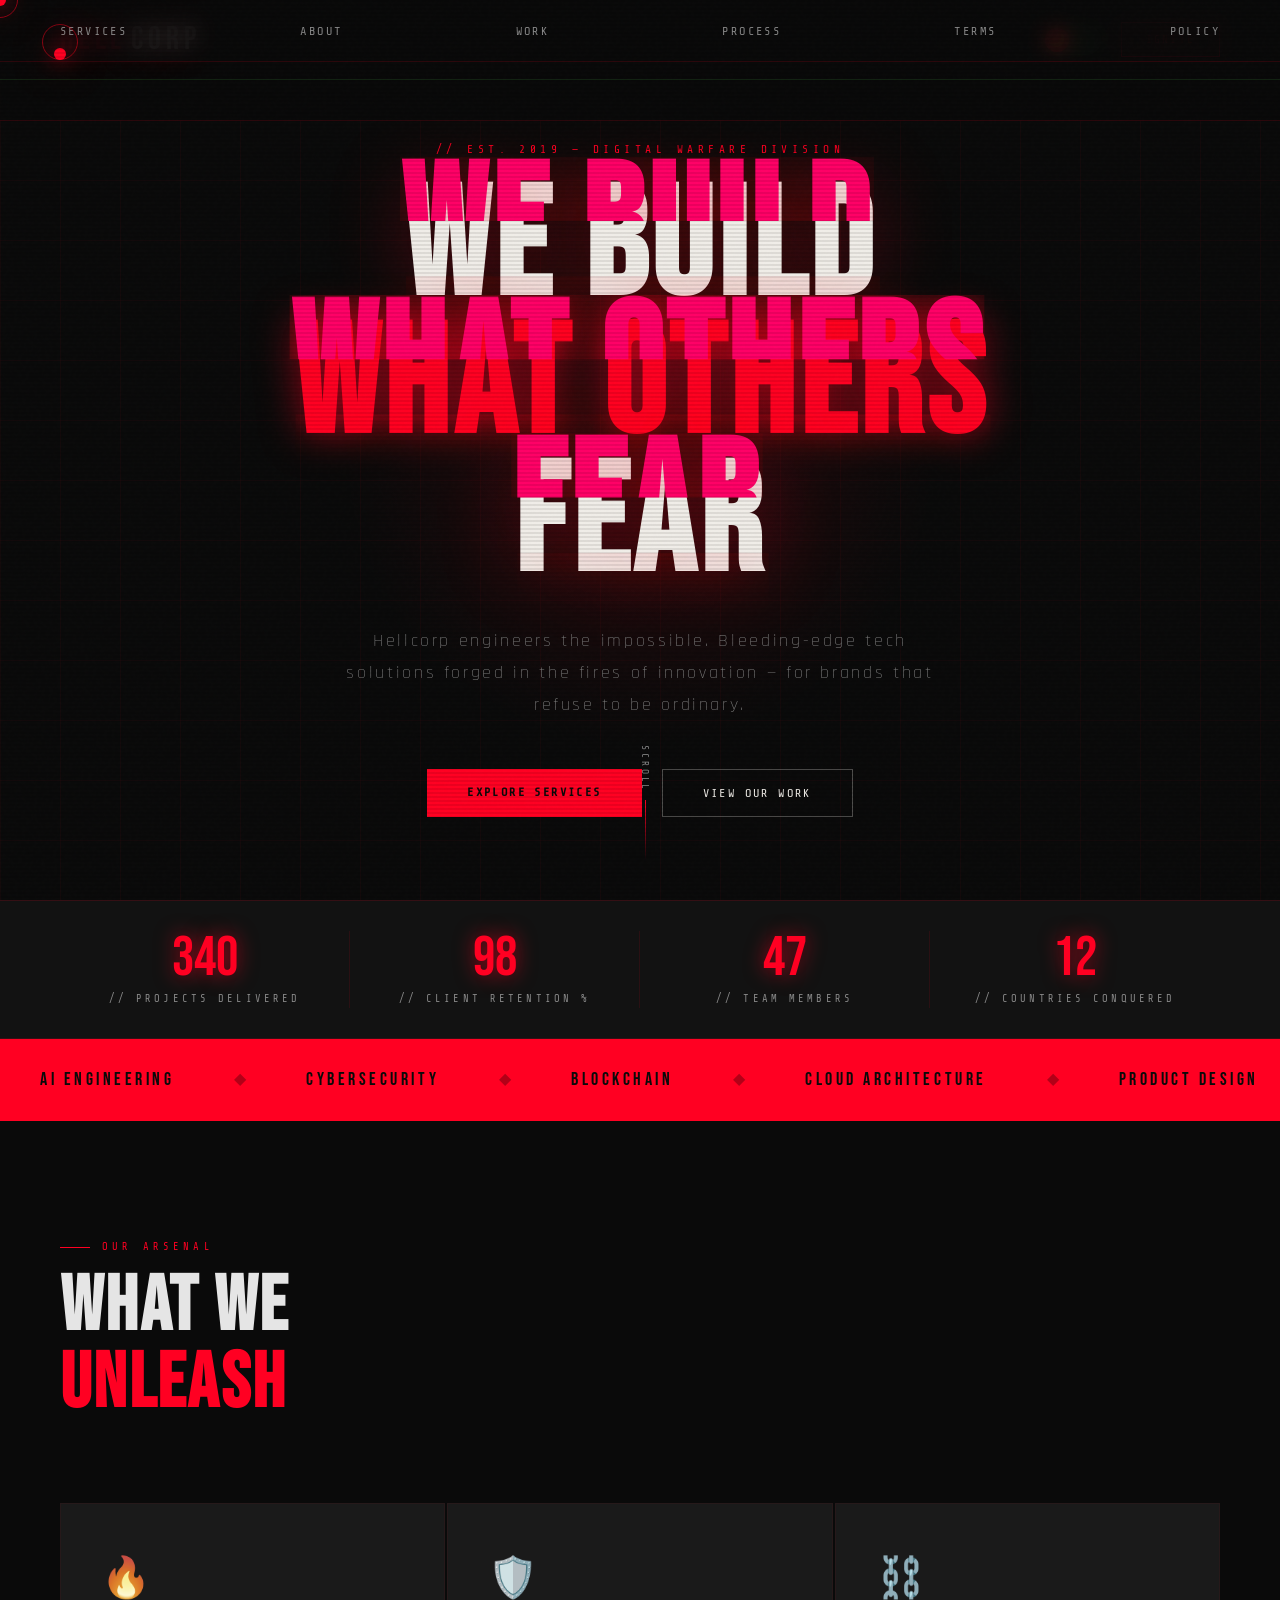
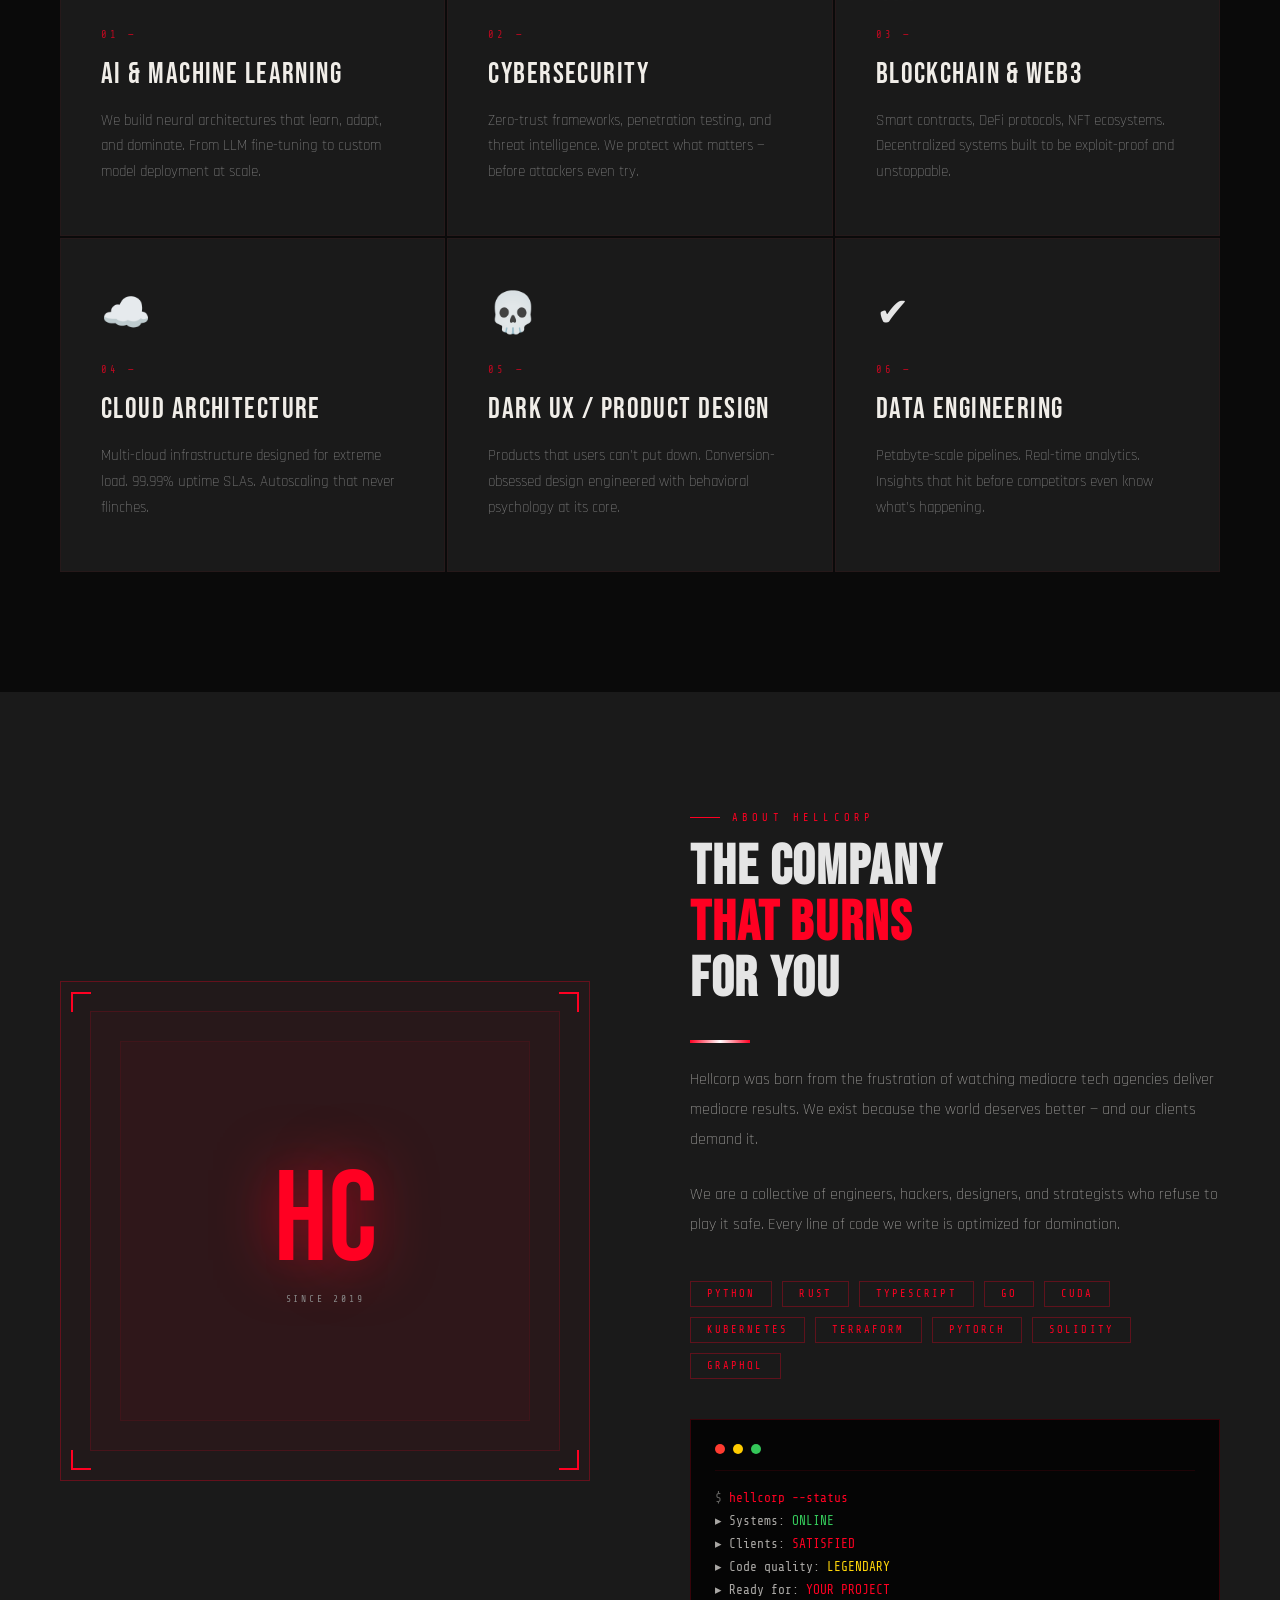
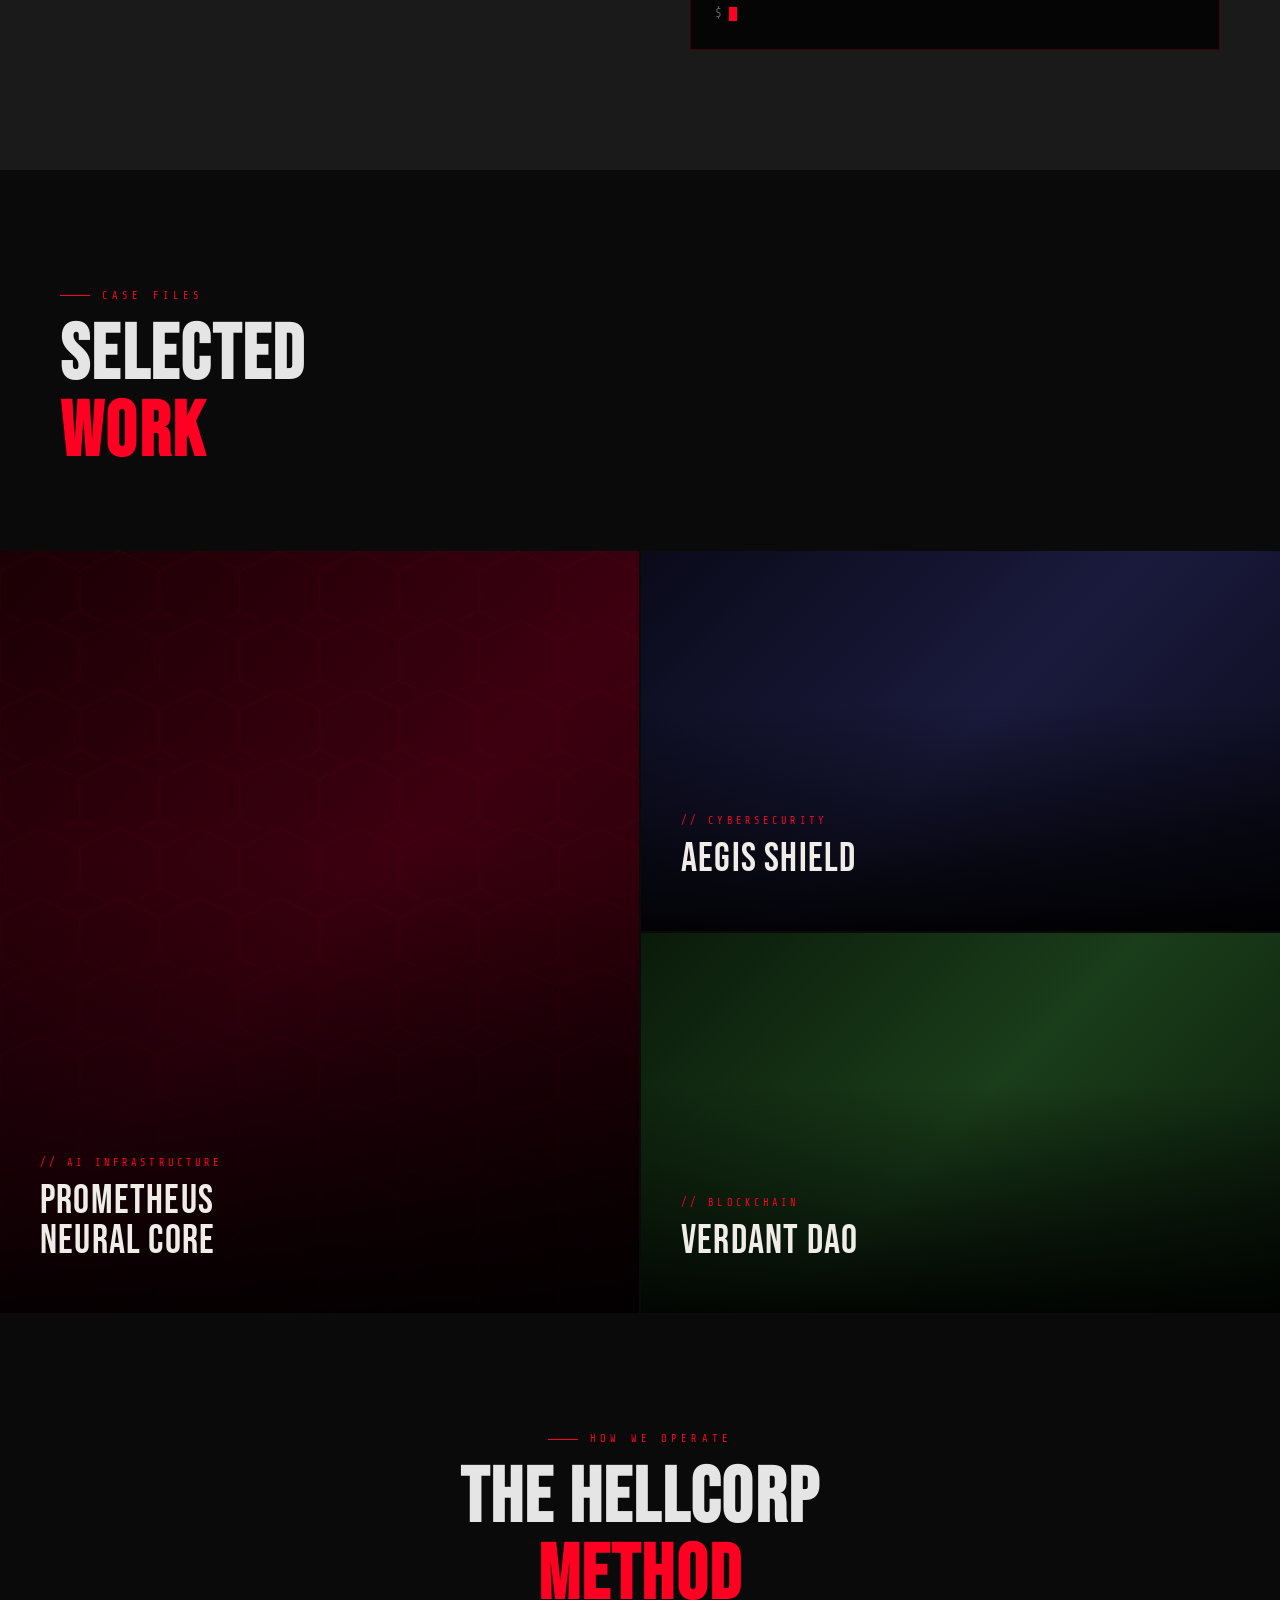
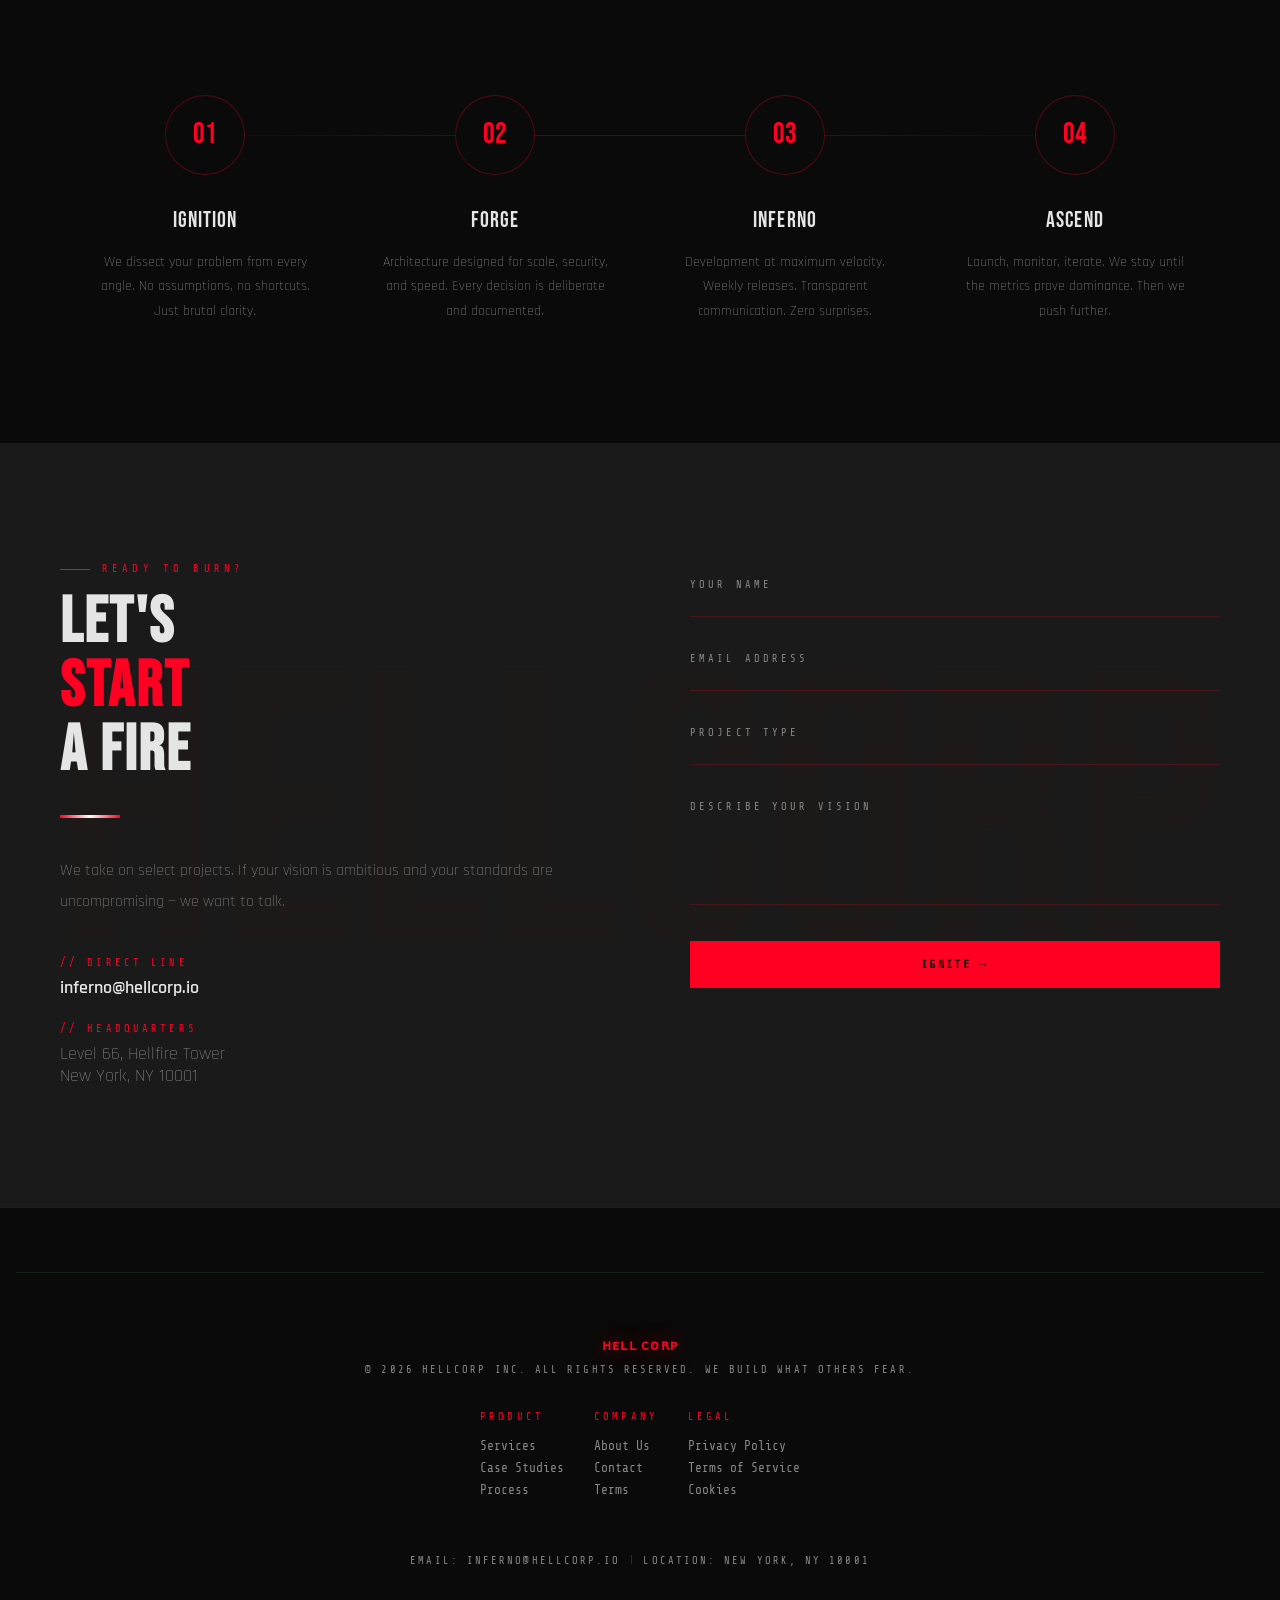
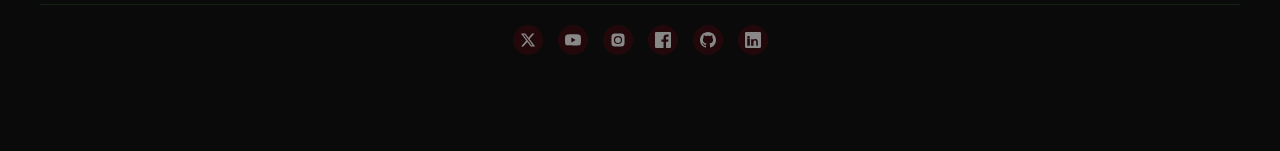
==== commit 10d6c356: "Update 123.html" ====
--- a/123.html
+++ b/123.html
@@ -3,16 +3,19 @@
 <head>
 <meta charset="UTF-8">
 <meta name="viewport" content="width=device-width, initial-scale=1.0">
-<title>ʜᴇʟʟ ᴄᴏʀᴘ — WE BUILD WHAT OTHERS FEAR</title>
+<title>ʜᴇʟʟx ᴄᴏʀᴘ | ᴡᴇ ʙᴜɪʟᴅ ᴡʜᴀᴛ ᴏᴛʜᴇʀꜱ ꜰᴇᴀʀ</title>
 <link href="https://fonts.googleapis.com/css2?family=Bebas+Neue&family=Share+Tech+Mono&family=Rajdhani:wght@300;400;600;700&display=swap" rel="stylesheet">
 <style>
   :root {
     --hell-red: #FF0022;
+    --hell-orange: #FF4500;
+    --ember: #FF6B00;
     --ash: #1A1A1A;
     --void: #0A0A0A;
+    --smoke: #2D2D2D;
     --white: #F0EDE8;
     --dim: #888888;
-    --glow: rgba(255,0,34,0.5);
+    --glow: rgba(255,0,34,0.6);
   }
   * { margin:0; padding:0; box-sizing:border-box; }
   html { scroll-behavior: smooth; }
@@ -23,8 +26,6 @@
     cursor: none;
     overflow-x: hidden;
   }
-
-  /* SMOOTH CURSOR */
   .cursor {
     position: fixed;
     width: 12px; height: 12px;
@@ -32,25 +33,38 @@
     border-radius: 50%;
     pointer-events: none;
     z-index: 9999;
-    transform: translate(-50%, -50%);
-    box-shadow: 0 0 15px var(--glow);
-    will-change: transform;
-    transition: transform 0.08s ease;
+    transform: translate(-50%,-50%);
+    transition: transform 0.1s;
+    box-shadow: 0 0 20px var(--glow), 0 0 40px var(--glow);
   }
   .cursor-ring {
     position: fixed;
     width: 36px; height: 36px;
-    border: 1px solid rgba(255,0,34,0.4);
+    border: 1px solid rgba(255,0,34,0.5);
     border-radius: 50%;
     pointer-events: none;
     z-index: 9998;
-    transform: translate(-50%, -50%);
-    will-change: transform;
-    transition: all 0.2s ease;
-  }
-
-  /* HEADER STYLE (from your header.html) */
-  header {
+    transform: translate(-50%,-50%);
+    transition: all 0.15s ease;
+  }
+  body::before {
+    content: '';
+    position: fixed;
+    inset: 0;
+    background-image: url("data:image/svg+xml,%3Csvg viewBox='0 0 256 256' xmlns='http://www.w3.org/2000/svg'%3E%3Cfilter id='n'%3E%3CfeTurbulence type='fractalNoise' baseFrequency='0.9' numOctaves='4' stitchTiles='stitch'/%3E%3C/filter%3E%3Crect width='100%25' height='100%25' filter='url(%23n)' opacity='0.04'/%3E%3C/svg%3E");
+    pointer-events: none;
+    z-index: 9000;
+    opacity: 0.35;
+  }
+  body::after {
+    content: '';
+    position: fixed;
+    inset: 0;
+    background: repeating-linear-gradient(0deg, transparent, transparent 2px, rgba(0,0,0,0.08) 2px, rgba(0,0,0,0.08) 4px);
+    pointer-events: none;
+    z-index: 9001;
+  }
+  nav {
     position: fixed;
     top: 0; left: 0; right: 0;
     z-index: 1000;
@@ -59,18 +73,25 @@
     align-items: center;
     padding: 20px 60px;
     border-bottom: 1px solid rgba(255,0,34,0.15);
-    background: rgba(10,10,10,0.9);
+    background: rgba(10,10,10,0.85);
     backdrop-filter: blur(10px);
   }
-  .header-logo {
+  .logo {
     font-family: 'Bebas Neue', sans-serif;
     font-size: 2rem;
     letter-spacing: 0.15em;
     color: var(--hell-red);
-    text-shadow: 0 0 20px var(--glow);
-    text-decoration: none;
-  }
-  .header-logo span { color: var(--white); }
+    text-shadow: 0 0 30px var(--glow);
+    animation: flicker 4s infinite;
+  }
+  .logo span { color: var(--white); }
+  @keyframes flicker {
+    0%,95%,100% { opacity:1; }
+    96% { opacity:0.8; }
+    97% { opacity:1; }
+    98% { opacity:0.6; }
+    99% { opacity:1; }
+  }
   .nav-links {
     display: flex;
     gap: 40px;
@@ -83,8 +104,19 @@
     color: var(--dim);
     text-decoration: none;
     text-transform: uppercase;
-  }
-  .nav-links a:hover { color: var(--hell-red); }
+    transition: color 0.3s, text-shadow 0.3s;
+    position: relative;
+  }
+  .nav-links a::after {
+    content: '';
+    position: absolute;
+    bottom: -4px; left: 0;
+    width: 0; height: 1px;
+    background: var(--hell-red);
+    transition: width 0.3s;
+  }
+  .nav-links a:hover { color: var(--hell-red); text-shadow: 0 0 15px var(--glow); }
+  .nav-links a:hover::after { width: 100%; }
   .nav-btn {
     font-family: 'Share Tech Mono', monospace;
     font-size: 0.7rem;
@@ -94,89 +126,227 @@
     color: var(--hell-red);
     background: transparent;
     padding: 10px 24px;
+    cursor: none;
     transition: all 0.3s;
-  }
-  .nav-btn:hover {
+    position: relative;
+    overflow: hidden;
+  }
+  .nav-btn::before {
+    content: '';
+    position: absolute;
+    inset: 0;
     background: var(--hell-red);
-    color: var(--void);
-  }
-
-  /* HERO */
+    transform: scaleX(0);
+    transform-origin: left;
+    transition: transform 0.3s;
+    z-index: -1;
+  }
+  .nav-btn:hover { color: var(--void); }
+  .nav-btn:hover::before { transform: scaleX(1); }
   .hero {
     min-height: 100vh;
     display: flex;
     align-items: center;
     justify-content: center;
     position: relative;
+    overflow: hidden;
     padding: 120px 60px 60px;
   }
   .grid-bg {
     position: absolute;
     inset: 0;
-    background-image: linear-gradient(rgba(255,0,34,0.03) 1px, transparent 1px), linear-gradient(90deg, rgba(255,0,34,0.03) 1px, transparent 1px);
-    background-size: 80px 80px;
+    background-image:
+      linear-gradient(rgba(255,0,34,0.04) 1px, transparent 1px),
+      linear-gradient(90deg, rgba(255,0,34,0.04) 1px, transparent 1px);
+    background-size: 60px 60px;
+    animation: gridMove 20s linear infinite;
+  }
+  @keyframes gridMove {
+    0% { transform: perspective(500px) rotateX(20deg) translateY(0); }
+    100% { transform: perspective(500px) rotateX(20deg) translateY(60px); }
   }
   .hero-glow {
     position: absolute;
-    width: 500px; height: 500px;
+    width: 600px; height: 600px;
     border-radius: 50%;
-    background: radial-gradient(circle, rgba(255,0,34,0.08) 0%, transparent 70%);
+    background: radial-gradient(circle, rgba(255,0,34,0.12) 0%, transparent 70%);
     top: 50%; left: 50%;
     transform: translate(-50%, -50%);
-  }
-  .hero-content { position: relative; z-index: 10; text-align: center; max-width: 1000px; }
-  .hero-tag { font-family: 'Share Tech Mono', monospace; font-size: 0.7rem; letter-spacing: 0.4em; color: var(--hell-red); margin-bottom: 24px; }
+    animation: pulse 3s ease-in-out infinite;
+  }
+  @keyframes pulse {
+    0%,100% { transform: translate(-50%,-50%) scale(1); opacity:0.6; }
+    50% { transform: translate(-50%,-50%) scale(1.2); opacity:1; }
+  }
+  .particles { position: absolute; inset: 0; overflow: hidden; pointer-events: none; }
+  .particle {
+    position: absolute;
+    width: 2px; height: 2px;
+    background: var(--hell-red);
+    border-radius: 50%;
+    animation: rise linear infinite;
+    box-shadow: 0 0 6px var(--glow);
+  }
+  @keyframes rise {
+    0% { transform: translateY(100vh) translateX(0); opacity: 0; }
+    10% { opacity: 1; }
+    90% { opacity: 1; }
+    100% { transform: translateY(-100px) translateX(40px); opacity: 0; }
+  }
+  .hero-content {
+    position: relative;
+    z-index: 10;
+    text-align: center;
+    max-width: 1000px;
+  }
+  .hero-tag {
+    font-family: 'Share Tech Mono', monospace;
+    font-size: 0.7rem;
+    letter-spacing: 0.4em;
+    color: var(--hell-red);
+    text-transform: uppercase;
+    margin-bottom: 24px;
+    animation: fadeUp 0.8s ease 0.2s both;
+  }
   .hero-title {
     font-family: 'Bebas Neue', sans-serif;
     font-size: clamp(5rem, 12vw, 11rem);
     line-height: 0.9;
     letter-spacing: 0.03em;
     color: var(--white);
-  }
-  .hero-title .red { color: var(--hell-red); }
+    text-shadow: 0 0 80px rgba(255,0,34,0.3);
+    animation: fadeUp 0.8s ease 0.4s both;
+    position: relative;
+  }
+  .hero-title .red { color: var(--hell-red); text-shadow: 0 0 40px var(--glow); }
+  .glitch { position: relative; }
+  .glitch::before, .glitch::after {
+    content: attr(data-text);
+    position: absolute;
+    top: 0; left: 0;
+    width: 100%; height: 100%;
+    font-family: 'Bebas Neue', sans-serif;
+    font-size: inherit;
+    line-height: inherit;
+    letter-spacing: inherit;
+  }
+  .glitch::before {
+    color: #FF0066;
+    animation: glitch1 3s infinite 1s;
+    clip-path: polygon(0 0, 100% 0, 100% 35%, 0 35%);
+    transform: translateX(-3px);
+  }
+  .glitch::after {
+    color: #00FFFF;
+    animation: glitch2 3s infinite 1s;
+    clip-path: polygon(0 65%, 100% 65%, 100% 100%, 0 100%);
+    transform: translateX(3px);
+  }
+  @keyframes glitch1 {
+    0%,100% { opacity:0; transform: translateX(-3px); }
+    92%,95% { opacity:0; }
+    93%,94% { opacity:0.8; transform: translateX(-6px) skewX(-5deg); }
+  }
+  @keyframes glitch2 {
+    0%,100% { opacity:0; transform: translateX(3px); }
+    92%,95% { opacity:0; }
+    93%,94% { opacity:0.8; transform: translateX(6px) skewX(5deg); }
+  }
   .hero-sub {
+    font-family: 'Rajdhani', sans-serif;
     font-size: 1.1rem;
     font-weight: 300;
     letter-spacing: 0.15em;
     color: var(--dim);
     margin-top: 32px;
     line-height: 1.8;
+    max-width: 600px;
+    margin-left: auto;
+    margin-right: auto;
+    animation: fadeUp 0.8s ease 0.6s both;
   }
   .hero-btns {
     display: flex;
     gap: 20px;
     justify-content: center;
     margin-top: 48px;
-  }
-  .btn-primary, .btn-secondary {
+    animation: fadeUp 0.8s ease 0.8s both;
+  }
+  .btn-primary {
     font-family: 'Share Tech Mono', monospace;
     font-size: 0.75rem;
     letter-spacing: 0.2em;
     text-transform: uppercase;
+    background: var(--hell-red);
+    color: var(--void);
+    border: none;
     padding: 16px 40px;
+    cursor: none;
+    font-weight: 700;
+    position: relative;
+    overflow: hidden;
     transition: all 0.3s;
-  }
-  .btn-primary { background: var(--hell-red); color: var(--void); border: none; }
-  .btn-secondary { background: transparent; color: var(--white); border: 1px solid rgba(240,237,232,0.3); }
-
-  /* PARTICLES */
-  .particles { position: absolute; inset: 0; overflow: hidden; pointer-events: none; }
-  .particle {
-    position: absolute;
-    width: 2px; height: 2px;
-    background: var(--hell-red);
-    border-radius: 50%;
-    box-shadow: 0 0 4px var(--glow);
-    animation: rise 12s linear infinite;
-  }
-  @keyframes rise {
-    0% { transform: translateY(100vh); opacity: 0; }
-    10% { opacity: 0.8; }
-    90% { opacity: 0.8; }
-    100% { transform: translateY(-150px); opacity: 0; }
-  }
-
-  /* MAIN SECTIONS */
+    text-decoration: none;
+    display: inline-block;
+  }
+  .btn-primary::after {
+    content: '';
+    position: absolute;
+    inset: 0;
+    background: linear-gradient(135deg, transparent 40%, rgba(255,255,255,0.2) 50%, transparent 60%);
+    transform: translateX(-100%);
+    transition: transform 0.5s;
+  }
+  .btn-primary:hover { box-shadow: 0 0 40px var(--glow); transform: translateY(-2px); }
+  .btn-primary:hover::after { transform: translateX(200%); }
+  .btn-secondary {
+    font-family: 'Share Tech Mono', monospace;
+    font-size: 0.75rem;
+    letter-spacing: 0.2em;
+    text-transform: uppercase;
+    background: transparent;
+    color: var(--white);
+    border: 1px solid rgba(240,237,232,0.3);
+    padding: 16px 40px;
+    cursor: none;
+    transition: all 0.3s;
+    text-decoration: none;
+    display: inline-block;
+  }
+  .btn-secondary:hover { border-color: var(--white); background: rgba(240,237,232,0.05); }
+  .scroll-ind {
+    position: absolute;
+    bottom: 40px;
+    left: 50%;
+    transform: translateX(-50%);
+    display: flex;
+    flex-direction: column;
+    align-items: center;
+    gap: 8px;
+    animation: fadeUp 1s ease 1.2s both;
+  }
+  .scroll-line {
+    width: 1px;
+    height: 60px;
+    background: linear-gradient(to bottom, var(--hell-red), transparent);
+    animation: scrollAnim 2s ease-in-out infinite;
+  }
+  @keyframes scrollAnim {
+    0%,100% { transform: scaleY(1); opacity:1; }
+    50% { transform: scaleY(0.5); opacity:0.5; }
+  }
+  .scroll-txt {
+    font-family: 'Share Tech Mono', monospace;
+    font-size: 0.6rem;
+    letter-spacing: 0.3em;
+    color: var(--dim);
+    text-transform: uppercase;
+    writing-mode: vertical-lr;
+  }
+  @keyframes fadeUp {
+    from { opacity:0; transform: translateY(30px); }
+    to { opacity:1; transform: translateY(0); }
+  }
   .stats {
     border-top: 1px solid rgba(255,0,34,0.15);
     border-bottom: 1px solid rgba(255,0,34,0.15);
@@ -184,139 +354,556 @@
     padding: 30px 60px;
     display: grid;
     grid-template-columns: repeat(4, 1fr);
-  }
-  .stat { text-align: center; padding: 0 40px; border-right: 1px solid rgba(255,0,34,0.1); }
+    gap: 0;
+  }
+  .stat {
+    text-align: center;
+    padding: 0 40px;
+    border-right: 1px solid rgba(255,0,34,0.1);
+    position: relative;
+  }
   .stat:last-child { border-right: none; }
-  .stat-num { font-family: 'Bebas Neue', sans-serif; font-size: 3.5rem; color: var(--hell-red); }
-  .stat-label { font-family: 'Share Tech Mono', monospace; font-size: 0.65rem; letter-spacing: 0.3em; color: var(--dim); text-transform: uppercase; }
-
-  .section { padding: 120px 60px; position: relative; }
-  .section-header { margin-bottom: 80px; }
-  .section-tag { font-family: 'Share Tech Mono', monospace; font-size: 0.65rem; letter-spacing: 0.4em; color: var(--hell-red); text-transform: uppercase; margin-bottom: 16px; }
-  .section-title { font-family: 'Bebas Neue', sans-serif; font-size: clamp(3rem, 6vw, 6rem); line-height: 1; letter-spacing: 0.03em; }
-
-  .services-grid { display: grid; grid-template-columns: repeat(3, 1fr); gap: 2px; }
-  .service-card { background: var(--ash); padding: 50px 40px; transition: all 0.4s; }
-  .service-card:hover { transform: translateY(-4px); background: #222; }
-  .service-icon { font-size: 2.5rem; margin-bottom: 24px; }
-  .service-num { font-family: 'Share Tech Mono', monospace; font-size: 0.65rem; letter-spacing: 0.3em; color: var(--hell-red); margin-bottom: 16px; }
-  .service-title { font-family: 'Bebas Neue', sans-serif; font-size: 1.8rem; margin-bottom: 16px; }
-  .service-desc { font-size: 0.95rem; color: var(--dim); line-height: 1.7; }
-
-  .about-grid { display: grid; grid-template-columns: 1fr 1fr; gap: 100px; align-items: center; }
-  .about-visual { position: relative; height: 500px; }
-  .about-box { position: absolute; border: 1px solid rgba(255,0,34,0.3); background: rgba(255,0,34,0.03); }
-  .about-box-1 { inset: 0; } .about-box-2 { inset: 30px; } .about-box-3 { inset: 60px; }
-  .hell-symbol { font-family: 'Bebas Neue', sans-serif; font-size: 8rem; color: var(--hell-red); }
-
-  .projects-grid { display: grid; grid-template-columns: repeat(2, 1fr); gap: 2px; }
-  .project-card { position: relative; height: 380px; overflow: hidden; background: var(--ash); }
-  .project-card:first-child { grid-row: span 2; height: auto; }
-  .project-bg { position: absolute; inset: 0; transition: transform 0.6s ease; }
+  .stat-num {
+    font-family: 'Bebas Neue', sans-serif;
+    font-size: 3.5rem;
+    color: var(--hell-red);
+    text-shadow: 0 0 20px var(--glow);
+    line-height: 1;
+    display: block;
+  }
+  .stat-label {
+    font-family: 'Share Tech Mono', monospace;
+    font-size: 0.65rem;
+    letter-spacing: 0.3em;
+    color: var(--dim);
+    text-transform: uppercase;
+    margin-top: 4px;
+  }
+  .section {
+    padding: 120px 60px;
+    position: relative;
+  }
+  .section-header {
+    margin-bottom: 80px;
+    position: relative;
+  }
+  .section-tag {
+    font-family: 'Share Tech Mono', monospace;
+    font-size: 0.65rem;
+    letter-spacing: 0.4em;
+    color: var(--hell-red);
+    text-transform: uppercase;
+    margin-bottom: 16px;
+    display: flex;
+    align-items: center;
+    gap: 12px;
+  }
+  .section-tag::before {
+    content: '';
+    width: 30px; height: 1px;
+    background: var(--hell-red);
+  }
+  .section-title {
+    font-family: 'Bebas Neue', sans-serif;
+    font-size: clamp(3rem, 6vw, 6rem);
+    line-height: 1;
+    letter-spacing: 0.03em;
+  }
+  .services-grid {
+    display: grid;
+    grid-template-columns: repeat(3, 1fr);
+    gap: 2px;
+  }
+  .service-card {
+    background: var(--ash);
+    padding: 50px 40px;
+    position: relative;
+    overflow: hidden;
+    cursor: none;
+    transition: all 0.4s;
+    border: 1px solid rgba(255,0,34,0.05);
+  }
+  .service-card::before {
+    content: '';
+    position: absolute;
+    bottom: 0; left: 0;
+    width: 100%; height: 2px;
+    background: var(--hell-red);
+    transform: scaleX(0);
+    transform-origin: left;
+    transition: transform 0.4s;
+  }
+  .service-card::after {
+    content: '';
+    position: absolute;
+    inset: 0;
+    background: linear-gradient(135deg, rgba(255,0,34,0.05), transparent);
+    opacity: 0;
+    transition: opacity 0.4s;
+  }
+  .service-card:hover {
+    transform: translateY(-4px);
+    background: #222;
+    border-color: rgba(255,0,34,0.2);
+  }
+  .service-card:hover::before { transform: scaleX(1); }
+  .service-card:hover::after { opacity: 1; }
+  .service-icon {
+    font-size: 2.5rem;
+    margin-bottom: 24px;
+    display: block;
+    filter: grayscale(0.3);
+    transition: filter 0.3s;
+  }
+  .service-card:hover .service-icon { filter: none; }
+  .service-num {
+    font-family: 'Share Tech Mono', monospace;
+    font-size: 0.65rem;
+    letter-spacing: 0.3em;
+    color: var(--hell-red);
+    margin-bottom: 16px;
+    opacity: 0.7;
+  }
+  .service-title {
+    font-family: 'Bebas Neue', sans-serif;
+    font-size: 1.8rem;
+    letter-spacing: 0.05em;
+    margin-bottom: 16px;
+    color: var(--white);
+  }
+  .service-desc {
+    font-size: 0.95rem;
+    font-weight: 300;
+    color: var(--dim);
+    line-height: 1.7;
+  }
+  .service-arrow {
+    position: absolute;
+    bottom: 30px; right: 30px;
+    font-size: 1.5rem;
+    color: var(--hell-red);
+    opacity: 0;
+    transform: translate(-10px, 10px);
+    transition: all 0.3s;
+  }
+  .service-card:hover .service-arrow { opacity: 1; transform: translate(0,0); }
+  .marquee-section {
+    padding: 30px 0;
+    background: var(--hell-red);
+    overflow: hidden;
+    white-space: nowrap;
+  }
+  .marquee-track {
+    display: inline-flex;
+    animation: marquee 20s linear infinite;
+  }
+  .marquee-item {
+    font-family: 'Bebas Neue', sans-serif;
+    font-size: 1.1rem;
+    letter-spacing: 0.2em;
+    color: var(--void);
+    margin: 0 40px;
+    text-transform: uppercase;
+  }
+  .marquee-dot {
+    color: rgba(0,0,0,0.3);
+    margin: 0 20px;
+  }
+  @keyframes marquee {
+    from { transform: translateX(0); }
+    to { transform: translateX(-50%); }
+  }
+  .about-grid {
+    display: grid;
+    grid-template-columns: 1fr 1fr;
+    gap: 100px;
+    align-items: center;
+  }
+  .about-visual {
+    position: relative;
+    height: 500px;
+  }
+  .about-box {
+    position: absolute;
+    border: 1px solid rgba(255,0,34,0.3);
+    background: rgba(255,0,34,0.03);
+  }
+  .about-box-1 { inset: 0; animation: boxFloat1 6s ease-in-out infinite; }
+  .about-box-2 { inset: 30px; border-color: rgba(255,0,34,0.15); animation: boxFloat2 8s ease-in-out infinite; }
+  .about-box-3 { inset: 60px; border-color: rgba(255,0,34,0.08); animation: boxFloat1 10s ease-in-out infinite reverse; }
+  @keyframes boxFloat1 {
+    0%,100% { transform: translate(0,0) rotate(0deg); }
+    50% { transform: translate(5px,-5px) rotate(0.5deg); }
+  }
+  @keyframes boxFloat2 {
+    0%,100% { transform: translate(0,0) rotate(0deg); }
+    50% { transform: translate(-5px,5px) rotate(-0.5deg); }
+  }
+  .about-center {
+    position: absolute;
+    top: 50%; left: 50%;
+    transform: translate(-50%,-50%);
+    text-align: center;
+  }
+  .hell-symbol {
+    font-family: 'Bebas Neue', sans-serif;
+    font-size: 8rem;
+    color: var(--hell-red);
+    text-shadow: 0 0 60px var(--glow);
+    line-height: 1;
+    animation: symbolPulse 3s ease-in-out infinite;
+  }
+  @keyframes symbolPulse {
+    0%,100% { text-shadow: 0 0 60px var(--glow); }
+    50% { text-shadow: 0 0 100px var(--glow), 0 0 150px rgba(255,0,34,0.3); }
+  }
+  .corner-mark {
+    position: absolute;
+    width: 20px; height: 20px;
+    border-color: var(--hell-red);
+    border-style: solid;
+  }
+  .corner-mark.tl { top: 10px; left: 10px; border-width: 2px 0 0 2px; }
+  .corner-mark.tr { top: 10px; right: 10px; border-width: 2px 2px 0 0; }
+  .corner-mark.bl { bottom: 10px; left: 10px; border-width: 0 0 2px 2px; }
+  .corner-mark.br { bottom: 10px; right: 10px; border-width: 0 2px 2px 0; }
+  .about-text p {
+    font-size: 1rem;
+    font-weight: 300;
+    color: rgba(240,237,232,0.7);
+    line-height: 1.9;
+    margin-bottom: 24px;
+  }
+  .tech-tags {
+    display: flex;
+    flex-wrap: wrap;
+    gap: 10px;
+    margin-top: 40px;
+  }
+  .tag {
+    font-family: 'Share Tech Mono', monospace;
+    font-size: 0.65rem;
+    letter-spacing: 0.2em;
+    text-transform: uppercase;
+    border: 1px solid rgba(255,0,34,0.3);
+    color: var(--hell-red);
+    padding: 6px 16px;
+    position: relative;
+    overflow: hidden;
+    transition: all 0.3s;
+    cursor: none;
+  }
+  .tag:hover {
+    background: rgba(255,0,34,0.1);
+    border-color: var(--hell-red);
+  }
+  .projects-grid {
+    display: grid;
+    grid-template-columns: repeat(2, 1fr);
+    gap: 2px;
+  }
+  .project-card {
+    position: relative;
+    height: 380px;
+    overflow: hidden;
+    cursor: none;
+    background: var(--ash);
+  }
+  .project-card:first-child {
+    grid-row: span 2;
+    height: auto;
+  }
+  .project-bg {
+    position: absolute;
+    inset: 0;
+    transition: transform 0.6s ease;
+  }
   .project-card:hover .project-bg { transform: scale(1.05); }
-  .project-overlay { position: absolute; inset: 0; background: linear-gradient(to top, rgba(0,0,0,0.9) 0%, transparent 60%); display: flex; flex-direction: column; justify-content: flex-end; padding: 40px; }
-  .project-cat { font-family: 'Share Tech Mono', monospace; font-size: 0.65rem; letter-spacing: 0.3em; color: var(--hell-red); }
-  .project-name { font-family: 'Bebas Neue', sans-serif; font-size: 2.5rem; margin-bottom: 12px; }
-
-  .process-grid { display: grid; grid-template-columns: repeat(4, 1fr); gap: 0; }
-  .process-step { padding: 0 30px; text-align: center; }
+  .project-bg-1 { background: linear-gradient(135deg, #1a0005, #3d0010, #1a0005); }
+  .project-bg-2 { background: linear-gradient(135deg, #0a0a1a, #1a1a3d, #0a0a1a); }
+  .project-bg-3 { background: linear-gradient(135deg, #0a1a0a, #1a3d1a, #0a1a0a); }
+  .project-pattern {
+    position: absolute;
+    inset: 0;
+    opacity: 0.1;
+  }
+  .project-overlay {
+    position: absolute;
+    inset: 0;
+    background: linear-gradient(to top, rgba(0,0,0,0.9) 0%, transparent 60%);
+    display: flex;
+    flex-direction: column;
+    justify-content: flex-end;
+    padding: 40px;
+    transition: all 0.4s;
+  }
+  .project-card:hover .project-overlay {
+    background: linear-gradient(to top, rgba(0,0,0,0.95) 0%, rgba(0,0,0,0.3) 100%);
+  }
+  .project-cat {
+    font-family: 'Share Tech Mono', monospace;
+    font-size: 0.65rem;
+    letter-spacing: 0.3em;
+    color: var(--hell-red);
+    text-transform: uppercase;
+    margin-bottom: 12px;
+  }
+  .project-name {
+    font-family: 'Bebas Neue', sans-serif;
+    font-size: 2.5rem;
+    letter-spacing: 0.03em;
+    color: var(--white);
+    margin-bottom: 12px;
+    line-height: 1;
+  }
+  .project-desc {
+    font-size: 0.9rem;
+    color: rgba(240,237,232,0.6);
+    font-weight: 300;
+    line-height: 1.6;
+    max-height: 0;
+    overflow: hidden;
+    transition: max-height 0.4s;
+  }
+  .project-card:hover .project-desc { max-height: 100px; }
+  .process-grid {
+    display: grid;
+    grid-template-columns: repeat(4, 1fr);
+    gap: 0;
+    position: relative;
+  }
+  .process-grid::before {
+    content: '';
+    position: absolute;
+    top: 40px;
+    left: 12.5%;
+    right: 12.5%;
+    height: 1px;
+    background: linear-gradient(to right, transparent, rgba(255,0,34,0.3), rgba(255,0,34,0.3), transparent);
+  }
+  .process-step {
+    padding: 0 30px;
+    text-align: center;
+    position: relative;
+  }
   .step-num {
     width: 80px; height: 80px;
     border: 1px solid rgba(255,0,34,0.3);
     border-radius: 50%;
-    display: flex; align-items: center; justify-content: center;
+    display: flex;
+    align-items: center;
+    justify-content: center;
     margin: 0 auto 32px;
-    font-family: 'Bebas Neue', sans-serif; font-size: 1.8rem; color: var(--hell-red);
-  }
-
-  .contact-section { background: var(--ash); padding: 120px 60px; }
-  .contact-inner { display: grid; grid-template-columns: 1fr 1fr; gap: 100px; }
-  .contact-form { display: flex; flex-direction: column; gap: 20px; }
+    font-family: 'Bebas Neue', sans-serif;
+    font-size: 1.8rem;
+    color: var(--hell-red);
+    background: var(--void);
+    position: relative;
+    z-index: 1;
+    transition: all 0.3s;
+    cursor: none;
+  }
+  .step-num:hover {
+    background: var(--hell-red);
+    color: var(--void);
+    box-shadow: 0 0 30px var(--glow);
+    border-color: var(--hell-red);
+  }
+  .step-title {
+    font-family: 'Bebas Neue', sans-serif;
+    font-size: 1.4rem;
+    letter-spacing: 0.05em;
+    margin-bottom: 16px;
+  }
+  .step-desc {
+    font-size: 0.9rem;
+    font-weight: 300;
+    color: var(--dim);
+    line-height: 1.7;
+  }
+  .contact-section {
+    background: var(--ash);
+    padding: 120px 60px;
+    position: relative;
+    overflow: hidden;
+  }
+  .contact-section::before {
+    content: 'HELLCORP';
+    position: absolute;
+    font-family: 'Bebas Neue', sans-serif;
+    font-size: 30vw;
+    color: rgba(255,0,34,0.02);
+    top: 50%;
+    left: 50%;
+    transform: translate(-50%,-50%);
+    white-space: nowrap;
+    pointer-events: none;
+    line-height: 1;
+  }
+  .contact-inner {
+    display: grid;
+    grid-template-columns: 1fr 1fr;
+    gap: 100px;
+    align-items: start;
+    position: relative;
+    z-index: 1;
+  }
+  .contact-form {
+    display: flex;
+    flex-direction: column;
+    gap: 20px;
+  }
+  .form-group {
+    position: relative;
+  }
   .form-input, .form-textarea {
-    width: 100%; background: transparent; border: none; border-bottom: 1px solid rgba(255,0,34,0.2);
-    color: var(--white); font-size: 1rem; padding: 16px 0;
+    width: 100%;
+    background: transparent;
+    border: none;
+    border-bottom: 1px solid rgba(255,0,34,0.2);
+    color: var(--white);
+    font-family: 'Rajdhani', sans-serif;
+    font-size: 1rem;
+    font-weight: 300;
+    padding: 16px 0;
+    outline: none;
+    transition: border-color 0.3s;
+  }
+  .form-input:focus, .form-textarea:focus {
+    border-bottom-color: var(--hell-red);
   }
   .form-textarea { height: 120px; resize: none; }
-
-  /* FOOTER STYLE (from your footer.html) */
+  .form-label {
+    position: absolute;
+    top: 16px; left: 0;
+    font-family: 'Share Tech Mono', monospace;
+    font-size: 0.65rem;
+    letter-spacing: 0.3em;
+    text-transform: uppercase;
+    color: var(--dim);
+    transition: all 0.3s;
+    pointer-events: none;
+  }
+  .form-input:focus ~ .form-label,
+  .form-input:not(:placeholder-shown) ~ .form-label,
+  .form-textarea:focus ~ .form-label,
+  .form-textarea:not(:placeholder-shown) ~ .form-label {
+    top: -12px;
+    font-size: 0.55rem;
+    color: var(--hell-red);
+  }
+  .form-input::placeholder, .form-textarea::placeholder { color: transparent; }
   footer {
     background: var(--void);
     border-top: 1px solid rgba(255,0,34,0.1);
-    padding: 4rem 1rem 3rem;
+    padding: 40px 60px;
     display: flex;
-    justify-content: center;
+    justify-content: space-between;
     align-items: center;
-    width: 100%;
-  }
-  .footer-inner {
-    display: flex;
-    align-items: center;
-    gap: 15px;
-    color: var(--dim);
-    font-size: 0.82rem;
-    flex-wrap: wrap;
-    justify-content: center;
-    max-width: 1200px;
   }
   .footer-logo {
     font-family: 'Bebas Neue', sans-serif;
-    font-size: 0.9rem;
+    font-size: 1.5rem;
     letter-spacing: 0.1em;
     color: var(--hell-red);
     text-shadow: 0 0 20px var(--glow);
   }
   .footer-copy {
     font-family: 'Share Tech Mono', monospace;
+    font-size: 0.6rem;
+    letter-spacing: 0.2em;
+    color: var(--dim);
+  }
+  .footer-socials {
+    display: flex;
+    gap: 20px;
+  }
+  .footer-socials a {
+    font-family: 'Share Tech Mono', monospace;
     font-size: 0.65rem;
     letter-spacing: 0.2em;
     color: var(--dim);
+    text-decoration: none;
     text-transform: uppercase;
-  }
-  .footer-links {
+    transition: color 0.3s;
+    cursor: none;
+  }
+  .footer-socials a:hover { color: var(--hell-red); }
+  .terminal {
+    background: rgba(0,0,0,0.8);
+    border: 1px solid rgba(255,0,34,0.2);
+    padding: 24px;
+    font-family: 'Share Tech Mono', monospace;
+    font-size: 0.8rem;
+    line-height: 1.8;
+    margin-top: 60px;
+  }
+  .terminal-bar {
     display: flex;
-    gap: 30px;
-    flex-wrap: wrap;
-    justify-content: center;
-  }
-  .footer-socials {
-    display: flex;
-    gap: 15px;
-    align-items: center;
+    gap: 8px;
+    margin-bottom: 16px;
+    padding-bottom: 16px;
+    border-bottom: 1px solid rgba(255,0,34,0.1);
+  }
+  .t-dot {
+    width: 10px; height: 10px;
+    border-radius: 50%;
+  }
+  .t-red { background: #FF3B30; }
+  .t-yellow { background: #FFCC00; }
+  .t-green { background: #34C759; }
+  .t-line { color: rgba(240,237,232,0.4); }
+  .t-cmd { color: var(--hell-red); }
+  .t-output { color: rgba(240,237,232,0.7); }
+  .blink {
+    display: inline-block;
+    width: 8px; height: 14px;
+    background: var(--hell-red);
+    vertical-align: middle;
+    animation: blink 1s step-end infinite;
+  }
+  @keyframes blink {
+    0%,100% { opacity:1; }
+    50% { opacity:0; }
+  }
+  .reveal {
+    opacity: 0;
+    transform: translateY(40px);
+    transition: all 0.7s ease;
+  }
+  .reveal.visible {
+    opacity: 1;
+    transform: translateY(0);
+  }
+  .red-accent {
+    display: inline-block;
+    width: 60px; height: 3px;
+    background: var(--hell-red);
+    margin-bottom: 16px;
+    position: relative;
+    overflow: hidden;
+  }
+  .red-accent::after {
+    content: '';
+    position: absolute;
+    inset: 0;
+    background: linear-gradient(to right, transparent, white, transparent);
+    animation: shine 2s infinite;
+  }
+  @keyframes shine {
+    from { transform: translateX(-100%); }
+    to { transform: translateX(100%); }
   }
 </style>
 </head>
 <body>
 
-<!-- CURSOR -->
+<!-- CUSTOM CURSOR -->
 <div class="cursor" id="cursor"></div>
 <div class="cursor-ring" id="cursorRing"></div>
 
-<!-- HEADER (পুরো header.html থেকে যোগ করা) -->
-<header>
-  <a href="index.html" class="header-logo">HELL<span>CORP</span></a>
-  <nav class="nav-links">
-    <a href="#services">Services</a>
-    <a href="#about">About</a>
-    <a href="#work">Work</a>
-    <a href="#process">Process</a>
-    <a href="terms.html">Terms</a>
-    <a href="policy.html">Policy</a>
-  </nav>
-  <div class="header-controls">
-    <div class="theme-toggle" id="themeToggle" title="Toggle Dark/Light Mode">
-      <div class="toggle-circle">
-        <span class="toggle-icon" id="themeIcon">🌙</span>
-      </div>
-    </div>
-    <button class="nav-btn" onclick="document.getElementById('contact').scrollIntoView({behavior:'smooth'})">IGNITE</button>
-    <button class="mobile-menu-btn" id="mobileMenuBtn">
-      <span></span><span></span><span></span>
-    </button>
-  </div>
-</header>
-
-<!-- SPACER -->
-<div style="height: 80px;"></div>
+<!-- NAV (loaded from header.html) -->
+<nav id="site-header"></nav>
 
 <!-- PARTICLES -->
 <div class="particles" id="particles"></div>
@@ -328,218 +915,399 @@
   <div class="hero-content">
     <div class="hero-tag">// EST. 2019 — DIGITAL WARFARE DIVISION</div>
     <h1 class="hero-title">
-      WE BUILD<br>
-      <span class="red">WHAT OTHERS</span><br>
-      FEAR
+      <span class="glitch" data-text="WE BUILD">WE BUILD</span><br>
+      <span class="red glitch" data-text="WHAT OTHERS">WHAT OTHERS</span><br>
+      <span class="glitch" data-text="FEAR">FEAR</span>
     </h1>
-    <p class="hero-sub">Hellcorp engineers the impossible. Bleeding-edge tech solutions forged in the fires of innovation.</p>
+    <p class="hero-sub">Hellcorp engineers the impossible. Bleeding-edge tech solutions forged in the fires of innovation — for brands that refuse to be ordinary.</p>
     <div class="hero-btns">
       <a href="#services" class="btn-primary">EXPLORE SERVICES</a>
       <a href="#work" class="btn-secondary">VIEW OUR WORK</a>
     </div>
   </div>
+  <div class="scroll-ind">
+    <div class="scroll-txt">SCROLL</div>
+    <div class="scroll-line"></div>
+  </div>
 </section>
 
-<!-- STATS + SERVICES + ABOUT + WORK + PROCESS + CONTACT (same as previous) -->
+<!-- STATS -->
 <div class="stats">
-  <div class="stat"><span class="stat-num" data-target="340">0</span><span class="stat-label">// Projects Delivered</span></div>
-  <div class="stat"><span class="stat-num" data-target="98">0</span><span class="stat-label">// Client Retention %</span></div>
-  <div class="stat"><span class="stat-num" data-target="47">0</span><span class="stat-label">// Team Members</span></div>
-  <div class="stat"><span class="stat-num" data-target="12">0</span><span class="stat-label">// Countries Conquered</span></div>
+  <div class="stat reveal">
+    <span class="stat-num" data-target="340">0</span>
+    <span class="stat-label">// Projects Delivered</span>
+  </div>
+  <div class="stat reveal">
+    <span class="stat-num" data-target="98">0</span>
+    <span class="stat-label">// Client Retention %</span>
+  </div>
+  <div class="stat reveal">
+    <span class="stat-num" data-target="47">0</span>
+    <span class="stat-label">// Team Members</span>
+  </div>
+  <div class="stat reveal">
+    <span class="stat-num" data-target="12">0</span>
+    <span class="stat-label">// Countries Conquered</span>
+  </div>
 </div>
 
+<!-- MARQUEE -->
+<div class="marquee-section">
+  <div class="marquee-track">
+    <span class="marquee-item">AI Engineering</span><span class="marquee-dot">◆</span>
+    <span class="marquee-item">Cybersecurity</span><span class="marquee-dot">◆</span>
+    <span class="marquee-item">Blockchain</span><span class="marquee-dot">◆</span>
+    <span class="marquee-item">Cloud Architecture</span><span class="marquee-dot">◆</span>
+    <span class="marquee-item">Product Design</span><span class="marquee-dot">◆</span>
+    <span class="marquee-item">Data Systems</span><span class="marquee-dot">◆</span>
+    <span class="marquee-item">DevOps</span><span class="marquee-dot">◆</span>
+    <span class="marquee-item">Machine Learning</span><span class="marquee-dot">◆</span>
+    <span class="marquee-item">AI Engineering</span><span class="marquee-dot">◆</span>
+    <span class="marquee-item">Cybersecurity</span><span class="marquee-dot">◆</span>
+    <span class="marquee-item">Blockchain</span><span class="marquee-dot">◆</span>
+    <span class="marquee-item">Cloud Architecture</span><span class="marquee-dot">◆</span>
+    <span class="marquee-item">Product Design</span><span class="marquee-dot">◆</span>
+    <span class="marquee-item">Data Systems</span><span class="marquee-dot">◆</span>
+    <span class="marquee-item">DevOps</span><span class="marquee-dot">◆</span>
+    <span class="marquee-item">Machine Learning</span><span class="marquee-dot">◆</span>
+  </div>
+</div>
+
+<!-- SERVICES -->
 <section class="section" id="services">
-  <div class="section-header">
+  <div class="section-header reveal">
     <div class="section-tag">Our Arsenal</div>
     <h2 class="section-title">WHAT WE<br><span style="color:var(--hell-red)">UNLEASH</span></h2>
   </div>
   <div class="services-grid">
-    <div class="service-card"><span class="service-icon">🔥</span><div class="service-num">01 —</div><div class="service-title">AI & Machine Learning</div><p class="service-desc">Neural architectures that learn, adapt, and dominate.</p></div>
-    <div class="service-card"><span class="service-icon">🛡️</span><div class="service-num">02 —</div><div class="service-title">Cybersecurity</div><p class="service-desc">Zero-trust frameworks and threat protection.</p></div>
-    <div class="service-card"><span class="service-icon">⛓️</span><div class="service-num">03 —</div><div class="service-title">Blockchain & Web3</div><p class="service-desc">Smart contracts and unstoppable DeFi protocols.</p></div>
-    <div class="service-card"><span class="service-icon">☁️</span><div class="service-num">04 —</div><div class="service-title">Cloud Architecture</div><p class="service-desc">Multi-cloud infrastructure with 99.99% uptime.</p></div>
-    <div class="service-card"><span class="service-icon">💀</span><div class="service-num">05 —</div><div class="service-title">Dark UX / Product Design</div><p class="service-desc">Conversion-obsessed design with psychology.</p></div>
-    <div class="service-card"><span class="service-icon">✔</span><div class="service-num">06 —</div><div class="service-title">Data Engineering</div><p class="service-desc">Petabyte-scale pipelines and real-time analytics.</p></div>
+    <div class="service-card reveal">
+      <span class="service-icon">🔥</span>
+      <div class="service-num">01 —</div>
+      <div class="service-title">AI & Machine Learning</div>
+      <p class="service-desc">We build neural architectures that learn, adapt, and dominate. From LLM fine-tuning to custom model deployment at scale.</p>
+      <span class="service-arrow">→</span>
+    </div>
+    <div class="service-card reveal">
+      <span class="service-icon">🛡️</span>
+      <div class="service-num">02 —</div>
+      <div class="service-title">Cybersecurity</div>
+      <p class="service-desc">Zero-trust frameworks, penetration testing, and threat intelligence. We protect what matters — before attackers even try.</p>
+      <span class="service-arrow">→</span>
+    </div>
+    <div class="service-card reveal">
+      <span class="service-icon">⛓️</span>
+      <div class="service-num">03 —</div>
+      <div class="service-title">Blockchain & Web3</div>
+      <p class="service-desc">Smart contracts, DeFi protocols, NFT ecosystems. Decentralized systems built to be exploit-proof and unstoppable.</p>
+      <span class="service-arrow">→</span>
+    </div>
+    <div class="service-card reveal">
+      <span class="service-icon">☁️</span>
+      <div class="service-num">04 —</div>
+      <div class="service-title">Cloud Architecture</div>
+      <p class="service-desc">Multi-cloud infrastructure designed for extreme load. 99.99% uptime SLAs. Autoscaling that never flinches.</p>
+      <span class="service-arrow">→</span>
+    </div>
+    <div class="service-card reveal">
+      <span class="service-icon">💀</span>
+      <div class="service-num">05 —</div>
+      <div class="service-title">Dark UX / Product Design</div>
+      <p class="service-desc">Products that users can't put down. Conversion-obsessed design engineered with behavioral psychology at its core.</p>
+      <span class="service-arrow">→</span>
+    </div>
+    <div class="service-card reveal">
+      <span class="service-icon">✔</span>
+      <div class="service-num">06 —</div>
+      <div class="service-title">Data Engineering</div>
+      <p class="service-desc">Petabyte-scale pipelines. Real-time analytics. Insights that hit before competitors even know what's happening.</p>
+      <span class="service-arrow">→</span>
+    </div>
   </div>
 </section>
 
+<!-- ABOUT -->
 <section class="section" id="about" style="background: var(--ash);">
   <div class="about-grid">
-    <div class="about-visual">
-      <div class="about-box about-box-1"></div>
+    <div class="about-visual reveal">
+      <div class="about-box about-box-1">
+        <div class="corner-mark tl"></div>
+        <div class="corner-mark tr"></div>
+        <div class="corner-mark bl"></div>
+        <div class="corner-mark br"></div>
+      </div>
       <div class="about-box about-box-2"></div>
       <div class="about-box about-box-3"></div>
-      <div style="position:absolute;top:50%;left:50%;transform:translate(-50%,-50%);text-align:center;">
+      <div class="about-center">
         <div class="hell-symbol">HC</div>
-        <div style="font-size:0.6rem;letter-spacing:0.3em;color:var(--dim);">SINCE 2019</div>
+        <div style="font-family:'Share Tech Mono',monospace;font-size:0.6rem;letter-spacing:0.3em;color:var(--dim);margin-top:8px;">SINCE 2019</div>
       </div>
     </div>
-    <div class="about-text">
+    <div class="about-text reveal">
       <div class="section-tag">About Hellcorp</div>
-      <h2 class="section-title" style="font-size:3.5rem;">THE COMPANY<br><span style="color:var(--hell-red)">THAT BURNS</span><br>FOR YOU</h2>
-      <p>Hellcorp was born from frustration with mediocre tech. We deliver only legendary results.</p>
-      <p>We are hackers, engineers and designers who refuse to play safe.</p>
+      <h2 class="section-title" style="font-size:3.5rem;margin-bottom:32px;">THE COMPANY<br><span style="color:var(--hell-red)">THAT BURNS</span><br>FOR YOU</h2>
+      <div class="red-accent"></div>
+      <p>Hellcorp was born from the frustration of watching mediocre tech agencies deliver mediocre results. We exist because the world deserves better — and our clients demand it.</p>
+      <p>We are a collective of engineers, hackers, designers, and strategists who refuse to play it safe. Every line of code we write is optimized for domination.</p>
+      <div class="tech-tags">
+        <span class="tag">Python</span>
+        <span class="tag">Rust</span>
+        <span class="tag">TypeScript</span>
+        <span class="tag">Go</span>
+        <span class="tag">CUDA</span>
+        <span class="tag">Kubernetes</span>
+        <span class="tag">Terraform</span>
+        <span class="tag">PyTorch</span>
+        <span class="tag">Solidity</span>
+        <span class="tag">GraphQL</span>
+      </div>
+      <div class="terminal" style="margin-top:40px;">
+        <div class="terminal-bar">
+          <div class="t-dot t-red"></div>
+          <div class="t-dot t-yellow"></div>
+          <div class="t-dot t-green"></div>
+        </div>
+        <div class="t-line">$ <span class="t-cmd">hellcorp --status</span></div>
+        <div class="t-output">▸ Systems: <span style="color:#34C759">ONLINE</span></div>
+        <div class="t-output">▸ Clients: <span style="color:var(--hell-red)">SATISFIED</span></div>
+        <div class="t-output">▸ Code quality: <span style="color:#FFD60A">LEGENDARY</span></div>
+        <div class="t-output">▸ Ready for: <span style="color:var(--hell-red)">YOUR PROJECT</span></div>
+        <div class="t-line">$ <span class="blink"></span></div>
+      </div>
     </div>
   </div>
 </section>
 
-<section class="section" id="work">
-  <div class="section-header">
+<!-- WORK -->
+<section class="section" id="work" style="padding-bottom:0;">
+  <div class="section-header reveal">
     <div class="section-tag">Case Files</div>
     <h2 class="section-title">SELECTED<br><span style="color:var(--hell-red)">WORK</span></h2>
   </div>
-  <div class="projects-grid">
-    <div class="project-card">
-      <div class="project-bg" style="background: linear-gradient(135deg, #1a0005, #3d0010);"></div>
-      <div class="project-overlay">
-        <div class="project-cat">// AI Infrastructure</div>
-        <div class="project-name">PROMETHEUS NEURAL CORE</div>
-      </div>
-    </div>
-    <div class="project-card">
-      <div class="project-bg" style="background: linear-gradient(135deg, #0a0a1a, #1a1a3d);"></div>
-      <div class="project-overlay">
-        <div class="project-cat">// Cybersecurity</div>
-        <div class="project-name">AEGIS SHIELD</div>
-      </div>
-    </div>
-    <div class="project-card">
-      <div class="project-bg" style="background: linear-gradient(135deg, #0a1a0a, #1a3d1a);"></div>
-      <div class="project-overlay">
-        <div class="project-cat">// Blockchain</div>
-        <div class="project-name">VERDANT DAO</div>
-      </div>
-    </div>
-  </div>
 </section>
-
+<div class="projects-grid reveal">
+  <div class="project-card">
+    <div class="project-bg project-bg-1">
+      <svg class="project-pattern" viewBox="0 0 400 800" xmlns="http://www.w3.org/2000/svg">
+        <pattern id="hex1" x="0" y="0" width="50" height="43.4" patternUnits="userSpaceOnUse">
+          <polygon points="25,0 50,12.5 50,37.5 25,50 0,37.5 0,12.5" fill="none" stroke="#FF0022" stroke-width="0.5"/>
+        </pattern>
+        <rect width="400" height="800" fill="url(#hex1)"/>
+      </svg>
+    </div>
+    <div class="project-overlay">
+      <div class="project-cat">// AI Infrastructure</div>
+      <div class="project-name">PROMETHEUS<br>NEURAL CORE</div>
+      <div class="project-desc">A distributed AI inference platform handling 50M+ requests daily for a Fortune 500 financial institution.</div>
+    </div>
+  </div>
+  <div class="project-card">
+    <div class="project-bg project-bg-2"></div>
+    <div class="project-overlay">
+      <div class="project-cat">// Cybersecurity</div>
+      <div class="project-name">AEGIS SHIELD</div>
+      <div class="project-desc">Zero-day threat detection system deployed across 12 enterprise networks.</div>
+    </div>
+  </div>
+  <div class="project-card">
+    <div class="project-bg project-bg-3"></div>
+    <div class="project-overlay">
+      <div class="project-cat">// Blockchain</div>
+      <div class="project-name">VERDANT DAO</div>
+      <div class="project-desc">$400M TVL DeFi protocol with custom audited smart contracts and governance layer.</div>
+    </div>
+  </div>
+</div>
+
+<!-- PROCESS -->
 <section class="section" id="process">
-  <div class="section-header" style="text-align:center;">
-    <div class="section-tag">How We Operate</div>
+  <div class="section-header reveal" style="text-align:center;">
+    <div class="section-tag" style="justify-content:center;">How We Operate</div>
     <h2 class="section-title">THE HELLCORP<br><span style="color:var(--hell-red)">METHOD</span></h2>
   </div>
   <div class="process-grid">
-    <div class="process-step"><div class="step-num">01</div><div style="font-size:1.4rem;margin:8px 0;">IGNITION</div><p>Brutal clarity on your problem.</p></div>
-    <div class="process-step"><div class="step-num">02</div><div style="font-size:1.4rem;margin:8px 0;">FORGE</div><p>Architecture built for scale & security.</p></div>
-    <div class="process-step"><div class="step-num">03</div><div style="font-size:1.4rem;margin:8px 0;">INFERNO</div><p>Maximum velocity development.</p></div>
-    <div class="process-step"><div class="step-num">04</div><div style="font-size:1.4rem;margin:8px 0;">ASCEND</div><p>Launch, monitor, dominate.</p></div>
+    <div class="process-step reveal">
+      <div class="step-num">01</div>
+      <div class="step-title">IGNITION</div>
+      <p class="step-desc">We dissect your problem from every angle. No assumptions, no shortcuts. Just brutal clarity.</p>
+    </div>
+    <div class="process-step reveal">
+      <div class="step-num">02</div>
+      <div class="step-title">FORGE</div>
+      <p class="step-desc">Architecture designed for scale, security, and speed. Every decision is deliberate and documented.</p>
+    </div>
+    <div class="process-step reveal">
+      <div class="step-num">03</div>
+      <div class="step-title">INFERNO</div>
+      <p class="step-desc">Development at maximum velocity. Weekly releases. Transparent communication. Zero surprises.</p>
+    </div>
+    <div class="process-step reveal">
+      <div class="step-num">04</div>
+      <div class="step-title">ASCEND</div>
+      <p class="step-desc">Launch, monitor, iterate. We stay until the metrics prove dominance. Then we push further.</p>
+    </div>
   </div>
 </section>
 
+<!-- CONTACT -->
 <section class="contact-section" id="contact">
   <div class="contact-inner">
-    <div>
+    <div class="reveal">
       <div class="section-tag">Ready to Burn?</div>
-      <h2 class="section-title" style="font-size:4rem;">LET'S<br><span style="color:var(--hell-red)">START</span><br>A FIRE</h2>
-      <p style="color:var(--dim);margin-top:20px;">inferno@hellcorp.io</p>
-    </div>
-    <div class="contact-form">
-      <input type="text" class="form-input" placeholder="Your Name">
-      <input type="email" class="form-input" placeholder="Email Address">
-      <input type="text" class="form-input" placeholder="Project Type">
-      <textarea class="form-textarea" placeholder="Describe Your Vision"></textarea>
-      <button class="btn-primary" style="margin-top:10px;" onclick="this.textContent='SENT ✓';this.style.background='#1a4a1a'">IGNITE →</button>
+      <h2 class="section-title" style="font-size:4rem;margin-bottom:32px;">LET'S<br><span style="color:var(--hell-red)">START</span><br>A FIRE</h2>
+      <div class="red-accent"></div>
+      <p style="color:var(--dim);font-weight:300;line-height:1.9;margin-top:16px;">We take on select projects. If your vision is ambitious and your standards are uncompromising — we want to talk.</p>
+      <div style="margin-top:40px;">
+        <div style="font-family:'Share Tech Mono',monospace;font-size:0.65rem;letter-spacing:0.3em;color:var(--hell-red);margin-bottom:8px;">// DIRECT LINE</div>
+        <div style="font-size:1.1rem;font-weight:600;margin-bottom:24px;">inferno@hellcorp.io</div>
+        <div style="font-family:'Share Tech Mono',monospace;font-size:0.65rem;letter-spacing:0.3em;color:var(--hell-red);margin-bottom:8px;">// HEADQUARTERS</div>
+        <div style="font-size:1.1rem;font-weight:300;color:var(--dim);">Level 66, Hellfire Tower<br>New York, NY 10001</div>
+      </div>
+    </div>
+    <div class="contact-form reveal">
+      <div class="form-group">
+        <input type="text" class="form-input" placeholder="Name" id="name">
+        <label class="form-label" for="name">Your Name</label>
+      </div>
+      <div class="form-group">
+        <input type="email" class="form-input" placeholder="Email" id="email">
+        <label class="form-label" for="email">Email Address</label>
+      </div>
+      <div class="form-group">
+        <input type="text" class="form-input" placeholder="Project" id="project">
+        <label class="form-label" for="project">Project Type</label>
+      </div>
+      <div class="form-group">
+        <textarea class="form-textarea" placeholder="Message" id="message"></textarea>
+        <label class="form-label" for="message">Describe Your Vision</label>
+      </div>
+      <button class="btn-primary" style="margin-top:10px;border:none;font-size:0.75rem;" onclick="handleSubmit()">IGNITE →</button>
     </div>
   </div>
 </section>
 
-<!-- FOOTER (পুরো footer.html থেকে যোগ করা) -->
-<footer>
-  <div class="footer-inner">
-    <div style="text-align: center; width: 100%;">
-      <div class="footer-logo" style="margin-bottom: 10px;">ʜᴇʟʟ ᴄᴏʀᴘ</div>
-      <div class="footer-copy">© 2026 HELLCORP INC. ALL RIGHTS RESERVED. WE BUILD WHAT OTHERS FEAR.</div>
-    </div>
-    <div style="width: 100%; display: flex; justify-content: center; margin-top: 20px;">
-      <div class="footer-links">
-        <div class="footer-links-group">
-          <div class="footer-links-title">Product</div>
-          <a href="#services">Services</a>
-          <a href="#work">Case Studies</a>
-          <a href="#process">Process</a>
-        </div>
-        <div class="footer-links-group">
-          <div class="footer-links-title">Company</div>
-          <a href="#about">About Us</a>
-          <a href="#contact">Contact</a>
-          <a href="terms.html">Terms</a>
-        </div>
-        <div class="footer-links-group">
-          <div class="footer-links-title">Legal</div>
-          <a href="policy.html">Privacy Policy</a>
-          <a href="terms.html">Terms of Service</a>
-        </div>
-      </div>
-    </div>
-    <div style="width: 100%; display: flex; justify-content: center; align-items: center; margin-top: 20px; flex-wrap: wrap; gap: 10px;">
-      <div class="footer-copy">Email: inferno@hellcorp.io</div>
-      <span class="footer-separator">|</span>
-      <div class="footer-copy">Location: New York, NY 10001</div>
-    </div>
-    <div class="footer-socials" style="width: 100%; justify-content: center; margin-top: 20px;">
-      <a href="https://x.com" target="_blank">X</a>
-      <a href="https://youtube.com" target="_blank">YT</a>
-      <a href="https://instagram.com" target="_blank">IG</a>
-      <a href="https://facebook.com" target="_blank">FB</a>
-      <a href="https://github.com" target="_blank">GH</a>
-      <a href="https://linkedin.com" target="_blank">LI</a>
-    </div>
-  </div>
-</footer>
+<!-- FOOTER (loaded from footer.html) -->
+<footer id="site-footer"></footer>
 
 <script>
-// SMOOTH CURSOR
+// ========== LOAD HEADER & FOOTER ==========
+async function loadComponent(id, file) {
+  try {
+    const res = await fetch(file);
+    const html = await res.text();
+    document.getElementById(id).innerHTML = html;
+  } catch(e) {
+    console.warn('Failed to load ' + file, e);
+  }
+}
+
+async function initComponents() {
+  await Promise.all([
+    loadComponent('site-header', 'header.html'),
+    loadComponent('site-footer', 'footer.html')
+  ]);
+  // Rebind cursor hover after injection
+  bindCursorHover();
+}
+
+initComponents();
+
+// ========== CURSOR ==========
 const cursor = document.getElementById('cursor');
 const ring = document.getElementById('cursorRing');
+let mx = 0, my = 0, rx = 0, ry = 0;
 document.addEventListener('mousemove', e => {
-  cursor.style.left = e.clientX + 'px';
-  cursor.style.top = e.clientY + 'px';
-  ring.style.left = e.clientX + 'px';
-  ring.style.top = e.clientY + 'px';
+  mx = e.clientX; my = e.clientY;
+  cursor.style.left = mx + 'px';
+  cursor.style.top = my + 'px';
 });
-document.querySelectorAll('a, button, .service-card, .project-card').forEach(el => {
-  el.addEventListener('mouseenter', () => { cursor.style.transform = 'translate(-50%, -50%) scale(2.5)'; });
-  el.addEventListener('mouseleave', () => { cursor.style.transform = 'translate(-50%, -50%) scale(1)'; });
-});
-
-// LIGHT PARTICLES
+function animateRing() {
+  rx += (mx - rx) * 0.15;
+  ry += (my - ry) * 0.15;
+  ring.style.left = rx + 'px';
+  ring.style.top = ry + 'px';
+  requestAnimationFrame(animateRing);
+}
+animateRing();
+
+function bindCursorHover() {
+  document.querySelectorAll('a, button, .service-card, .step-num, .tag').forEach(el => {
+    el.addEventListener('mouseenter', () => {
+      cursor.style.transform = 'translate(-50%,-50%) scale(2)';
+      ring.style.transform = 'translate(-50%,-50%) scale(1.5)';
+      ring.style.borderColor = 'rgba(255,0,34,0.8)';
+    });
+    el.addEventListener('mouseleave', () => {
+      cursor.style.transform = 'translate(-50%,-50%) scale(1)';
+      ring.style.transform = 'translate(-50%,-50%) scale(1)';
+      ring.style.borderColor = 'rgba(255,0,34,0.5)';
+    });
+  });
+}
+bindCursorHover();
+
+// ========== PARTICLES ==========
 const pContainer = document.getElementById('particles');
-for (let i = 0; i < 15; i++) {
+for (let i = 0; i < 30; i++) {
   const p = document.createElement('div');
   p.classList.add('particle');
   p.style.left = Math.random() * 100 + '%';
-  p.style.animationDuration = (Math.random() * 10 + 8) + 's';
-  p.style.animationDelay = Math.random() * 8 + 's';
+  p.style.width = p.style.height = (Math.random() * 3 + 1) + 'px';
+  p.style.animationDuration = (Math.random() * 8 + 6) + 's';
+  p.style.animationDelay = (Math.random() * 10) + 's';
   pContainer.appendChild(p);
 }
 
-// Counter
-document.querySelectorAll('.stat-num').forEach(el => {
-  const target = parseInt(el.getAttribute('data-target'));
-  let count = 0;
-  const timer = setInterval(() => {
-    count += Math.ceil(target / 50);
-    el.textContent = count;
-    if (count >= target) {
-      el.textContent = target;
-      clearInterval(timer);
+// ========== SCROLL REVEAL ==========
+const observer = new IntersectionObserver((entries) => {
+  entries.forEach(e => {
+    if (e.isIntersecting) e.target.classList.add('visible');
+  });
+}, { threshold: 0.1 });
+document.querySelectorAll('.reveal').forEach(el => observer.observe(el));
+
+// ========== COUNTER ==========
+function animateCounter(el, target) {
+  let start = 0;
+  const duration = 2000;
+  const step = (timestamp) => {
+    if (!start) start = timestamp;
+    const progress = Math.min((timestamp - start) / duration, 1);
+    const eased = 1 - Math.pow(1 - progress, 3);
+    el.textContent = Math.floor(eased * target);
+    if (progress < 1) requestAnimationFrame(step);
+    else el.textContent = target;
+  };
+  requestAnimationFrame(step);
+}
+const counterObserver = new IntersectionObserver((entries) => {
+  entries.forEach(e => {
+    if (e.isIntersecting) {
+      const target = parseInt(e.target.dataset.target);
+      animateCounter(e.target, target);
+      counterObserver.unobserve(e.target);
     }
-  }, 40);
-});
-
-// Theme Toggle from Header
-const themeToggle = document.getElementById('themeToggle');
-const themeIcon = document.getElementById('themeIcon');
-const savedTheme = localStorage.getItem('theme') || 'dark';
-if (savedTheme === 'light') {
-  document.body.classList.add('light-mode');
-  themeIcon.textContent = '☀️';
+  });
+}, { threshold: 0.5 });
+document.querySelectorAll('.stat-num').forEach(el => counterObserver.observe(el));
+
+// ========== FORM SUBMIT ==========
+function handleSubmit() {
+  const btn = event.target;
+  btn.textContent = 'SENDING...';
+  btn.style.background = '#FF4500';
+  setTimeout(() => {
+    btn.textContent = 'MESSAGE SENT ✓';
+    btn.style.background = '#1a4a1a';
+    btn.style.color = '#34C759';
+    btn.style.borderColor = '#34C759';
+  }, 1500);
 }
-themeToggle.addEventListener('click', () => {
-  document.body.classList.toggle('light-mode');
-  const isLight = document.body.classList.contains('light-mode');
-  themeIcon.textContent = isLight ? '☀️' : '🌙';
-  localStorage.setItem('theme', isLight ? 'light' : 'dark');
+
+// ========== GLITCH HOVER ==========
+document.querySelectorAll('.glitch').forEach(el => {
+  el.addEventListener('mouseenter', () => {
+    el.style.animation = 'none';
+  });
 });
 </script>
 </body>
